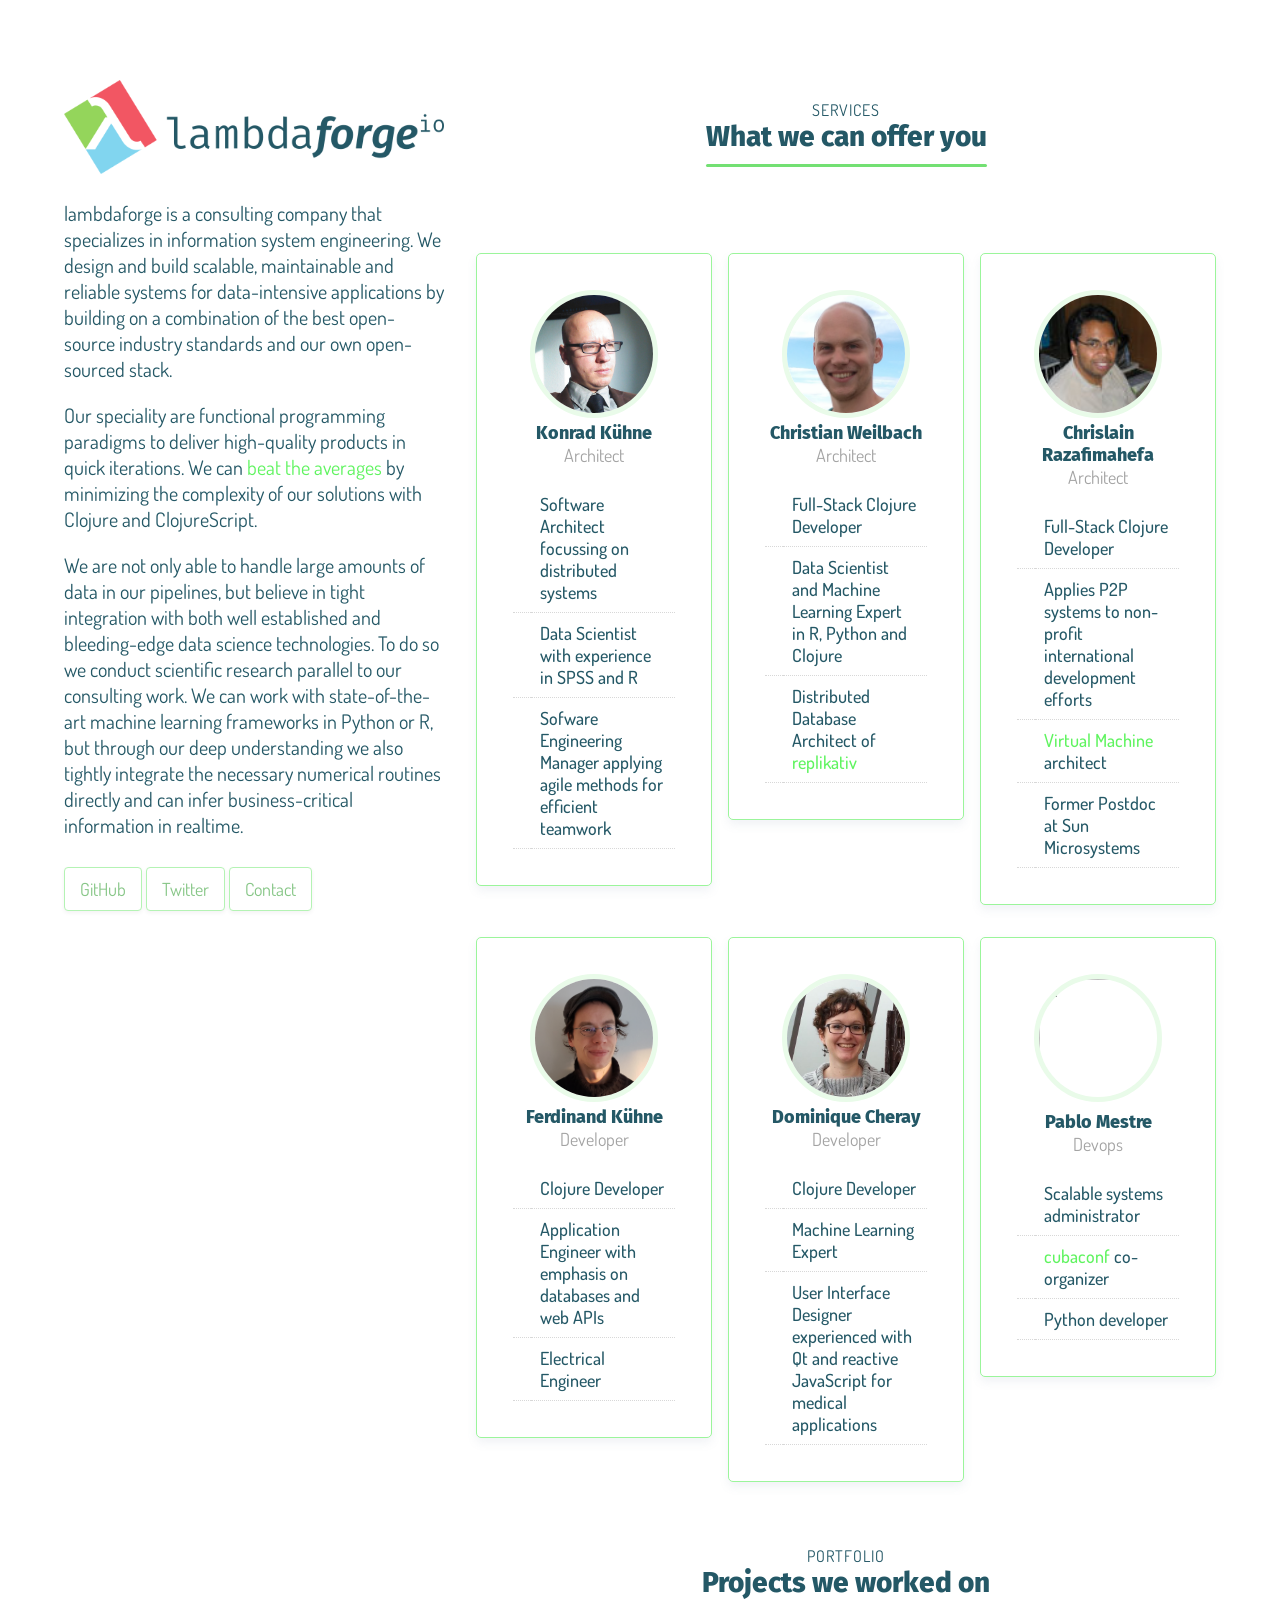
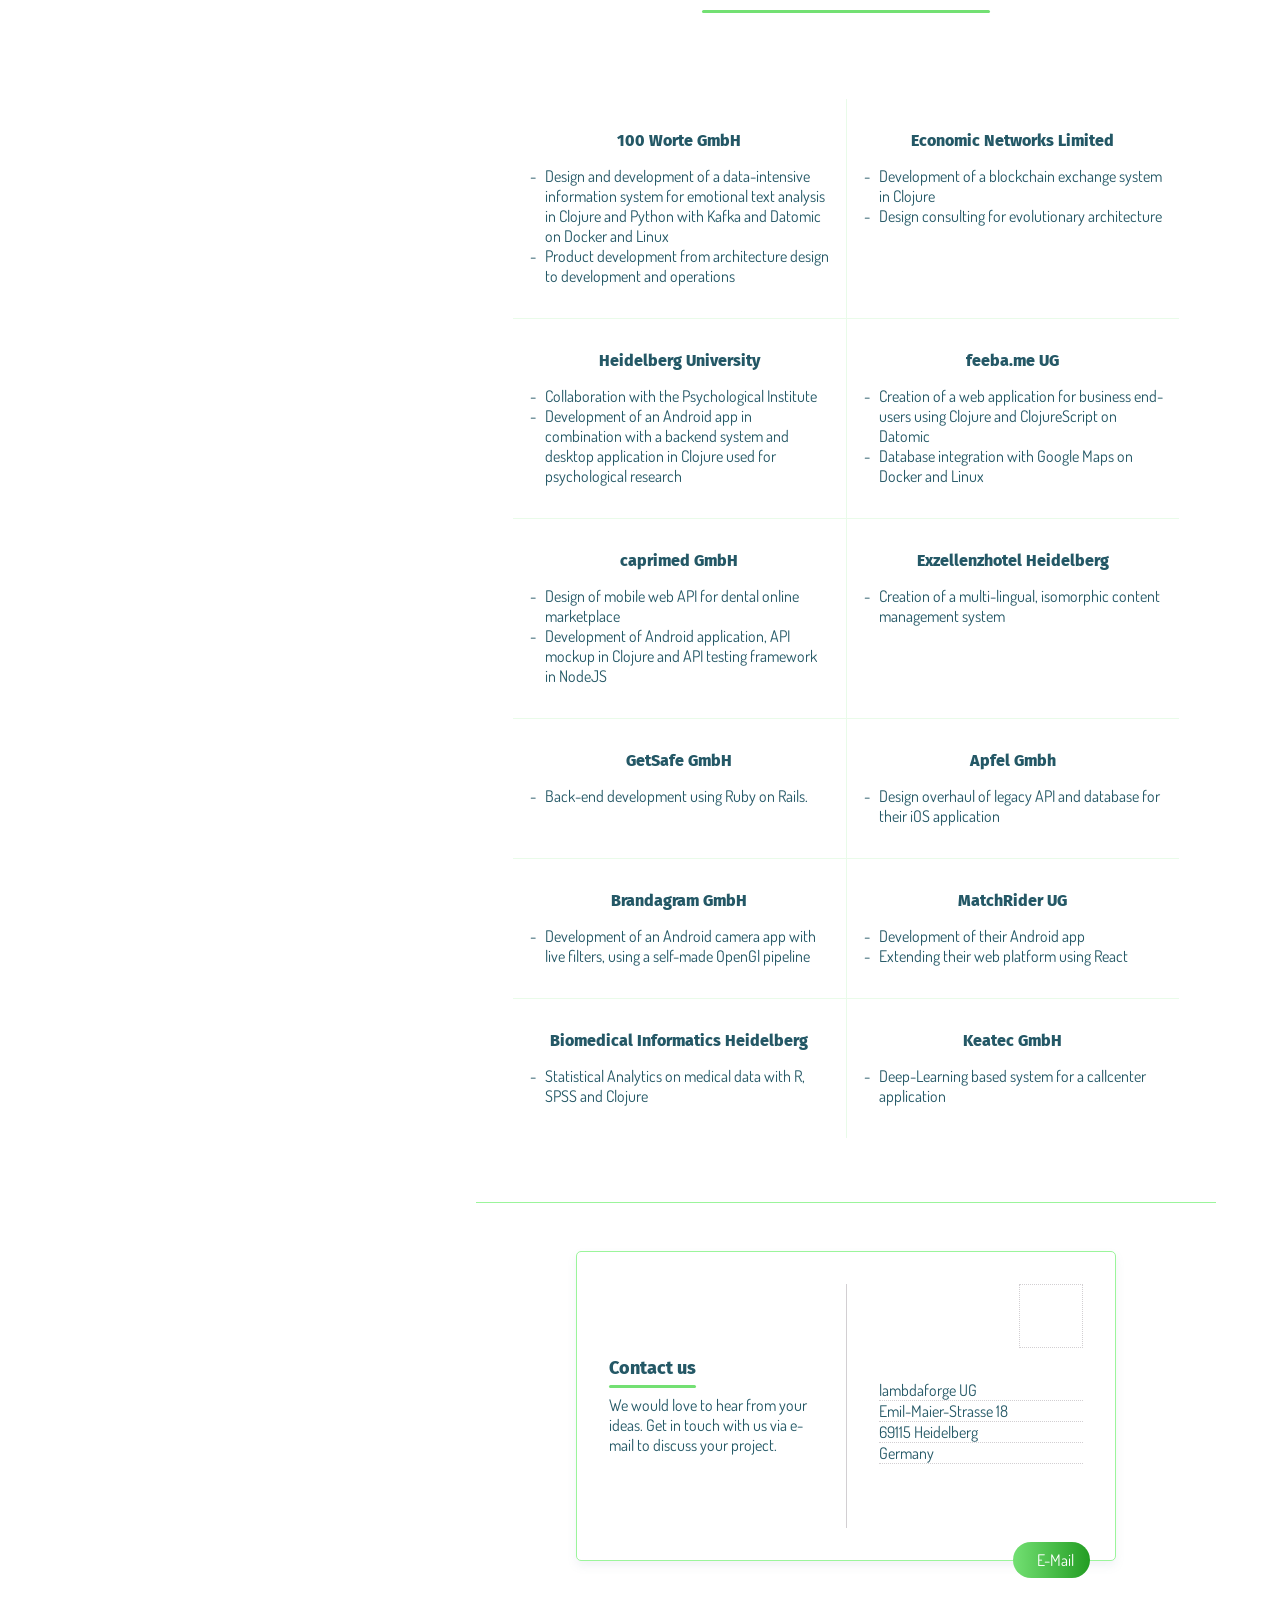
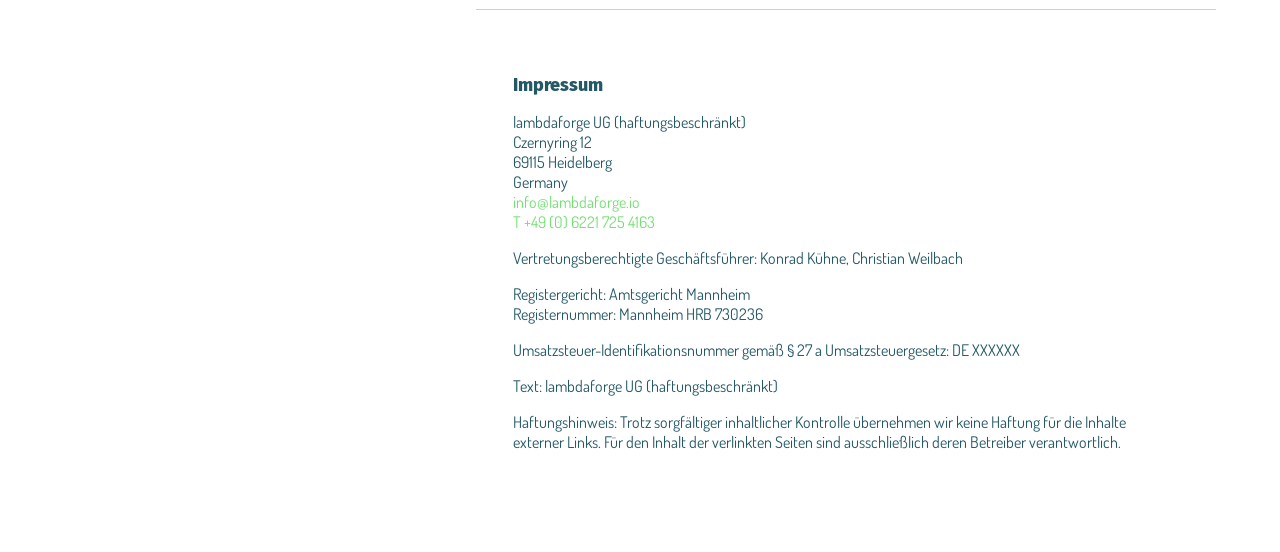
==== index.html @ 9b4bd12d "Fix pablo image ref." ====
<!DOCTYPE html>
<html lang="en">
<head>
    <meta charset="utf-8">

    <meta name="viewport" content="initial-scale=1.0, user-scalable=no" />
    <meta name="viewport" content="user-scalable=no, initial-scale=1, maximum-scale=1, minimum-scale=1, width=device-width, height=device-height, target-densitydpi=device-dpi" />

	<meta name="description" content="A consulting company that specializes in information system engineering. We design and build scalable, maintainable and reliable systems for data-intensive applications by building on a combination of the best open-source industry standards and our own open-sourced stack." />

    <link rel="stylesheet" type="text/css" href="css/style.css">
    <link rel="stylesheet" type="text/css" href="css/ionicons.min.css">


    <title>lambdaforge consulting</title>
</head>

<body>
    <div class="container -large _center row main-row">
        <div class="col">
            <aside class="sidebar">
                <h1><img src="images/logo.png" alt="λ-forge"/></h1>

                <p>lambdaforge is a consulting company that specializes in
                information system engineering. We design and build scalable,
                maintainable and reliable systems for data-intensive
                applications by building on a combination of the best
                open-source industry standards and our own open-sourced stack.</p>

                <p>Our speciality are functional programming paradigms to
                deliver high-quality products in quick iterations. We can <a href="http://www.paulgraham.com/avg.html">beat the averages</a> by
                minimizing the complexity of our solutions with Clojure and
                ClojureScript. </p>

                <p>We are not only able to handle large amounts of data in our
                pipelines, but believe in tight integration with both well
                established and bleeding-edge data science technologies. To do
                so we conduct scientific research parallel to our consulting
                work. We can work with state-of-the-art machine learning
                frameworks in Python or R, but through our deep understanding we
                also tightly integrate the necessary numerical routines directly
                and can infer business-critical information in realtime.</p>

                <!-- <nav>
                    <ul class="nav-list">
                        <li>Services</li>
                        <li>Portfolio</li>
                        <li>Contact</li>
                    </ul>
                </nav> -->

                <p>
                    <a class="card-item" href="https://github.com/lambdaforge"><i class="ion-social-github"></i> GitHub</a>
                    <a class="card-item" href="https://twitter.com/lambdaforge"><i class="ion-social-twitter"></i> Twitter</a>
                    <a class="card-item" href="mailto:info@lambdaforge.io"><i class="ion-paper-airplane"></i> Contact</a>
                </p>

                <!-- <p>
                    <strong>Address:<br></strong>
                    <address>
                        Heidelberg<br>
                        Germany
                    </address>
                </p> -->
            </aside>
        </div>

        <article class="col -flex-2">
            <section class="services-section">
                <header id="Services" class="section-header">
                    <p>Services</p>

                    <h2>What we can offer you</h2>
                </header>

                <div class="row">
                    <div class="col">
                        <div class="card">
                            <header class="card-header">
                                <a href="http://konradkuehne.com/"><img class="avatar" src="images/team/kkuehne.jpg" height="128" width="128"></a>

                                <h3 class="name">Konrad Kühne</h3>
                                <p>Architect</p>
                            </header>

                            <article>
                                <table>
                                    <tr>
                                        <td><i class="ion-checkmark"></i></td>
                                        <td>Software Architect focussing on distributed systems</td>
                                    </tr>

                                    <tr>
                                        <td><i class="ion-checkmark"></i></td>
                                        <td>Data Scientist with experience in SPSS and R</td>
                                    </tr>

                                    <tr>
                                        <td><i class="ion-checkmark"></i></td>
                                        <td>Sofware Engineering Manager applying agile methods for efficient teamwork</td>
                                    </tr>

                                </table>
                            </article>
                        </div>
                    </div>

                    <div class="col">
                        <div class="card">
                            <header class="card-header">
                                <a href="http://whilo.github.io/"><img class="avatar" src="images/team/chr-wei.jpg" height="128" width="128"></a>

                                <h3 class="name">Christian Weilbach</h3>
                                <p>Architect</p>
                            </header>

                            <article>
                                <table>
                                    <tr>
                                        <td><i class="ion-checkmark"></i></td>
                                        <td>Full-Stack Clojure Developer</td>
                                    </tr>

                                    <tr>
                                        <td><i class="ion-checkmark"></i></td>
                                        <td>Data Scientist and Machine Learning
                                        Expert in R, Python and Clojure
                                        </td>
                                    </tr>

                                    <tr>
                                        <td><i class="ion-checkmark"></i></td>
                                        <td>Distributed Database Architect of <a href="http://replikativ.io">replikativ</a></td>
                                    </tr>
                                </table>
                            </article>
                        </div>
                    </div>

                    <div class="col">
                        <div class="card">
                            <header class="card-header">
                                <img class="avatar" src="images/team/chrislain.jpg" height="128" width="128">

                                <h3 class="name">Chrislain Razafimahefa</h3>
                                <p>Architect</p>
                            </header>

                            <article>
                                <table>
                                    <tr>
                                        <td><i class="ion-checkmark"></i></td>
                                        <td>Full-Stack Clojure Developer</td>
                                    </tr>

									<tr>
                                        <td><i class="ion-checkmark"></i></td>
										<td>Applies P2P systems to non-profit
										international development efforts</td>
									</tr>

                                    <tr>
                                        <td><i class="ion-checkmark"></i></td>
                                        <td><a href="https://link.springer.com/chapter/10.1007/3-540-47993-7_13?no-access=true">Virtual Machine</a> architect</td>
                                    </tr>

                                    <tr>
                                        <td><i class="ion-checkmark"></i></td>
                                        <td>Former Postdoc at Sun Microsystems</td>
                                    </tr>
                                </table>
                            </article>
                        </div>
                    </div>
                </div>



                <div class="row">

                    <div class="col">
                        <div class="card">
                            <header class="card-header">
                                <img class="avatar" src="images/team/fkuehne.jpg" height="128" width="128">

                                <h3 class="name">Ferdinand Kühne</h3>
                                <p>Developer</p>
                            </header>

                            <article>
                                <table>
                                    <tr>
                                        <td><i class="ion-checkmark"></i></td>
                                        <td>Clojure Developer</td>
                                    </tr>

                                    <tr>
                                        <td><i class="ion-checkmark"></i></td>
                                        <td>Application Engineer with emphasis on databases and web APIs</td>
                                    </tr>

                                    <tr>
                                        <td><i class="ion-checkmark"></i></td>
                                        <td>Electrical Engineer</td>
                                    </tr>

                                </table>
                            </article>
                        </div>
                    </div>

                    <div class="col">
                        <div class="card">
                            <header class="card-header">
                                <img class="avatar" src="images/team/dcheray.jpg" height="128" width="128">

                                <h3 class="name">Dominique Cheray</h3>
                                <p>Developer</p>
                            </header>

                            <article>
                                <table>
                                    <tr>
                                        <td><i class="ion-checkmark"></i></td>
                                        <td>Clojure Developer</td>
                                    </tr>

                                    <tr>
                                        <td><i class="ion-checkmark"></i></td>
                                        <td>Machine Learning Expert</td>
                                    </tr>

                                    <tr>
                                        <td><i class="ion-checkmark"></i></td>
                                        <td>User Interface Designer experienced with Qt and reactive JavaScript for medical applications</td>
                                    </tr>

                                </table>
                            </article>
                        </div>
                    </div>


                    <div class="col">
                        <div class="card">
                            <header class="card-header">
                                <img class="avatar" src="images/team/pablo.jpg" height="128" width="128">

                                <h3 class="name">Pablo Mestre</h3>
                                <p>Devops</p>
                            </header>

                            <article>
                                <table>
                                    <tr>
                                        <td><i class="ion-checkmark"></i></td>
                                        <td>Scalable systems administrator</td>
                                    </tr>

                                    <tr>
                                        <td><i class="ion-checkmark"></i></td>
                                        <td><a href="http://www.cubaconf.org/">cubaconf</a> co-organizer</td>
                                    </tr>

                                    <tr>
                                        <td><i class="ion-checkmark"></i></td>
                                        <td>Python developer</td>
                                    </tr>
                                </table>
                            </article>
                        </div>
                    </div>

                </div>

                <!-- <div class="row">
                    <div class="col">
                        <h3><i class="ion-gear-a"></i>Feature 1</h3>

                        <p>Blablabla</p>
                    </div>

                    <div class="col">
                        <h3><i class="ion-gear-a"></i>Feature 1</h3>

                        <p>Blablabla</p>
                    </div>
                </div>

                <div class="table">
                    <span class="table-col">Interested in working with us? Contact us for this and that, etc. ... more text</span>
                    <span class="table-col"><a class="button" href="#">Contact</a></span>
                </div> -->
            </section>


            <section class="customers-section">
                <div class="container -large _center">
                    <header id="Portfolio" class="section-header">
                        <p>Portfolio</p>

                        <h2>Projects we worked on</h2>
                    </header>

                    <table class="customers-table">
                        <tr>
                            <td>
                                <h4>100 Worte GmbH</h4>

                                <ul>
                                    <li>Design and development of a data-intensive information system for emotional text analysis in Clojure and Python with Kafka and Datomic on Docker and Linux</li>
                                    <li>Product development from architecture design to development and operations</li>
                                </ul>
                            </td>

                            <td>
                                <h4>Economic Networks Limited</h4>

                                <ul>
                                    <li>Development of a blockchain exchange system in Clojure</li>
                                    <li>Design consulting for evolutionary architecture</li>
                                </ul>
                            </td>

                        </tr>

                        <tr>
                            <td>
                                <h4>Heidelberg University</h4>

                                <ul>
                                    <li>Collaboration with the Psychological Institute</li>
                                    <li>Development of an Android app in combination with a backend system and desktop application in Clojure used for psychological research</li>
                                </ul>
                            </td>
                            <td>
                                <h4>feeba.me UG</h4>

                                <ul>
                                    <li>Creation of a web application for business end-users using Clojure and ClojureScript on Datomic</li>
                                    <li>Database integration with Google Maps on Docker and Linux</li>

                                </ul>
                            </td>

                        </tr>

                        <tr>
                            <td>
                                <h4>caprimed GmbH</h4>

                                <ul>
                                    <li>Design of mobile web API for dental online marketplace</li>
                                    <li>Development of Android application, API mockup in Clojure and API testing framework in NodeJS</li>
                                </ul>
                            </td>

                            <td>
                                <h4>Exzellenzhotel Heidelberg</h4>

                                <ul>
                                    <li>Creation of a multi-lingual, isomorphic content management system</li>
                                </ul>
                            </td>
                        </tr>

                        <tr>
                            <td>
                                <h4>GetSafe GmbH</h4>

                                <ul>
                                    <li>Back-end development using Ruby on Rails.</li>
                                </ul>
                            </td>

                            <td>
                                <h4>Apfel Gmbh</h4>

                                <ul>
                                    <li>Design overhaul of legacy API and database for their iOS application</li>
                                </ul>
                            </td>
                        </tr>
                        <tr>
                            <td>
                                <h4>Brandagram GmbH</h4>

                                <ul>
                                    <li>Development of an Android camera app with live filters, using a self-made OpenGl pipeline</li>
                                </ul>
                            </td>


                            <td>
                                <h4>MatchRider UG</h4>

                                <ul>
                                    <li>Development of their Android app</li>
                                    <li>Extending their web platform using React</li>
                                </ul>
                            </td>
                        </tr>
                        <tr>
                            <td>
                                <h4>Biomedical Informatics Heidelberg</h4>
                                <ul>
                                    <li>Statistical Analytics on medical data with R, SPSS and Clojure</li>
                                </ul>
                            </td>

                            <td>
                                <h4>Keatec GmbH</h4>
                                <ul>
                                    <li>Deep-Learning based system for a callcenter application</li>
                                </ul>
                            </td>

                        </tr>
                    </table>

                    <!-- <div class="customer-list row">
                        <div class="col">
                            <div class="customer-card">
                                <header>
                                </header>


                            </div>

                            <div class="customer-card">
                                <header>

                                </header>
                            </div>

                            <div class="customer-card">
                                <header>

                                </header>
                            </div>
                        </div>

                        <div class="col">
                            <div class="customer-card">
                                <header>

                                </header>
                            </div>

                            <div class="customer-card">
                                <header>

                                </header>
                            </div>
                        </div>

                        <div class="col">
                            <div class="customer-card">
                                <header>

                                </header>
                            </div>

                            <div class="customer-card">
                                <header>

                                </header>
                            </div>
                        </div>
                    </div> -->
                </div>
            </section>

            <section id="Contact" class="contact-section">
                <div class="container _center postcard">
                    <div class="table -fixed">
                        <div class="table-col">
                            <h3 class="postcard-heading">Contact us</h3>

                            <p>We would love to hear from your ideas. Get in touch with us via e-mail to discuss your project.</p>
                        </div>

                        <div class="table-col">
                            <div class="stamp"></div>

                            <p>lambdaforge UG</p>
                            <p>Emil-Maier-Strasse 18</p>
                            <p>69115 Heidelberg</p>
                            <p>Germany</p>
                        </div>
                    </div>

                    <a class="button contact-button" href="mailto:info@lambdaforge.io"><i class="ion-paper-airplane"></i> E-Mail</a>
                </div>
            </section>
            <section>
              <div class="container -large _center">
                <h3>Impressum</h3>
                <p>lambdaforge UG (haftungsbeschränkt)
                  <br/>
                  Czernyring 12
                  <br/>
                  69115 Heidelberg
                  <br/>
                  Germany
                  <br/>
                  <a class="impressum-link" href="mailto:info@lambdaforge.io">info@lambdaforge.io</a>
                  <br/>
                  <a class="impressum-link" href="tel:004962217254163">T +49 (0) 6221 725 4163</a>
                </p>
                <p>Vertretungsberechtigte Geschäftsführer: Konrad Kühne, Christian Weilbach</p>
                <p>Registergericht: Amtsgericht Mannheim
                  <br/>
                  Registernummer: Mannheim HRB 730236
                </p>
                <p>Umsatzsteuer-Identifikationsnummer gemäß § 27 a Umsatzsteuergesetz: DE XXXXXX</p>
                <p>Text: lambdaforge UG (haftungsbeschränkt)</p>
                <p>
                  Haftungshinweis: Trotz sorgfältiger inhaltlicher Kontrolle übernehmen wir keine Haftung für die Inhalte externer Links. Für den Inhalt der verlinkten Seiten sind ausschließlich deren Betreiber verantwortlich.
                  </p>
              </div>
            </section>
        </article>
    </div>
</body>
</html>
---- css/style.css ----
@import url('https://fonts.googleapis.com/css?family=Fira+Sans');
@import url('https://fonts.googleapis.com/css?family=Dosis');



._center {
  margin-left: auto;
  margin-right: auto; }

._text-center {
  text-align: center; }

._text-right {
  text-align: right; }

html {
  box-sizing: border-box; }

*, *::before, *::after {
  box-sizing: inherit; }

* {
  padding: 0;
  margin: 0; }

img, svg {
  max-width: 100%; }

@media (min-width: 800px) {
  .row {
    display: flex;
    flex-wrap: nowrap; }
    .row > .col {
      flex: 1; }
    .row > .col.-flex-2 {
      flex: 2; }
    .row .col + .col {
      margin-top: 0;
      margin-left: 2em; }
    .row.-no-gutter .col + .col {
      margin-left: 0; } }
.col + .col {
  margin-top: 2em; }

.table {
  display: table;
  width: 100%; }
  .table.-fixed {
    table-layout: fixed; }

.table-col {
  display: table-cell;
  vertical-align: middle; }

@-ms-viewport {
  width: device-width; }
body {
  -ms-overflow-style: scrollbar; }

html, body {
  min-width: 320px; }

body {
  color: #245866;
  background-color: #fff;
  background-repeat: no-repeat;
  background-position: center 150px;
  background-size: cover;
  background-attachment: fixed; }

html {
  font-size: 62.5%; }

body {
  font-size: 1.6rem;
  font-family: 'Dosis', sans-serif;
  font-weight: 400; }

h1, h2, h3, h4, h5, h6 {
  font-family: 'Fira Sans', sans-serif;
  font-weight: 800; }

h1 {
  font-size: 2.2rem;
  color: #87c687;
  color: #73e073; }

h2 {
  font-size: 2.8rem; }

h3 {
  font-size: 1.8rem; }

h4 {
  font-size: 1.6rem; }

h6 {
  text-transform: uppercase;
  font-size: 1.2rem;
  letter-spacing: 0.15em; }

a {
  color: #5ff45f;
  transition: color .2s ease-in-out; }
  a:hover {
    color: #73e073; }

ul, ol {
  margin-left: 2em; }

h1 + *, h2 + *, h3 + *, h4 + *, h5 + *, h6 + *,
p + p,
li ~ li {
  margin-top: 1em; }

a {
  text-decoration: none; }

.button i, button i,
h1 i, h2 i, h3 i, h4 i, h5 i, h6 i {
  margin-right: .5em; }

.container {
  max-width: 540px;
  width: 90%; }
  .container.-small {
    max-width: 360px; }
  .container.-large {
    max-width: 1280px; }

section + section {
  margin-top: 4em; }

.main-row {
  margin-top: 100px;
  margin-bottom: 100px; }
  .main-row .sidebar {
    font-size: 2rem; }
    @media (min-width: 1280px) {
      .main-row .sidebar {
		margin-top: -20px;
        width: 380px; } }

.section-header {
  text-align: center;
  margin-bottom: 100px; }
  .section-header > p {
    text-transform: uppercase;
    letter-spacing: 1px;
    font-size: 1.6rem; }
  .section-header h2 {
    display: inline-block;
    position: relative; }
    .section-header h2:after {
      position: absolute;
      left: 0;
      right: 0;
      bottom: -.5em;
      width: 100%;
      content: "";
      background: #73e073;
      height: 3px;
      border-radius: 25px; }

.services-section .container + .container {
  margin-top: 100px; }
.services-section .row {
  display: block; }
.services-section .col + .col {
  margin-left: 0;
  margin-top: 2em; }
.services-section .row + .row {
  margin-top: 2em; }
.services-section .row + .table {
  margin-top: 2em; }
@media (min-width: 1100px) {
  .services-section .row {
    display: flex; }
  .services-section .col + .col {
    margin-left: 1em;
    margin-top: 0; } }

.contact-section {
  padding: 3em 0;
  border-top: 1px solid #9bf59b;
  border-bottom: 1px solid #9bf59b; }

ul.nav-list {
  margin-top: 2em;
  margin-bottom: 2em;
  margin-left: 1em;
  margin-right: 1em;
  list-style: none; }

.card {
  background-color: #fff;
  border-radius: 5px;
  padding: 2em;
  box-shadow: 0px 5px 10px rgba(122, 133, 166, 0.1);
  border: 1px solid #9bf59b;
  font-size: 1.8rem;
  position: relative; }
  .card > .card-header {
    margin-bottom: 1em;
    color: #245866; /* #4A4A4A; */
    text-align: center; }
    .card > .card-header img.avatar {
      width: 128px;
      height: 128px;
      border-radius: 50%;
      border: 5px solid #e9fbe9; }
    .card > .card-header i.avatar {
      font-size: 128px;
      line-height: 1; }
    .card > .card-header p {
      margin-top: 0;
      color: #A4A4A4; }
  .card table {
    border-collapse: collapse;
    width: 100%; }
  .card tr {
    padding: .5em 1em;
    color: #245866; /* #4A4A4A; */ }
  .card td {
    border-bottom: 1px dotted #D8D8D8;
    vertical-align: top;
    padding: .5em .5em; }
    .card td:first-of-type {
      color: #73e073;
      text-align: center; }
    .card td:nth-of-type(2) {
      font-weight: 500; }

.postcard {
  background-color: #fff;
  border-radius: 5px;
  padding: 2em;
  border: 1px solid #e9fbe9;
  border: 1px solid #9bf59b;
  box-shadow: 0px 5px 10px rgba(122, 133, 166, 0.1);
  position: relative;
  font-size: 1.4rem; }
  @media (min-width: 640px) {
    .postcard {
      font-size: inherit; } }
  .postcard .table-col:first-of-type {
    padding-right: 2em; }
  .postcard .table-col:last-of-type {
    border-left: 1px solid #d2cfd2;
    padding-left: 2em;
    padding-bottom: 4em; }
    .postcard .table-col:last-of-type p {
      border-bottom: 1px dotted #d2cfd2; }
  .postcard p + p {
    margin-top: 0; }
  .postcard .stamp {
    width: 64px;
    height: 64px;
    margin-left: auto;
    margin-right: 0;
    border: 1px dotted #d2cfd2;
    margin-bottom: 2em; }
  .postcard .postcard-heading {
    display: inline-block;
    position: relative; }
    .postcard .postcard-heading:after {
      position: absolute;
      left: 0;
      right: 0;
      bottom: -.5em;
      width: 100%;
      content: "";
      background: #73e073;
      height: 3px;
      border-radius: 25px; }
  .postcard > .contact-button {
    position: absolute;
    right: 25px;
    bottom: 0;
    transform: translateY(50%); }

.customer-card {
  border: 1px solid #b4f3b4;
  box-shadow: 0px 2px 4px 0px rgba(0, 0, 0, 0.05);
  border-radius: 4px;
  padding: 15px;
  background-color: #fff;
  font-size: 1.6rem; }
  .customer-card > header {
    padding-bottom: 10px;
    margin-bottom: 10px;
    border-bottom: 1px solid rgba(207, 212, 230, 0.4); }
  .customer-card + .customer-card {
    margin-top: 2em; }
  .customer-card ul {
    list-style: none; }
    .customer-card ul li ~ li {
      margin-top: 0; }
    .customer-card ul li {
      position: relative; }
    .customer-card ul li:before {
      position: absolute;
      content: "-";
      left: -20px; }

.card-item {
  display: inline-block;
  margin-top: .5em;
  border: 1px solid #b4f3b4;
  box-shadow: 0px 2px 4px 0px rgba(0, 0, 0, 0.05);
  border-radius: 4px;
  padding: 10px 15px;
  font-size: 1.8rem;
  background-color: #fff; }

a.card-item {
  color: #87c687;
  transition: color .2s ease-in-out, border-color .2s ease-in-out; }
  a.card-item:hover {
    color: #73e073;
    border-color: #73e073; }

button,
.button {
  display: inline-block;
  background: #73e073;
  background: linear-gradient(to right, #73e073, #239d23);
  border-radius: 25px;
  padding: .5em 1em;
  font-size: 1.6rem;
  color: #fff; }
  button:hover,
  .button:hover {
    background: linear-gradient(to right, #73e073, #73e073);
    color: #fff; }
  button:active,
  .button:active {
    background: #239d23; }

table.customers-table {
  table-layout: fixed;
  width: 100%;
  font-size: 1.6rem;
  border-collapse: collapse;
  border-style: hidden; }
  table.customers-table td {
    display: block;
    padding: 2em 1em;
    vertical-align: top; }
  @media (min-width: 1100px) {
    table.customers-table td {
      display: table-cell;
      border: 1px solid #e9fbe9; } }
  table.customers-table td {
    border-top: 1px solid #e9fbe9; }
  table.customers-table h4 {
    text-align: center; }
  table.customers-table ul {
    list-style: none;
    margin-left: 1em; }
    table.customers-table ul li ~ li {
      margin-top: 0; }
    table.customers-table ul li {
      position: relative; }
    table.customers-table ul li:before {
      position: absolute;
      content: "-";
      left: -15px; }

    .impressum-link {
        color: #73e073;
        
    }
    .impressum-link:hover {
        color: #239d23;
        
    }
    /*# sourceMappingURL=style.css.map */



/* replacements
#73e073 #78C6FD
#239d23 #2da6fc
#87c687 #7a85a6
#b4f3b4 #CFD4E6
#e9fbe9 #dce7f7
#5ff45f #139cfc
#9bf59b #c7d9f2
*/
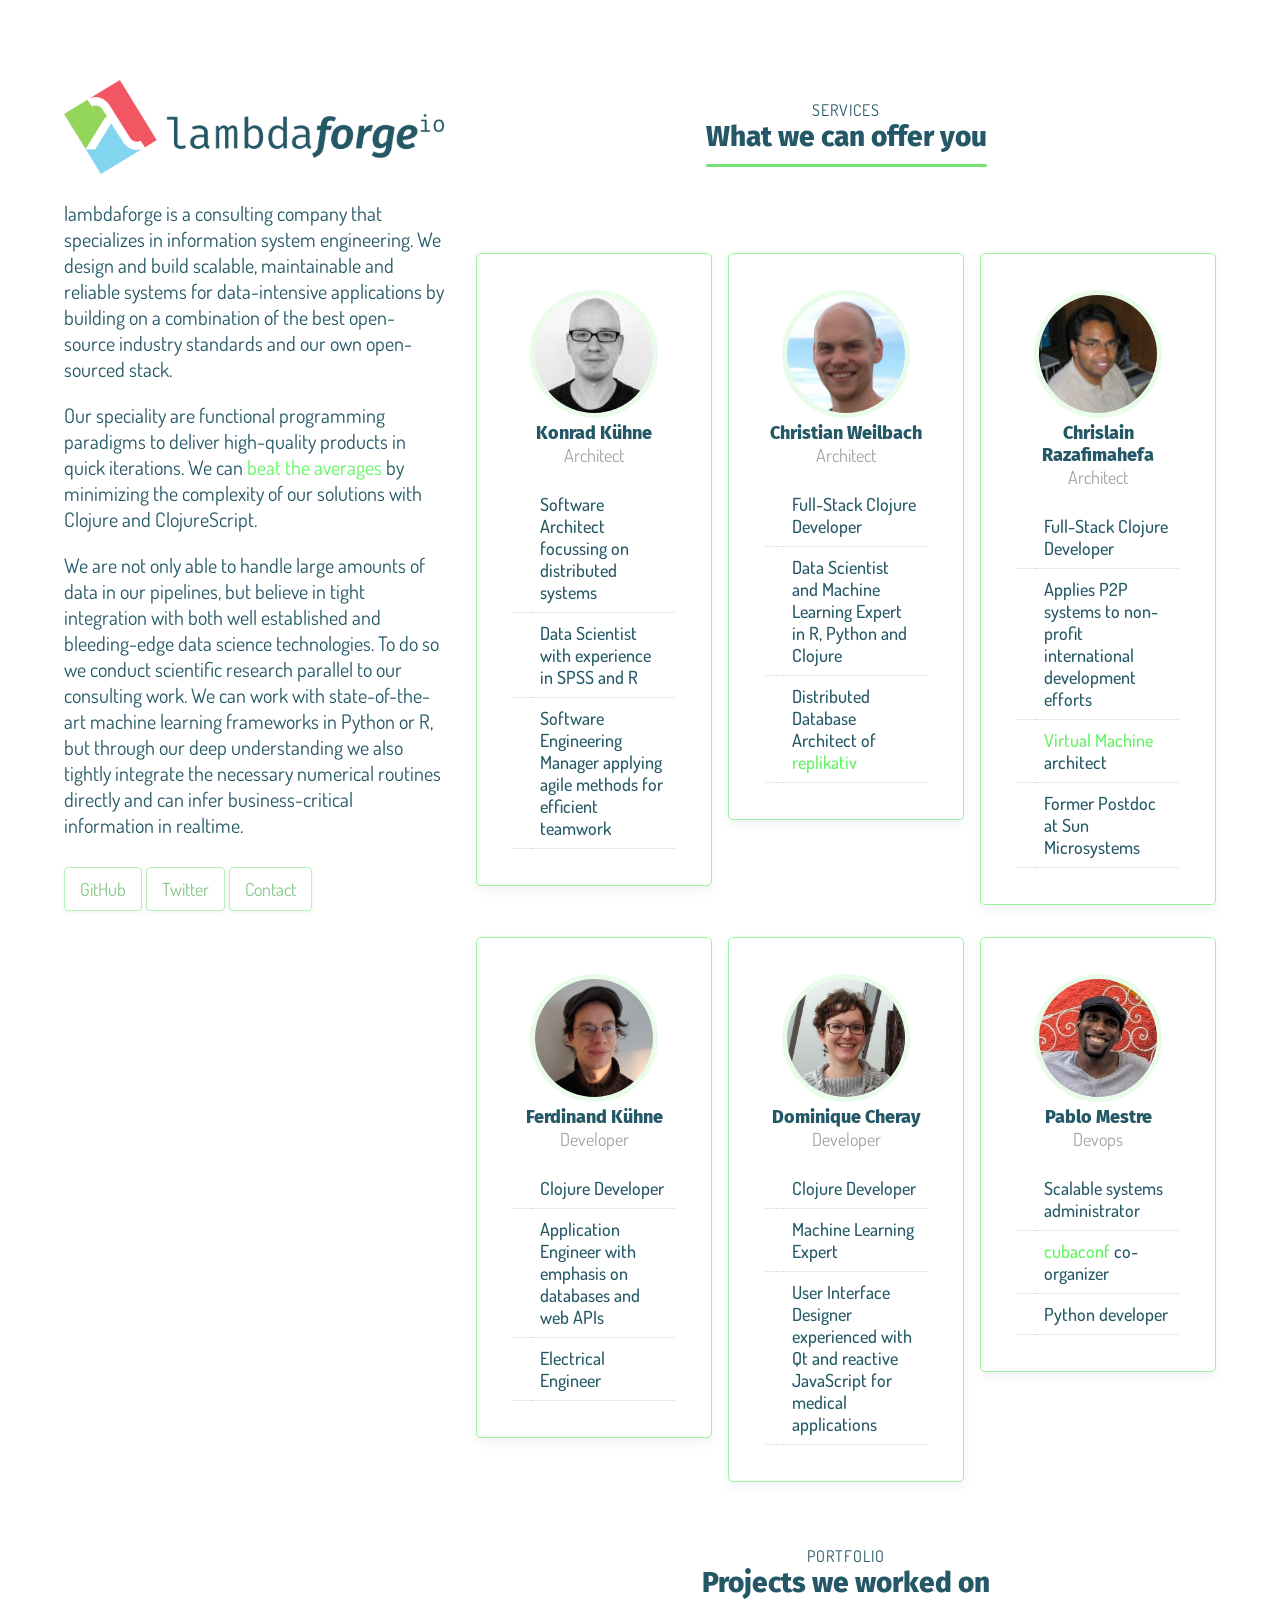
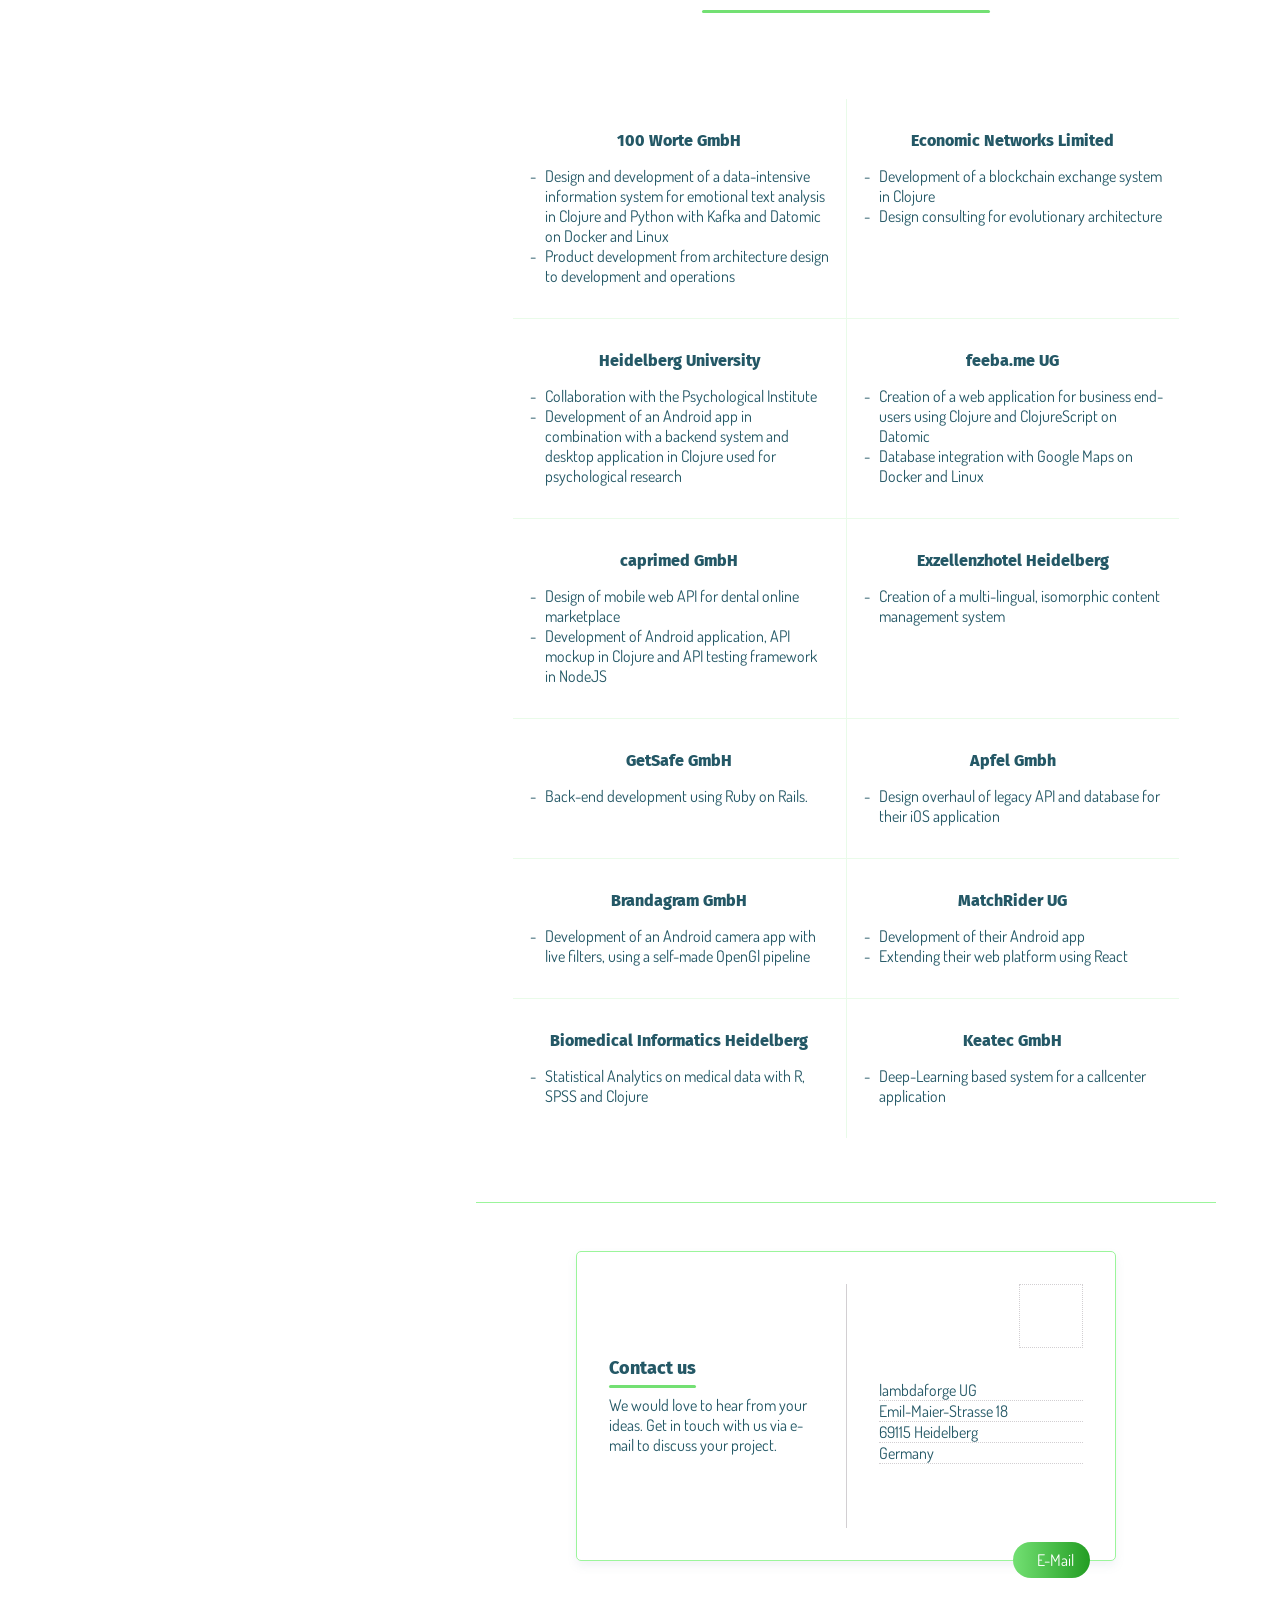
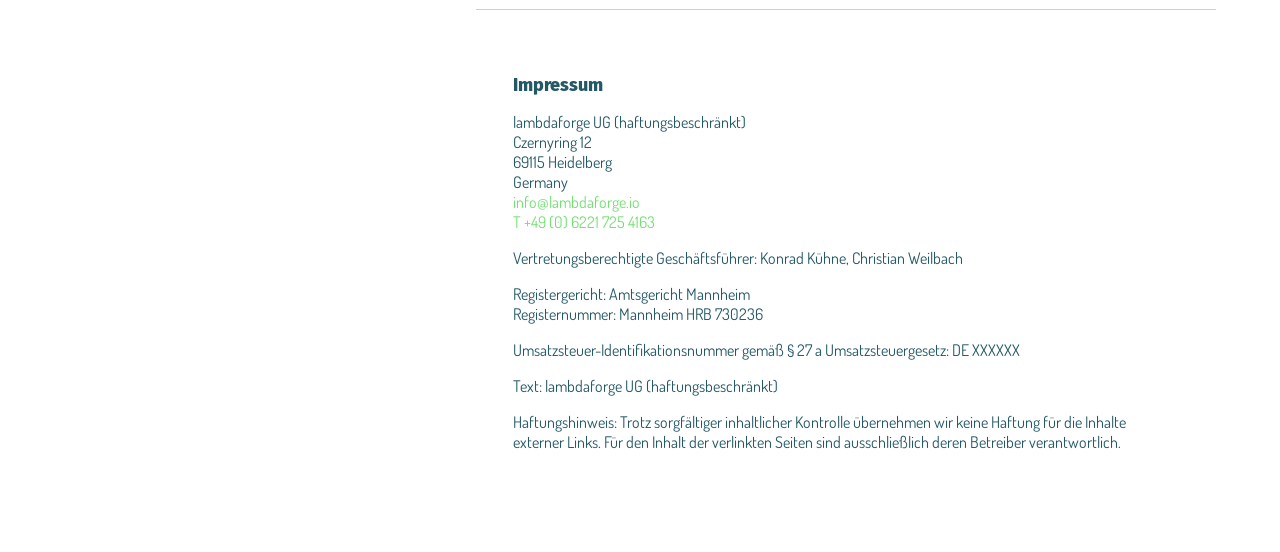
==== commit b812f860: "fix typo" ====
--- a/index.html
+++ b/index.html
@@ -97,7 +97,7 @@
 
                                     <tr>
                                         <td><i class="ion-checkmark"></i></td>
-                                        <td>Sofware Engineering Manager applying agile methods for efficient teamwork</td>
+                                        <td>Software Engineering Manager applying agile methods for efficient teamwork</td>
                                     </tr>
 
                                 </table>
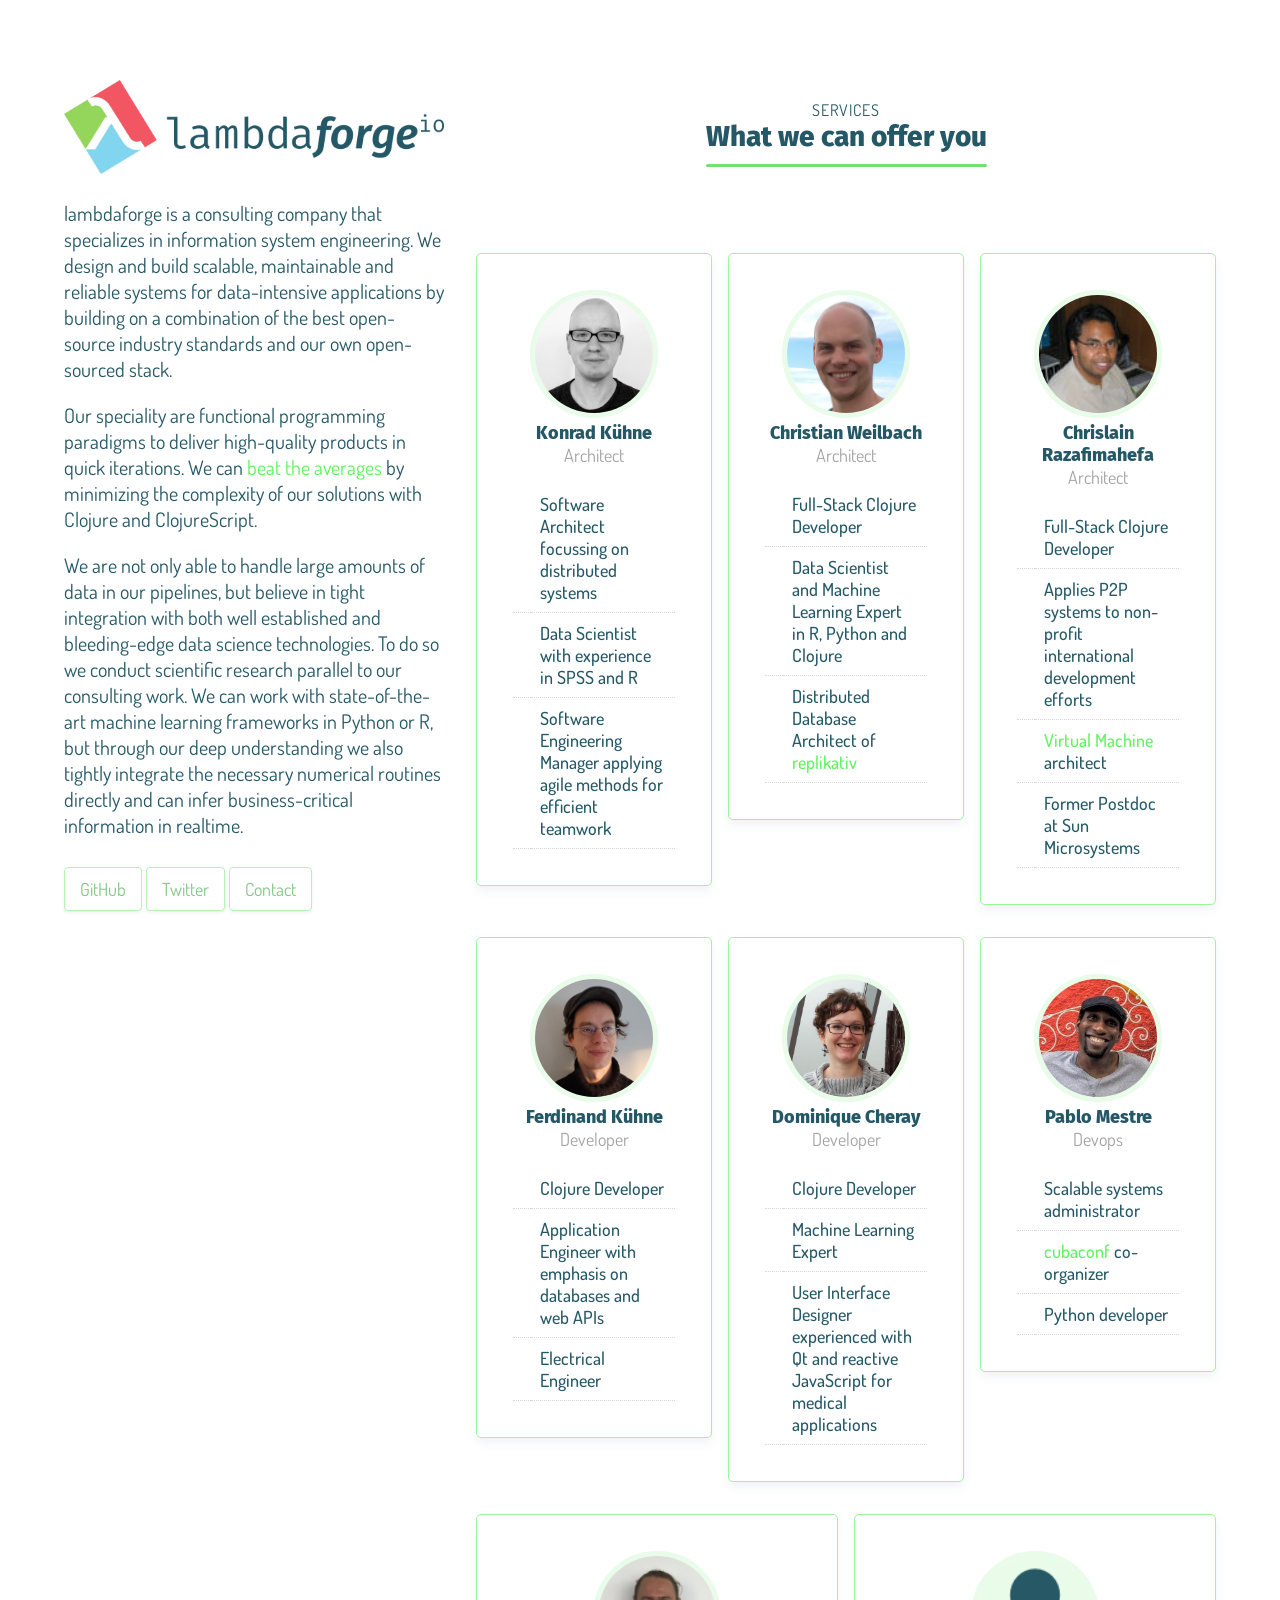
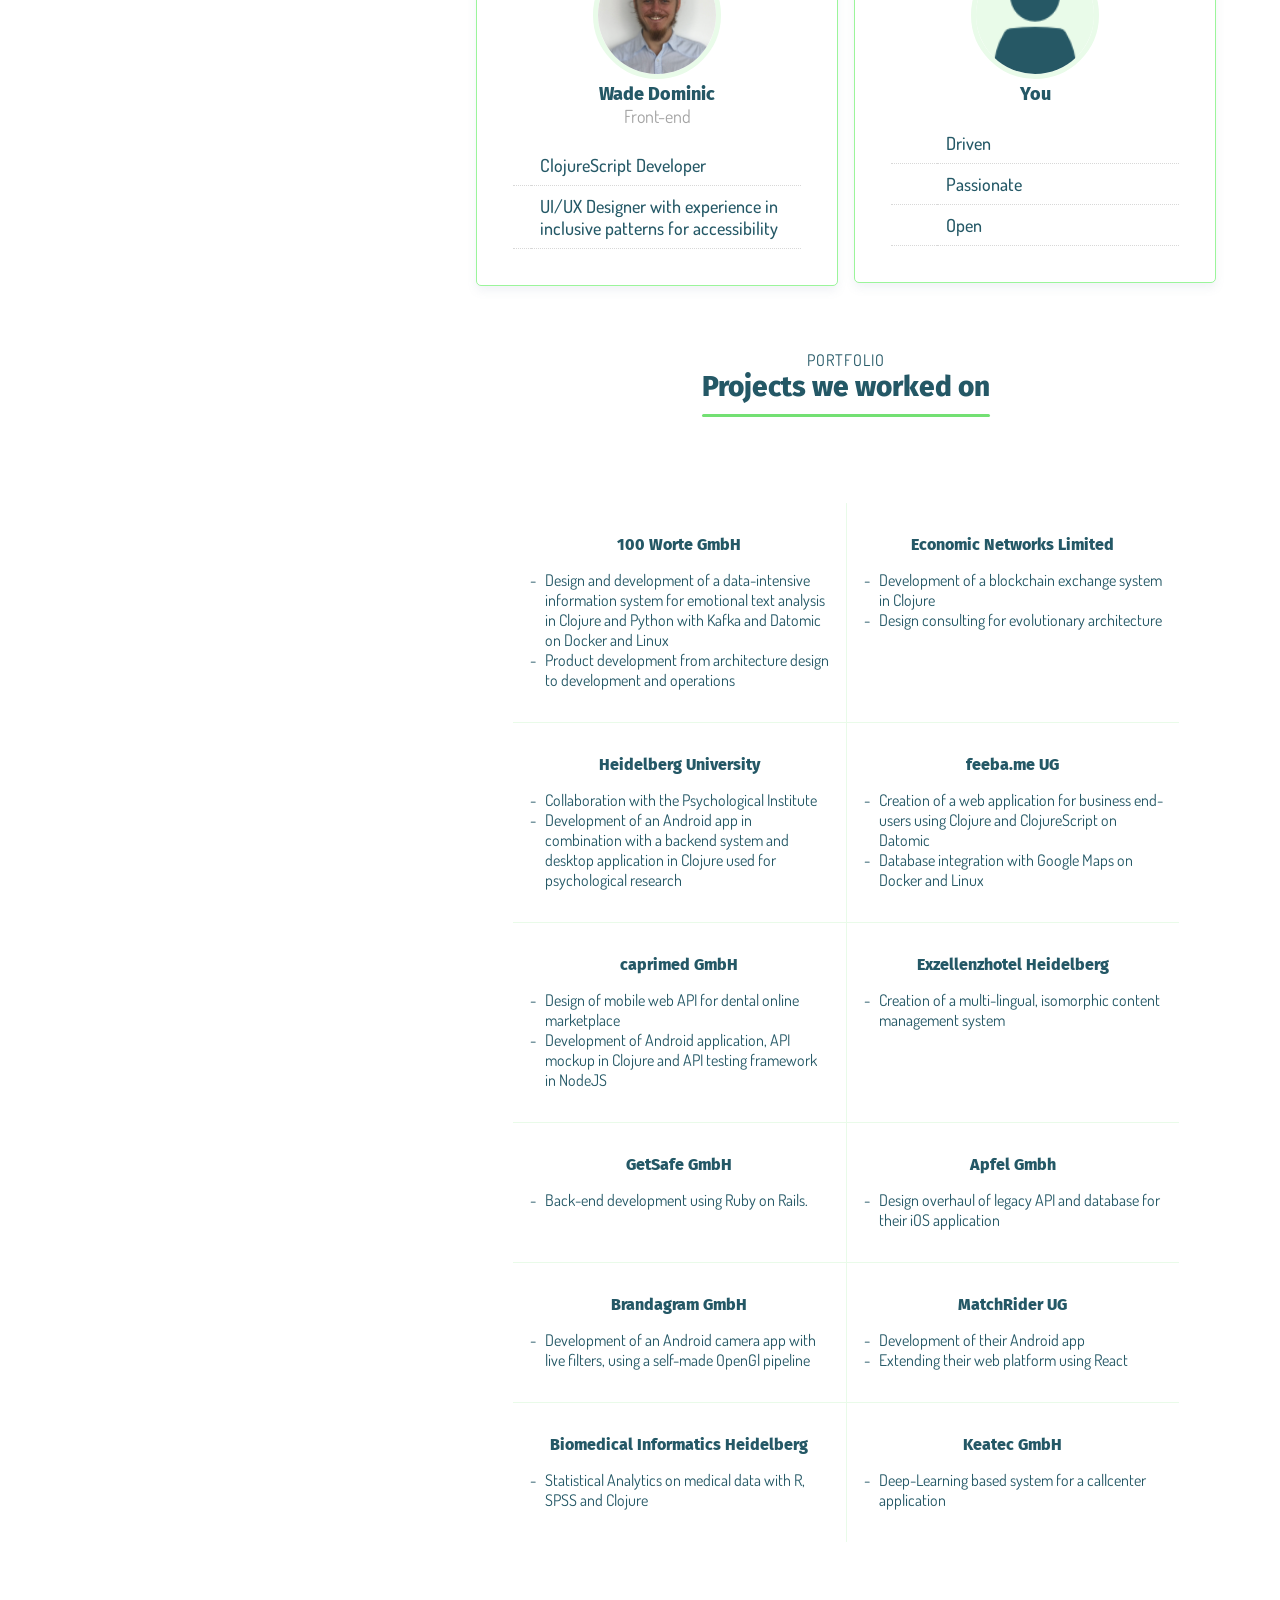
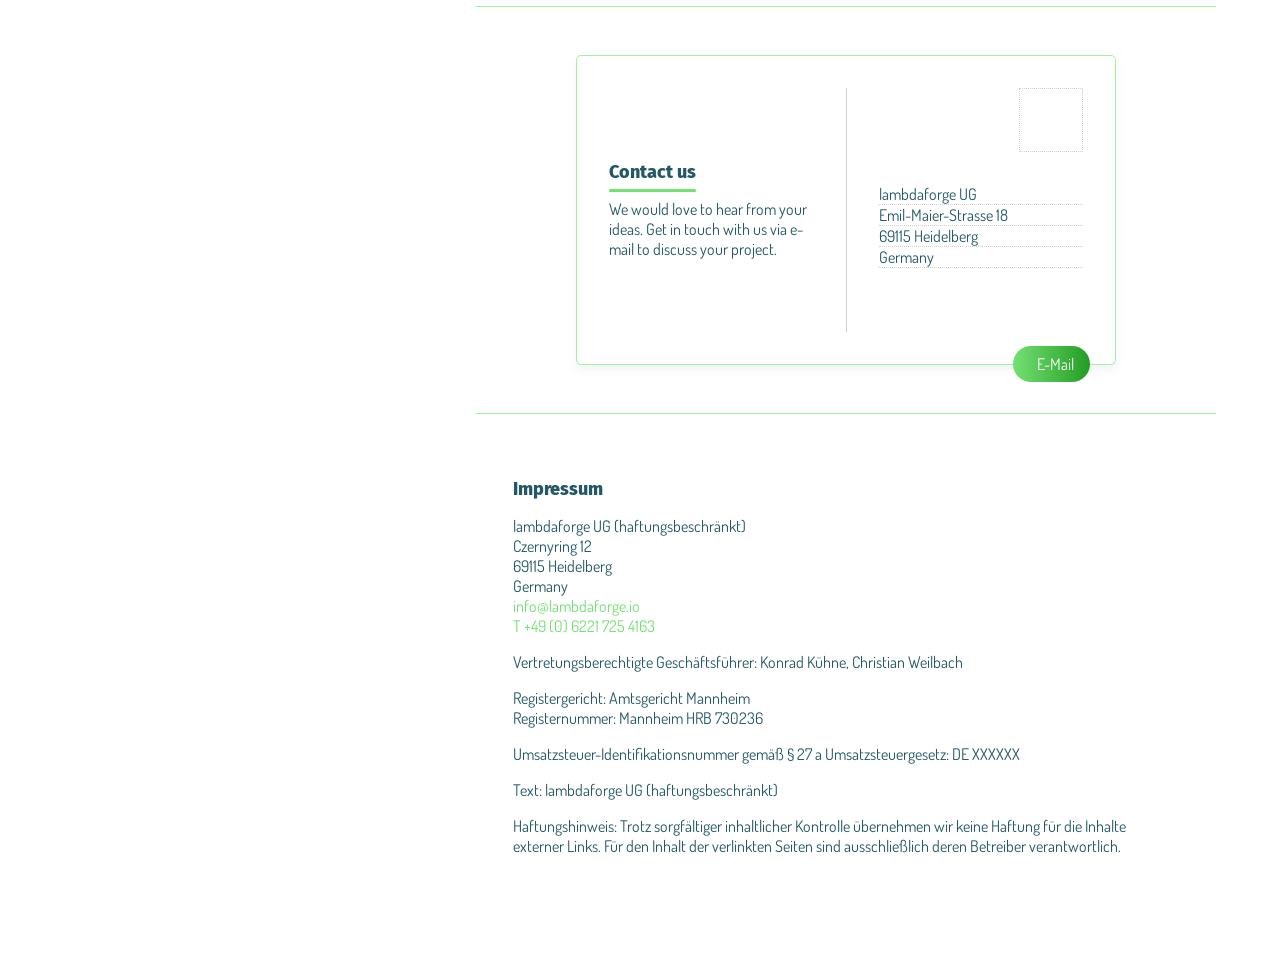
==== commit 6d1a3ee2: "Add Wade and future member placeholder to team." ====
--- a/index.html
+++ b/index.html
@@ -1,18 +1,18 @@
 <!DOCTYPE html>
 <html lang="en">
 <head>
-    <meta charset="utf-8">
-
-    <meta name="viewport" content="initial-scale=1.0, user-scalable=no" />
-    <meta name="viewport" content="user-scalable=no, initial-scale=1, maximum-scale=1, minimum-scale=1, width=device-width, height=device-height, target-densitydpi=device-dpi" />
-
+  <meta charset="utf-8">
+
+  <meta name="viewport" content="initial-scale=1.0, user-scalable=no" />
+  <meta name="viewport" content="user-scalable=no, initial-scale=1, maximum-scale=1, minimum-scale=1, width=device-width, height=device-height, target-densitydpi=device-dpi" />
 	<meta name="description" content="A consulting company that specializes in information system engineering. We design and build scalable, maintainable and reliable systems for data-intensive applications by building on a combination of the best open-source industry standards and our own open-sourced stack." />
 
-    <link rel="stylesheet" type="text/css" href="css/style.css">
-    <link rel="stylesheet" type="text/css" href="css/ionicons.min.css">
-
-
-    <title>lambdaforge consulting</title>
+  <link rel="icon" href="images/favicon.ico" type="image/png" sizes="16x16">
+  <link rel="stylesheet" type="text/css" href="css/style.css">
+  <link rel="stylesheet" type="text/css" href="css/ionicons.min.css">
+
+
+  <title>lambdaforge consulting</title>
 </head>
 
 <body>
@@ -272,6 +272,71 @@
                     </div>
 
                 </div>
+
+
+
+                <div class="row">
+
+                  <div class="col">
+                      <div class="card">
+                          <header class="card-header">
+                              <img class="avatar" src="images/team/wade.jpg" height="128" width="128">
+
+                              <h3 class="name">Wade Dominic</h3>
+                              <p>Front-end</p>
+                          </header>
+
+                          <article>
+                              <table>
+                                  <tr>
+                                      <td><i class="ion-checkmark"></i></td>
+                                      <td>ClojureScript Developer</td>
+                                  </tr>
+
+                                  <tr>
+                                      <td><i class="ion-checkmark"></i></td>
+                                      <td>UI/UX Designer with experience in inclusive patterns for accessibility</td>
+                                  </tr>
+
+                              </table>
+                          </article>
+                      </div>
+                  </div>
+
+
+                  <div class="col">
+                      <div class="card">
+                          <header class="card-header">
+                              <img class="avatar" src="images/team/person.png" height="128" width="128">
+
+
+                              <h3 class="name">You</h3>
+                              <p></p>
+                          </header>
+
+                          <article>
+                              <table>
+                                  <tr>
+                                      <td><i class="ion-checkmark"></i></td>
+                                      <td>Driven</td>
+                                  </tr>
+
+                                  <tr>
+                                      <td><i class="ion-checkmark"></i></td>
+                                      <td>Passionate</td>
+                                  </tr>
+
+                                  <tr>
+                                      <td><i class="ion-checkmark"></i></td>
+                                      <td>Open</td>
+                                  </tr>
+                              </table>
+                          </article>
+                      </div>
+                  </div>
+
+                </div>
+
 
                 <!-- <div class="row">
                     <div class="col">
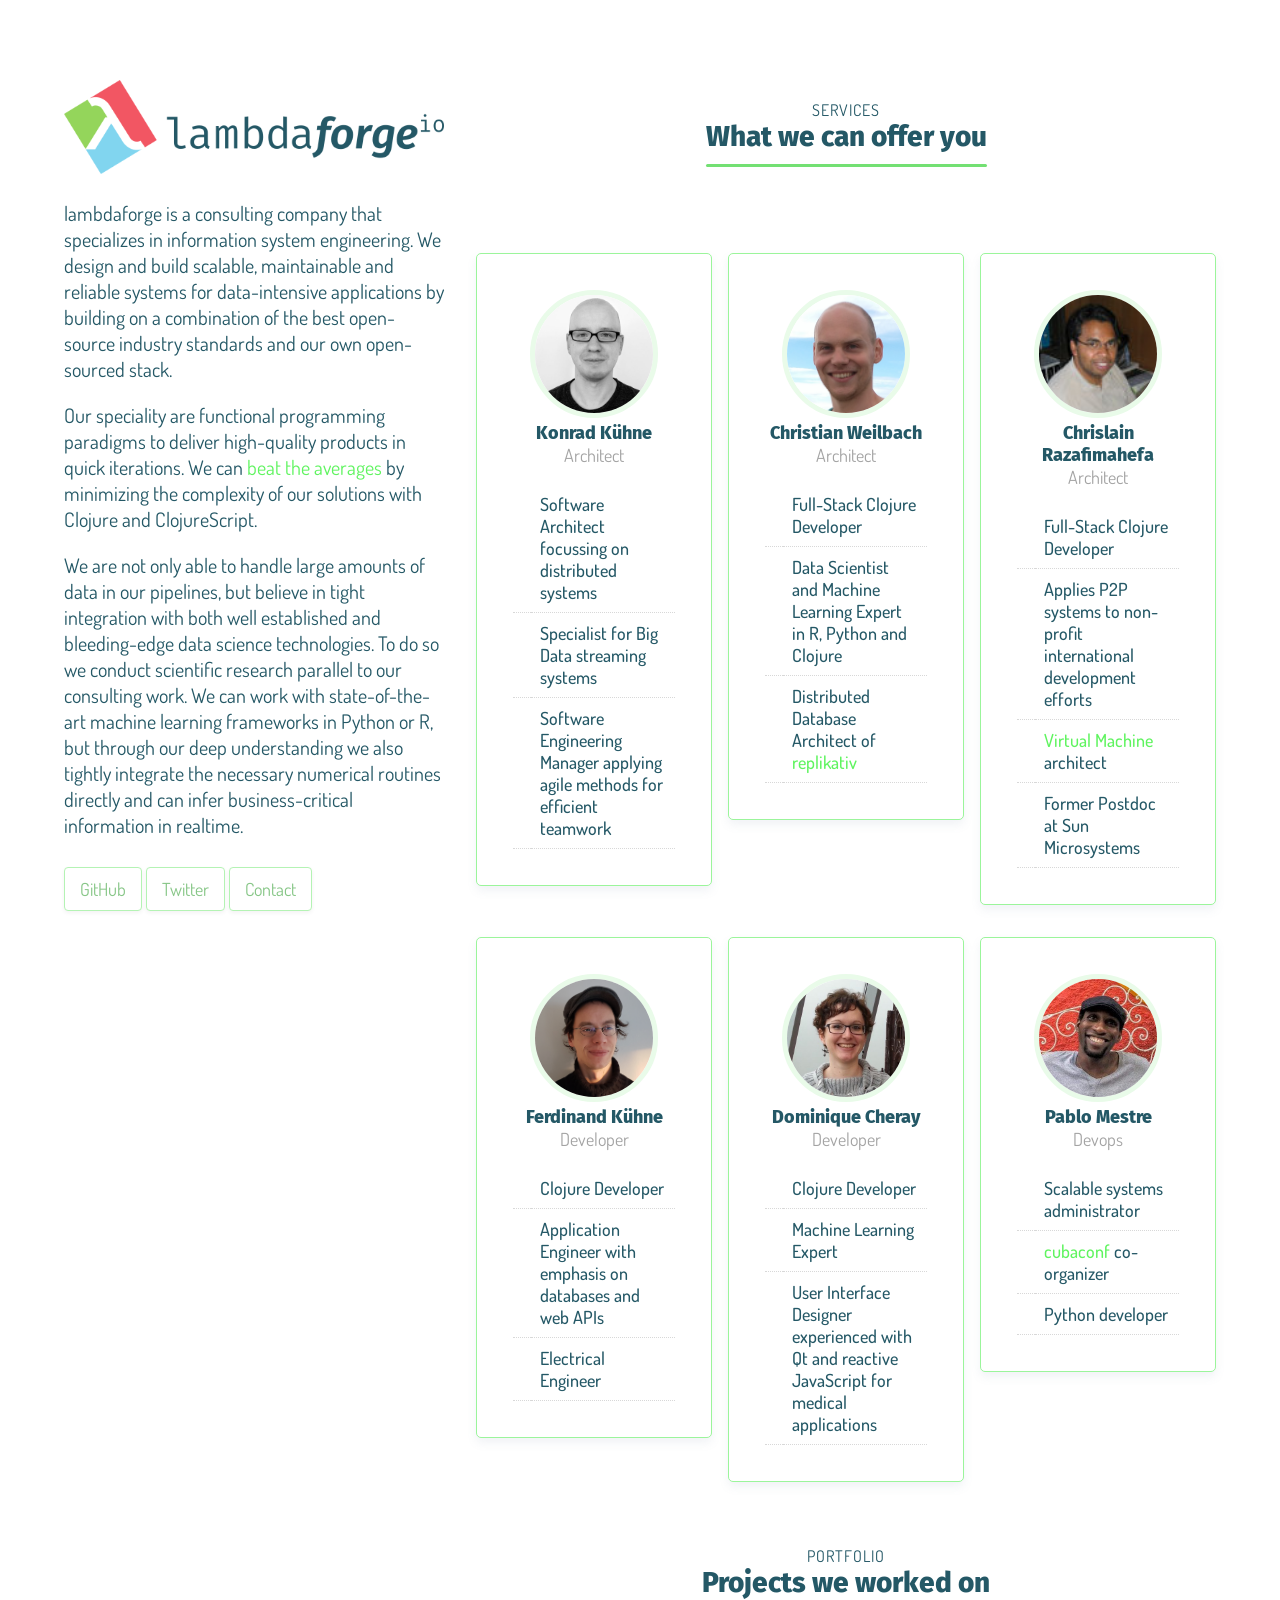
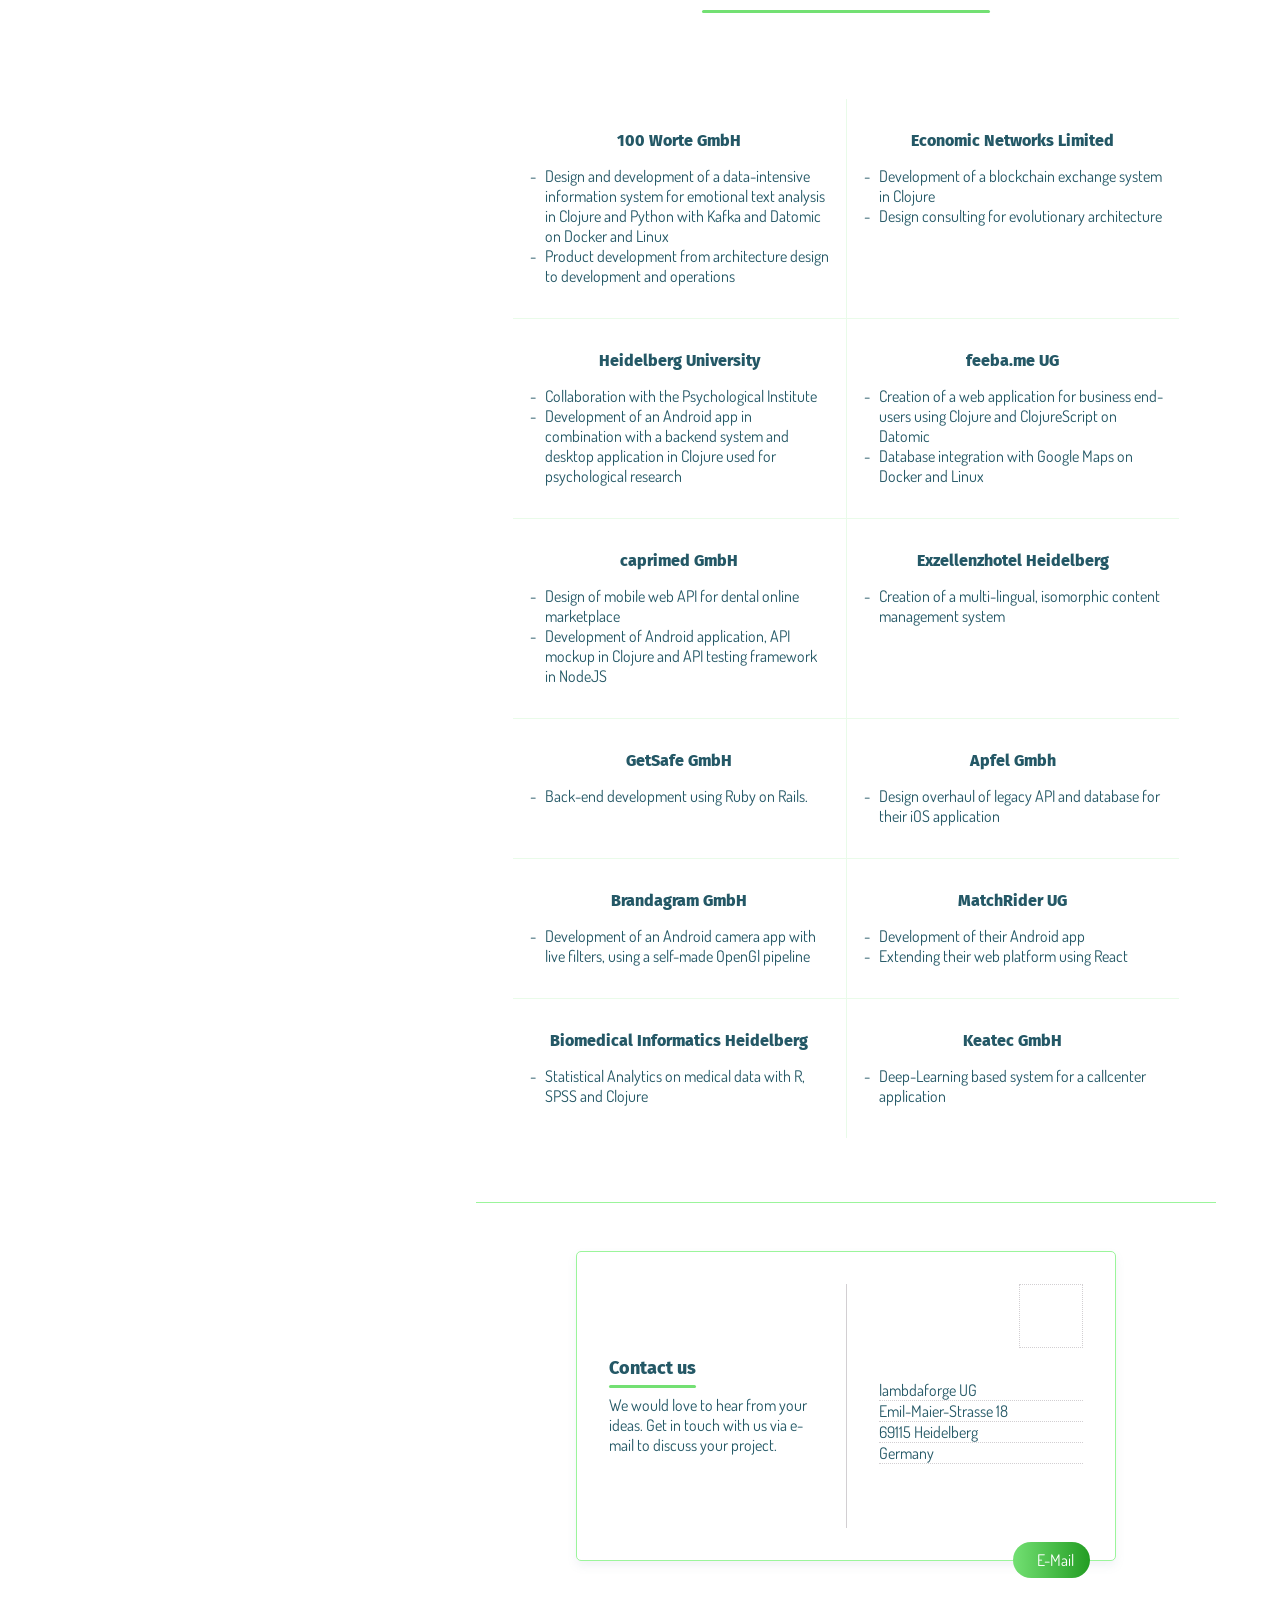
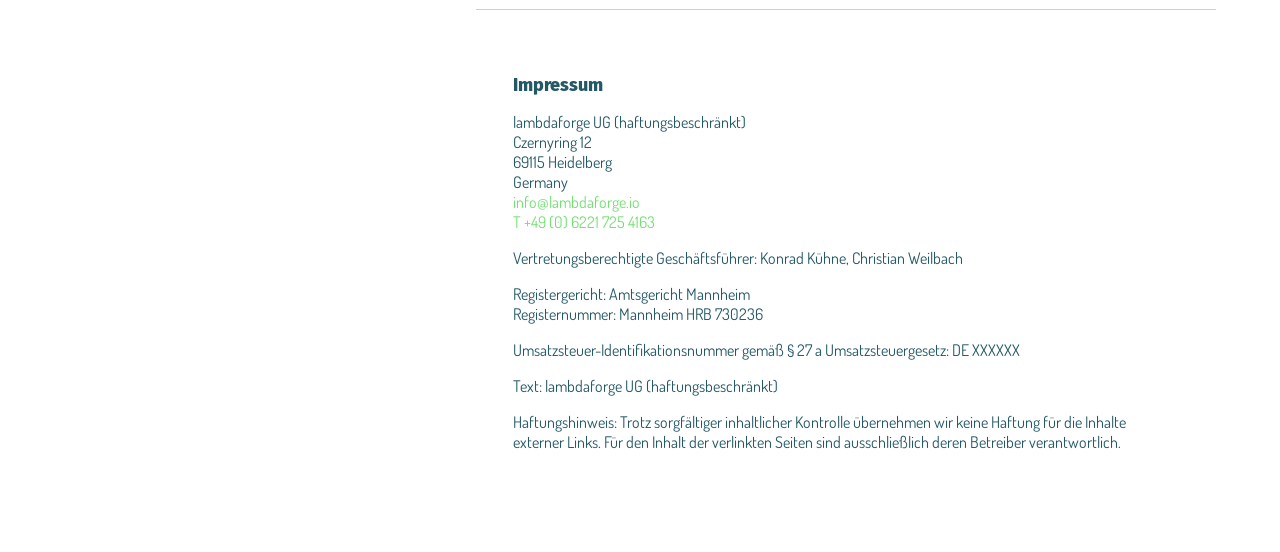
==== commit ba519d47: "update Konrad's profile" ====
--- a/index.html
+++ b/index.html
@@ -92,7 +92,7 @@
 
                                     <tr>
                                         <td><i class="ion-checkmark"></i></td>
-                                        <td>Data Scientist with experience in SPSS and R</td>
+                                        <td>Specialist for Big Data streaming systems</td>
                                     </tr>
 
                                     <tr>
@@ -272,71 +272,6 @@
                     </div>
 
                 </div>
-
-
-
-                <div class="row">
-
-                  <div class="col">
-                      <div class="card">
-                          <header class="card-header">
-                              <img class="avatar" src="images/team/wade.jpg" height="128" width="128">
-
-                              <h3 class="name">Wade Dominic</h3>
-                              <p>Front-end</p>
-                          </header>
-
-                          <article>
-                              <table>
-                                  <tr>
-                                      <td><i class="ion-checkmark"></i></td>
-                                      <td>ClojureScript Developer</td>
-                                  </tr>
-
-                                  <tr>
-                                      <td><i class="ion-checkmark"></i></td>
-                                      <td>UI/UX Designer with experience in inclusive patterns for accessibility</td>
-                                  </tr>
-
-                              </table>
-                          </article>
-                      </div>
-                  </div>
-
-
-                  <div class="col">
-                      <div class="card">
-                          <header class="card-header">
-                              <img class="avatar" src="images/team/person.png" height="128" width="128">
-
-
-                              <h3 class="name">You</h3>
-                              <p></p>
-                          </header>
-
-                          <article>
-                              <table>
-                                  <tr>
-                                      <td><i class="ion-checkmark"></i></td>
-                                      <td>Driven</td>
-                                  </tr>
-
-                                  <tr>
-                                      <td><i class="ion-checkmark"></i></td>
-                                      <td>Passionate</td>
-                                  </tr>
-
-                                  <tr>
-                                      <td><i class="ion-checkmark"></i></td>
-                                      <td>Open</td>
-                                  </tr>
-                              </table>
-                          </article>
-                      </div>
-                  </div>
-
-                </div>
-
 
                 <!-- <div class="row">
                     <div class="col">
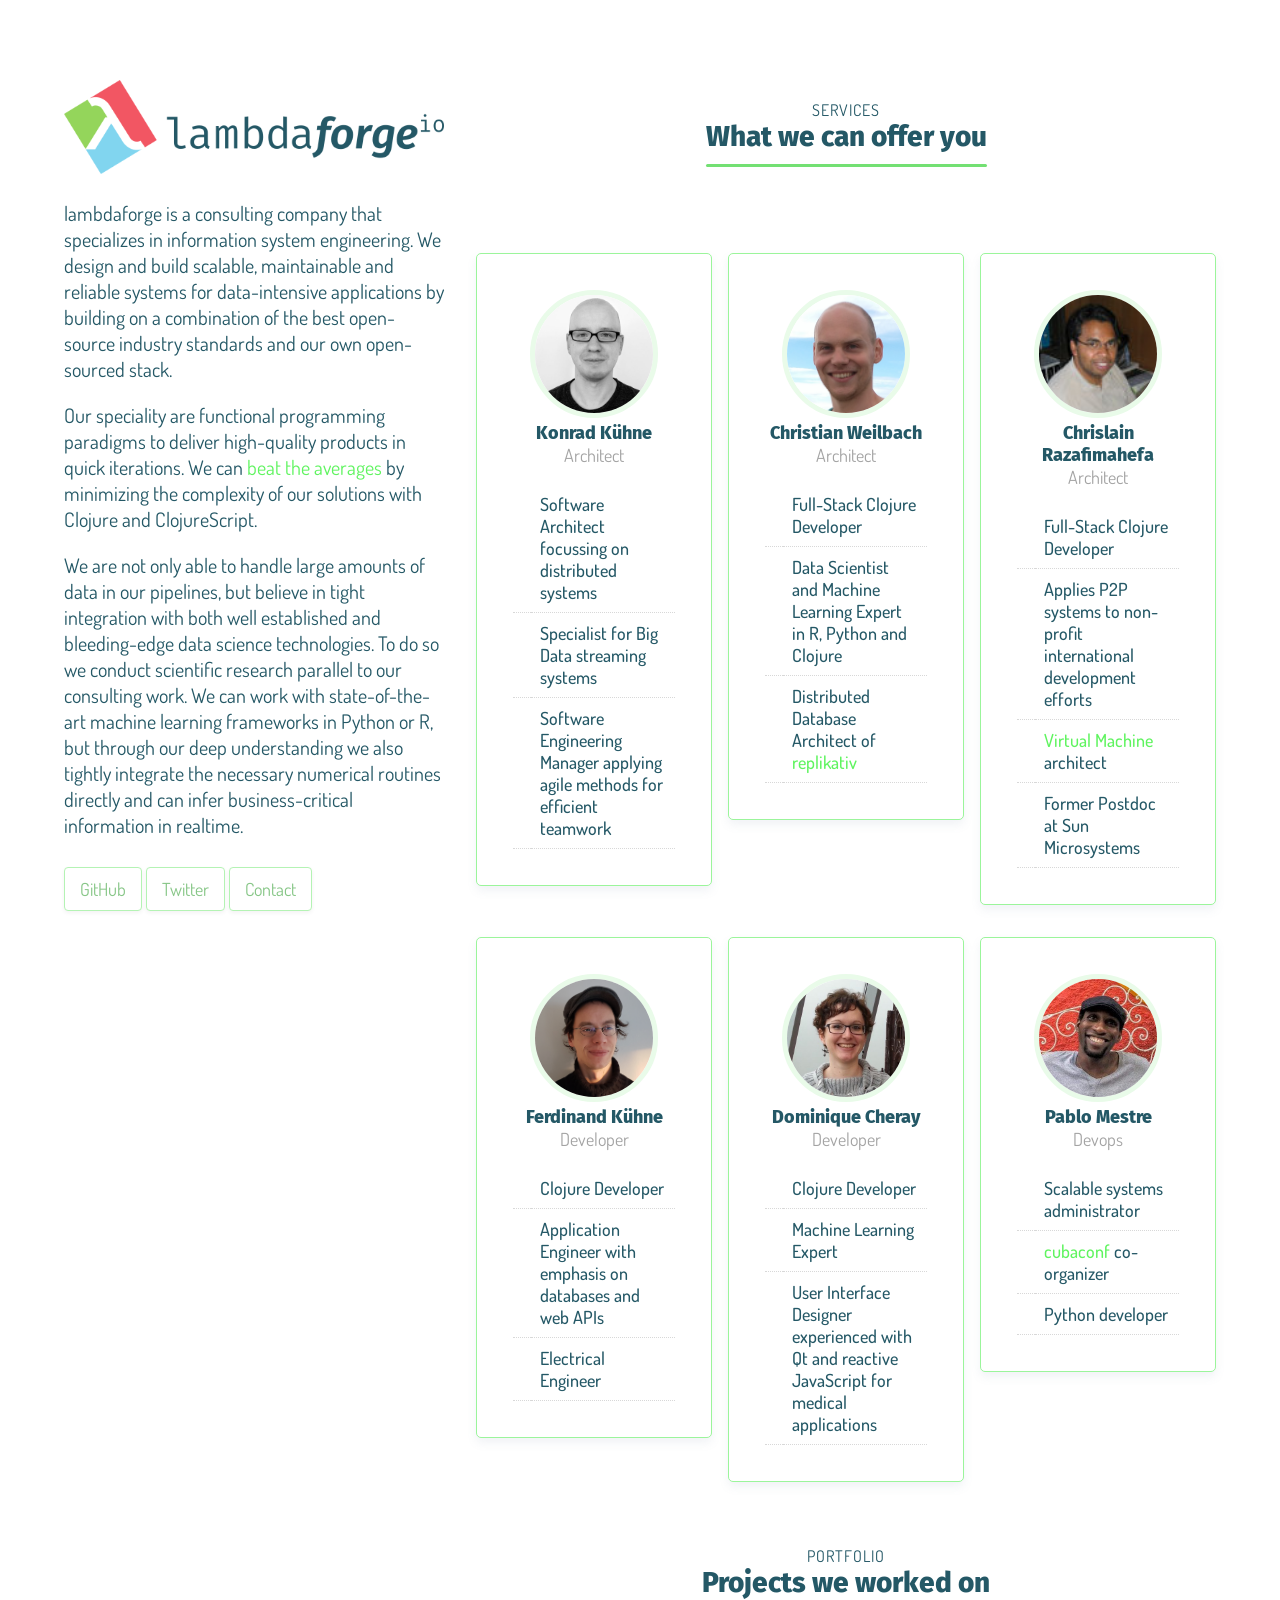
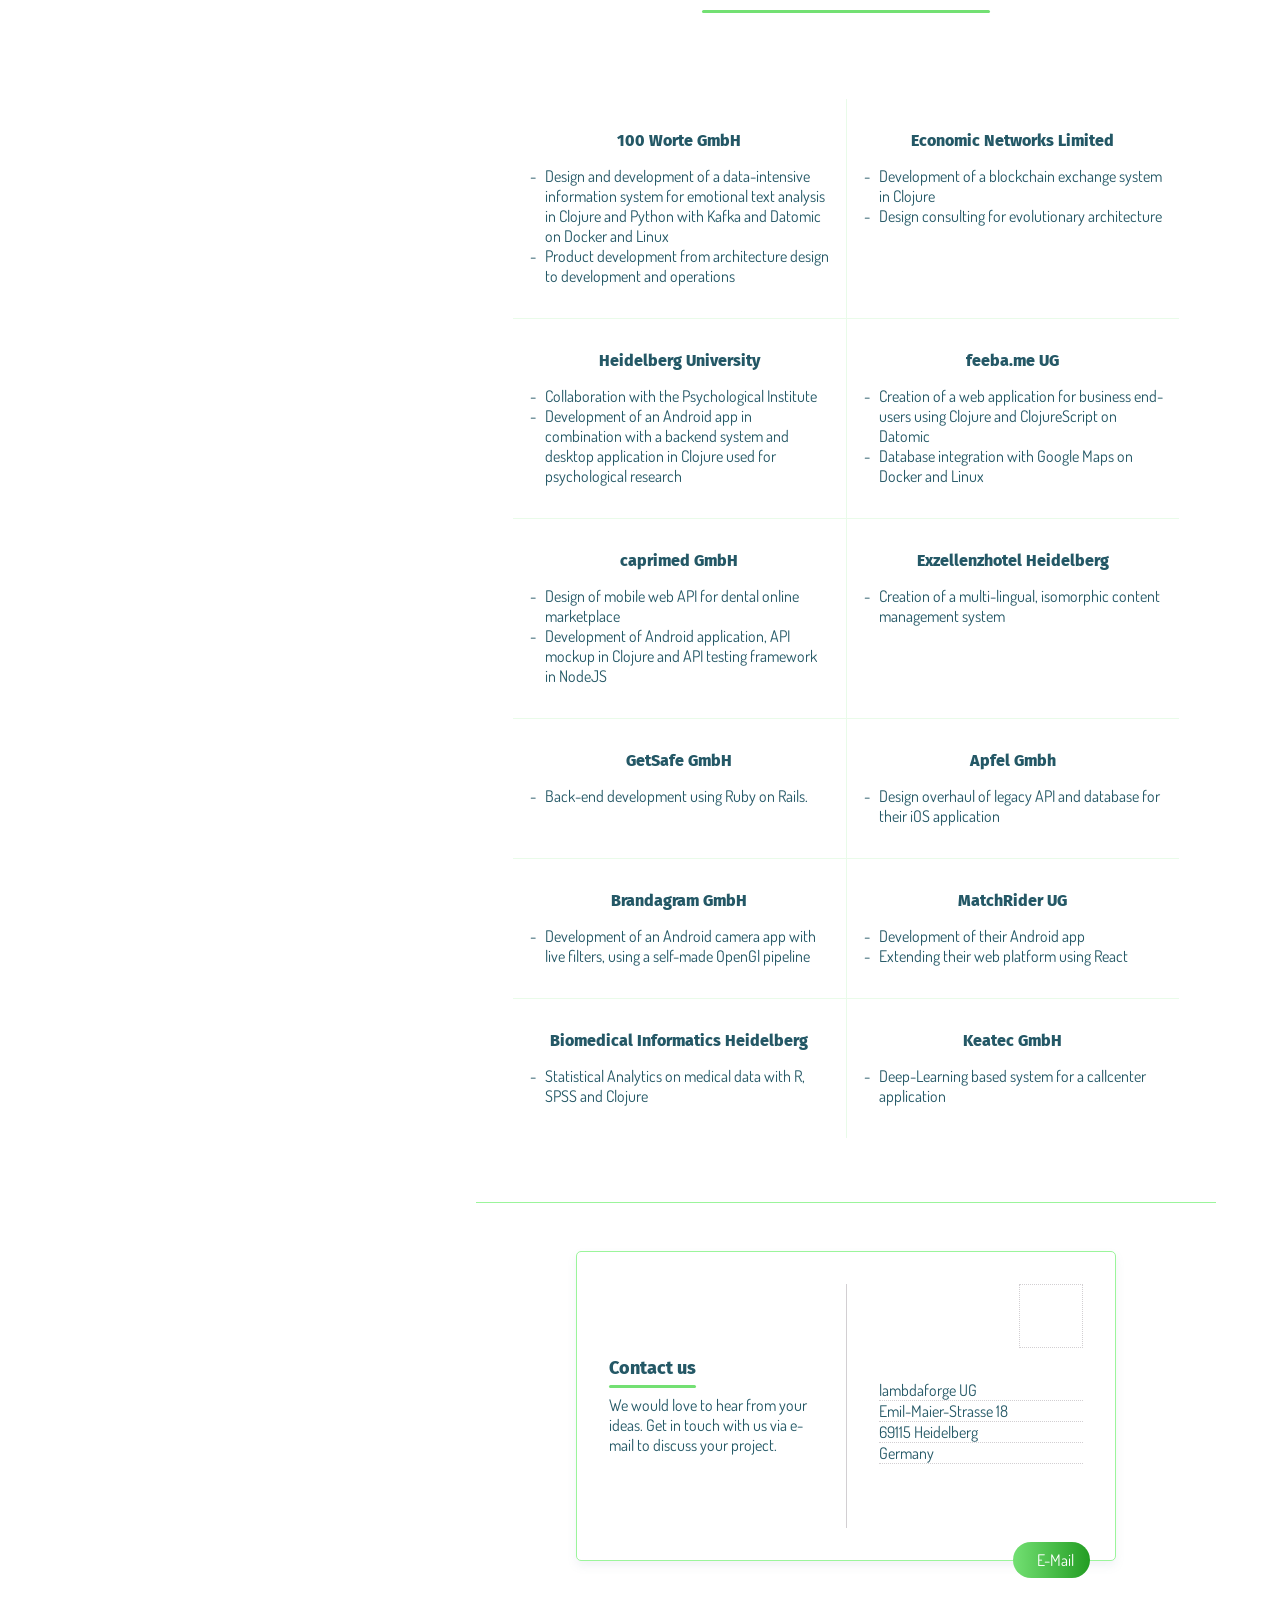
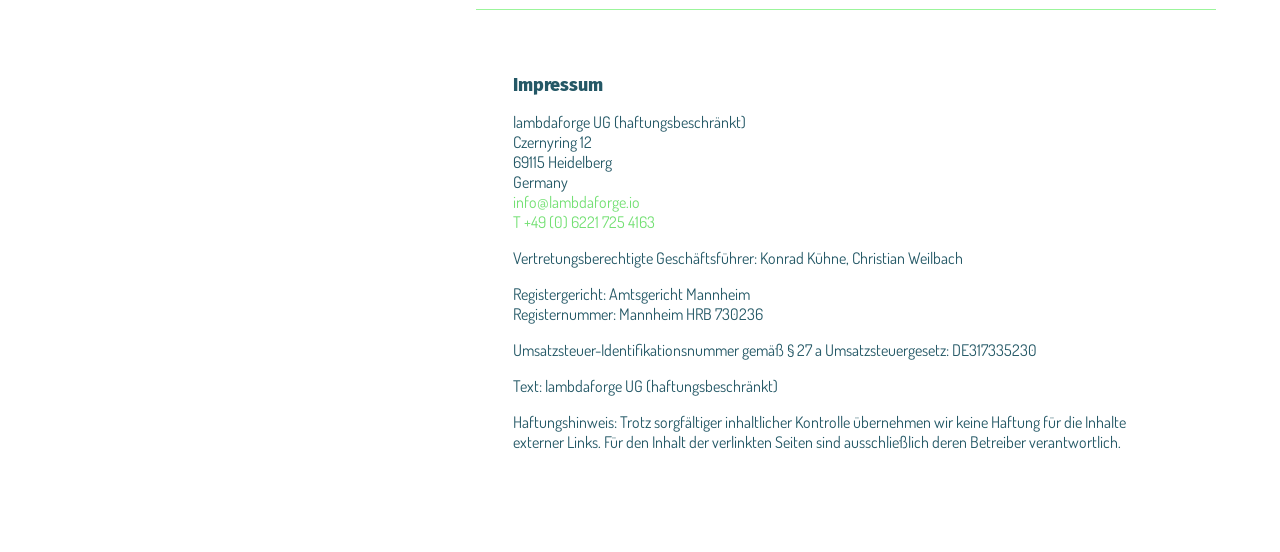
==== commit 3d1b86e6: "add tax number" ====
--- a/index.html
+++ b/index.html
@@ -513,7 +513,7 @@
                   <br/>
                   Registernummer: Mannheim HRB 730236
                 </p>
-                <p>Umsatzsteuer-Identifikationsnummer gemäß § 27 a Umsatzsteuergesetz: DE XXXXXX</p>
+                <p>Umsatzsteuer-Identifikationsnummer gemäß § 27 a Umsatzsteuergesetz: DE317335230</p>
                 <p>Text: lambdaforge UG (haftungsbeschränkt)</p>
                 <p>
                   Haftungshinweis: Trotz sorgfältiger inhaltlicher Kontrolle übernehmen wir keine Haftung für die Inhalte externer Links. Für den Inhalt der verlinkten Seiten sind ausschließlich deren Betreiber verantwortlich.
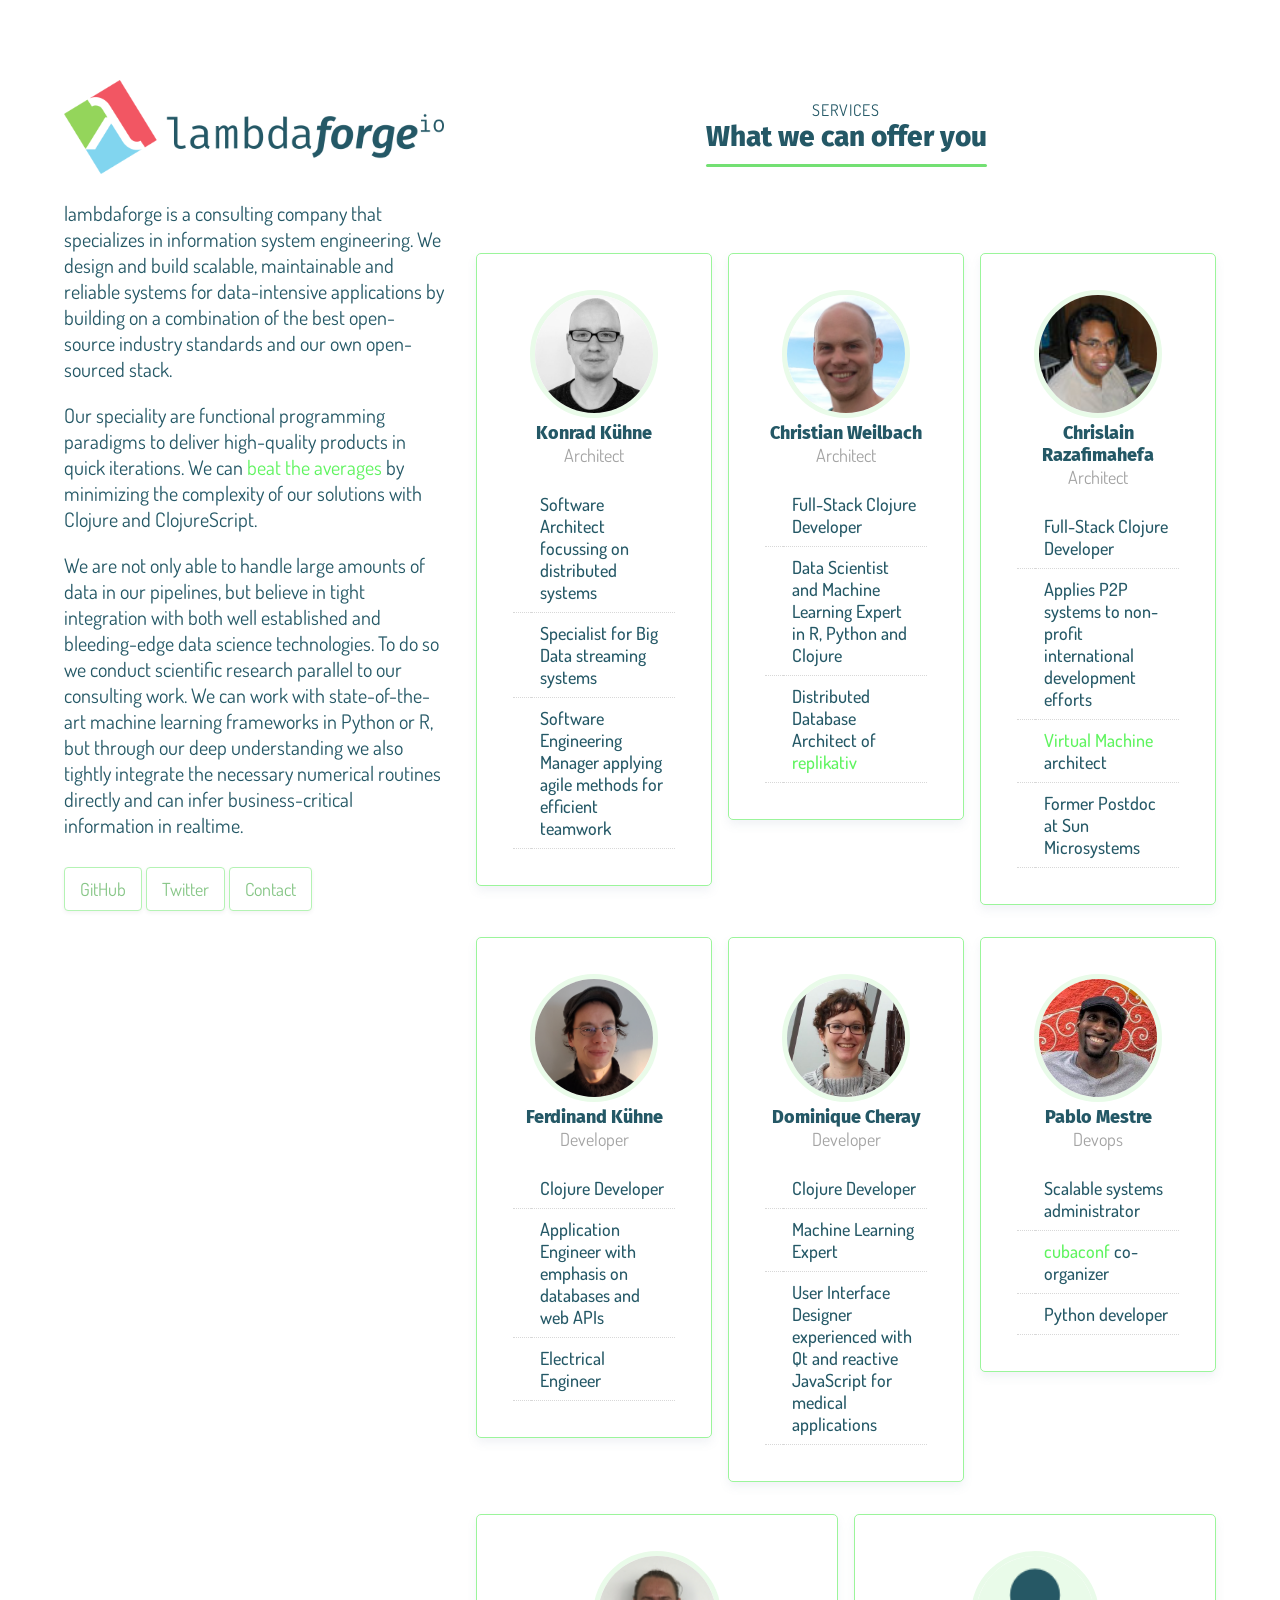
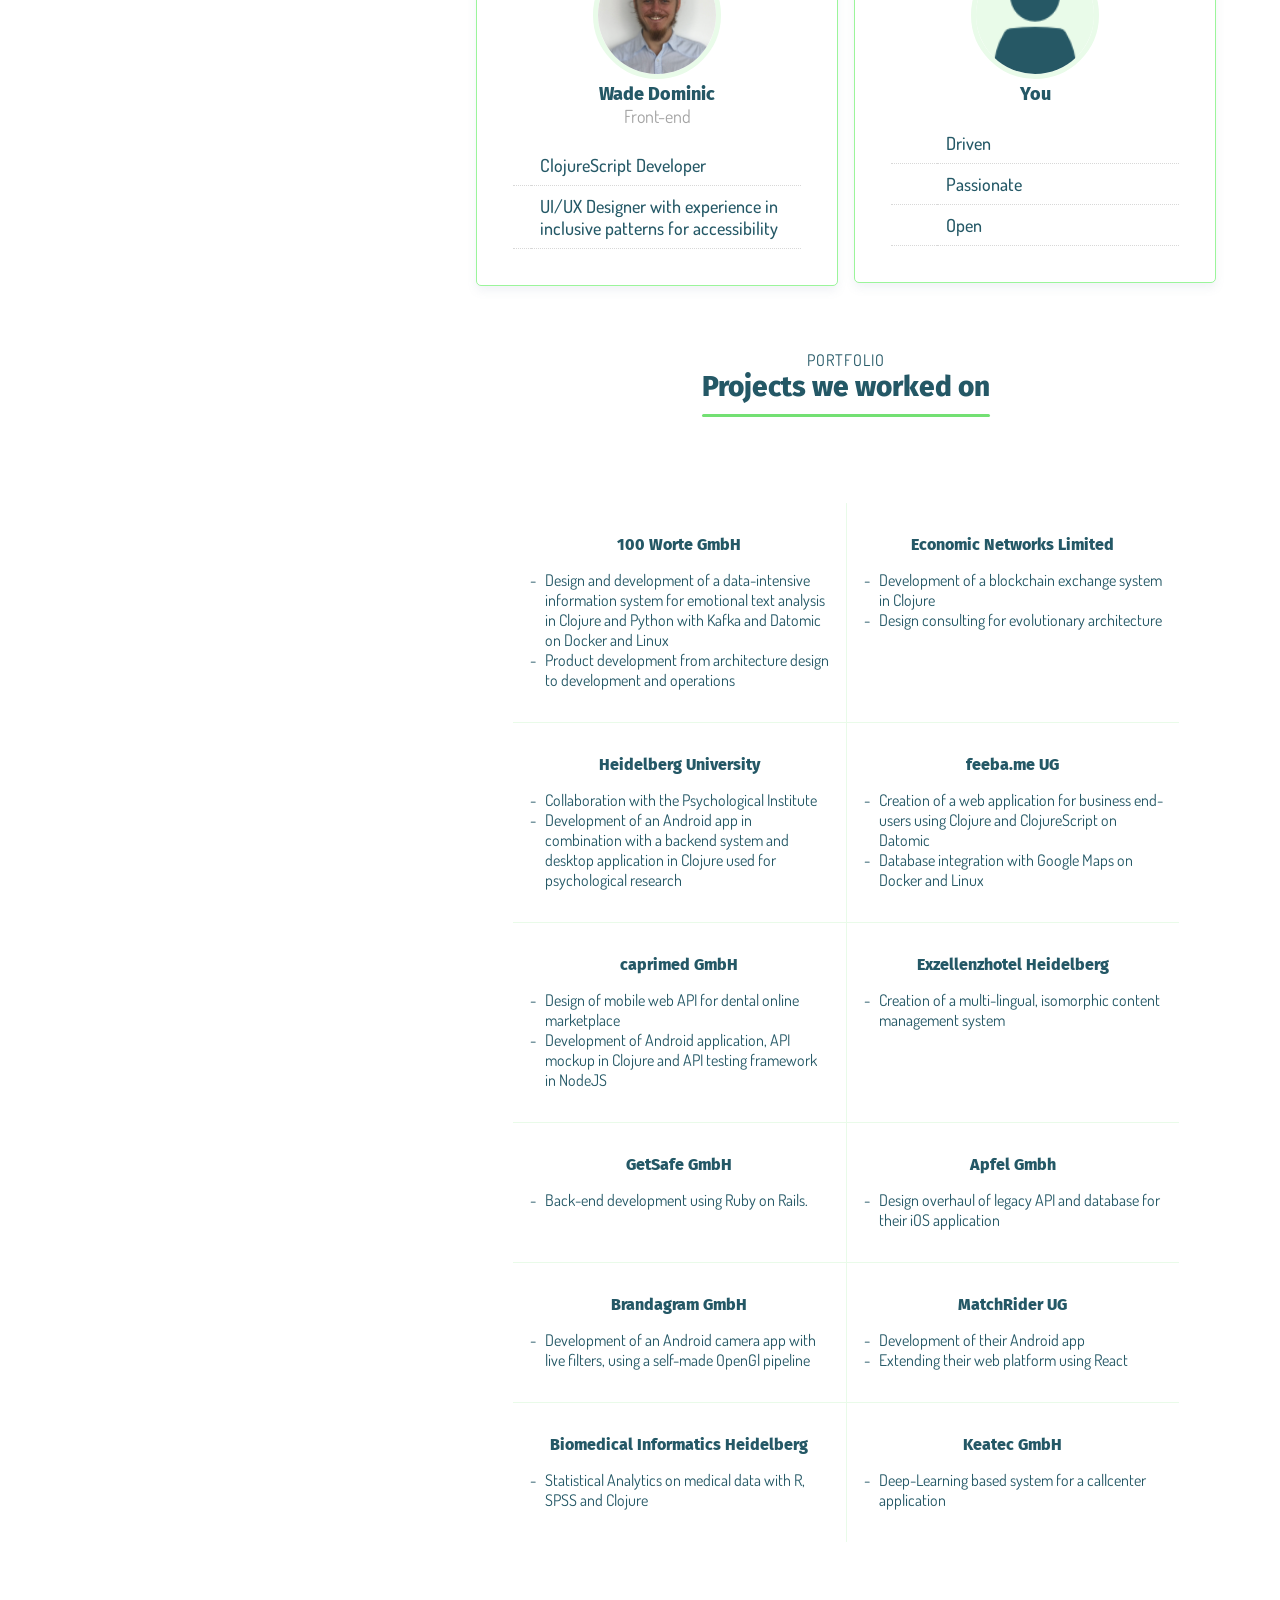
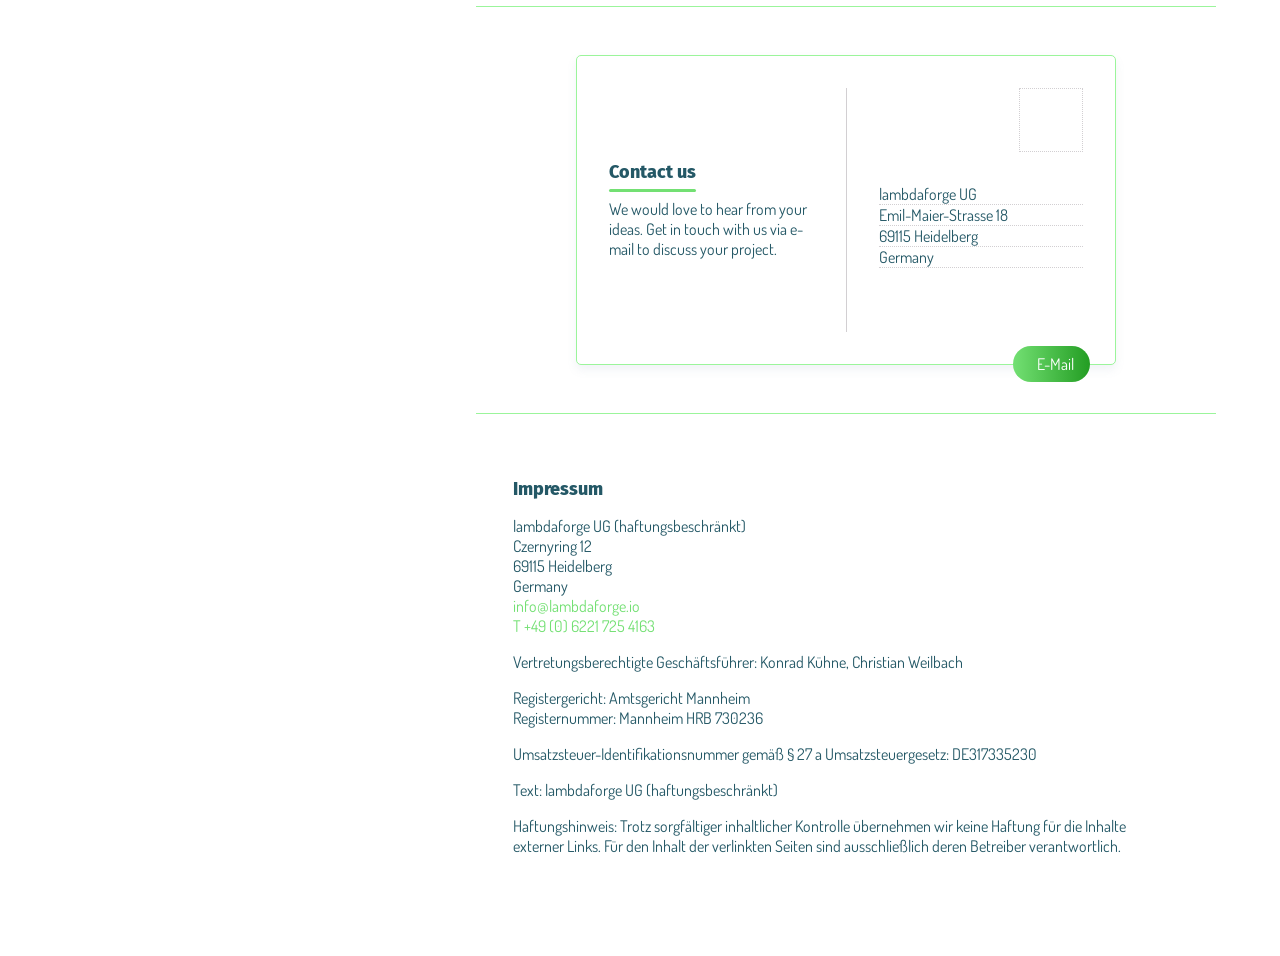
==== commit 65c7888f: "Merge pull request #1 from lambdaforge/add-team-member Add Wade and future member placeholder to tea" ====
--- a/index.html
+++ b/index.html
@@ -272,6 +272,71 @@
                     </div>
 
                 </div>
+
+
+
+                <div class="row">
+
+                  <div class="col">
+                      <div class="card">
+                          <header class="card-header">
+                              <img class="avatar" src="images/team/wade.jpg" height="128" width="128">
+
+                              <h3 class="name">Wade Dominic</h3>
+                              <p>Front-end</p>
+                          </header>
+
+                          <article>
+                              <table>
+                                  <tr>
+                                      <td><i class="ion-checkmark"></i></td>
+                                      <td>ClojureScript Developer</td>
+                                  </tr>
+
+                                  <tr>
+                                      <td><i class="ion-checkmark"></i></td>
+                                      <td>UI/UX Designer with experience in inclusive patterns for accessibility</td>
+                                  </tr>
+
+                              </table>
+                          </article>
+                      </div>
+                  </div>
+
+
+                  <div class="col">
+                      <div class="card">
+                          <header class="card-header">
+                              <img class="avatar" src="images/team/person.png" height="128" width="128">
+
+
+                              <h3 class="name">You</h3>
+                              <p></p>
+                          </header>
+
+                          <article>
+                              <table>
+                                  <tr>
+                                      <td><i class="ion-checkmark"></i></td>
+                                      <td>Driven</td>
+                                  </tr>
+
+                                  <tr>
+                                      <td><i class="ion-checkmark"></i></td>
+                                      <td>Passionate</td>
+                                  </tr>
+
+                                  <tr>
+                                      <td><i class="ion-checkmark"></i></td>
+                                      <td>Open</td>
+                                  </tr>
+                              </table>
+                          </article>
+                      </div>
+                  </div>
+
+                </div>
+
 
                 <!-- <div class="row">
                     <div class="col">
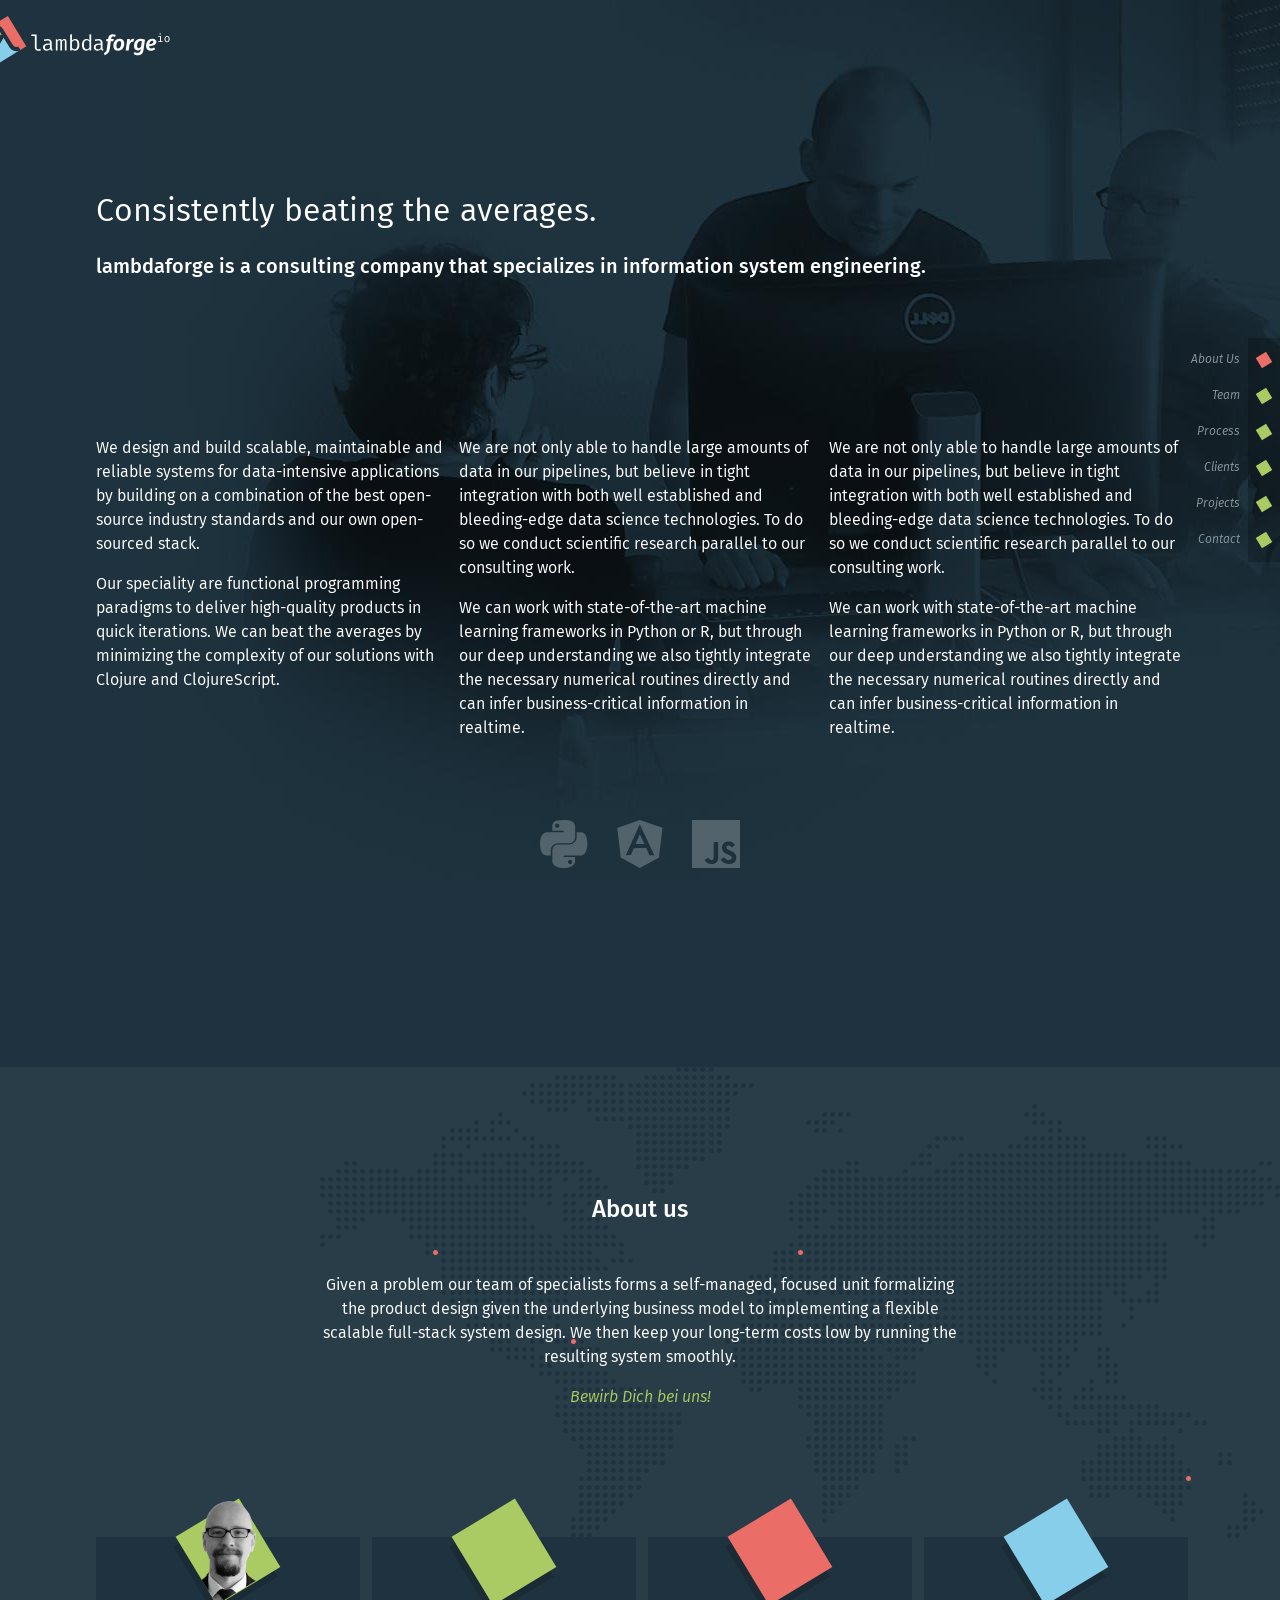
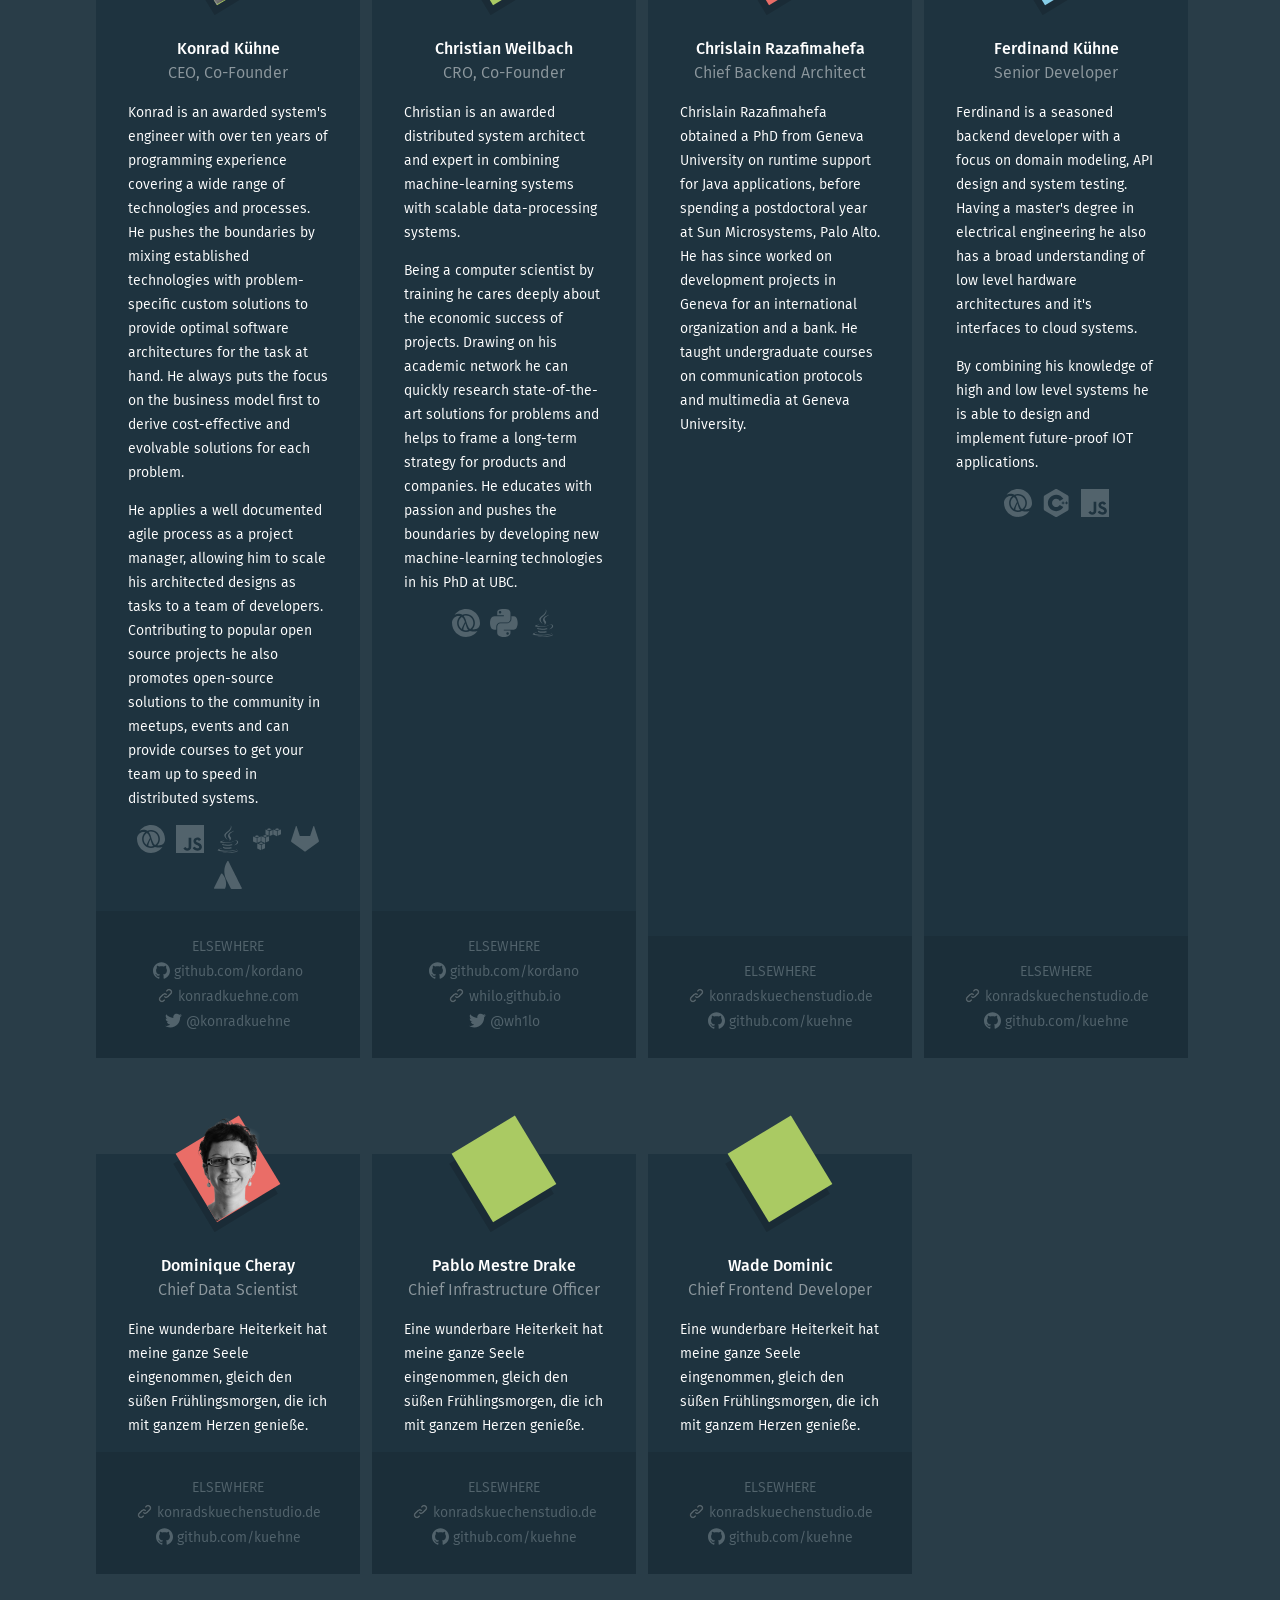
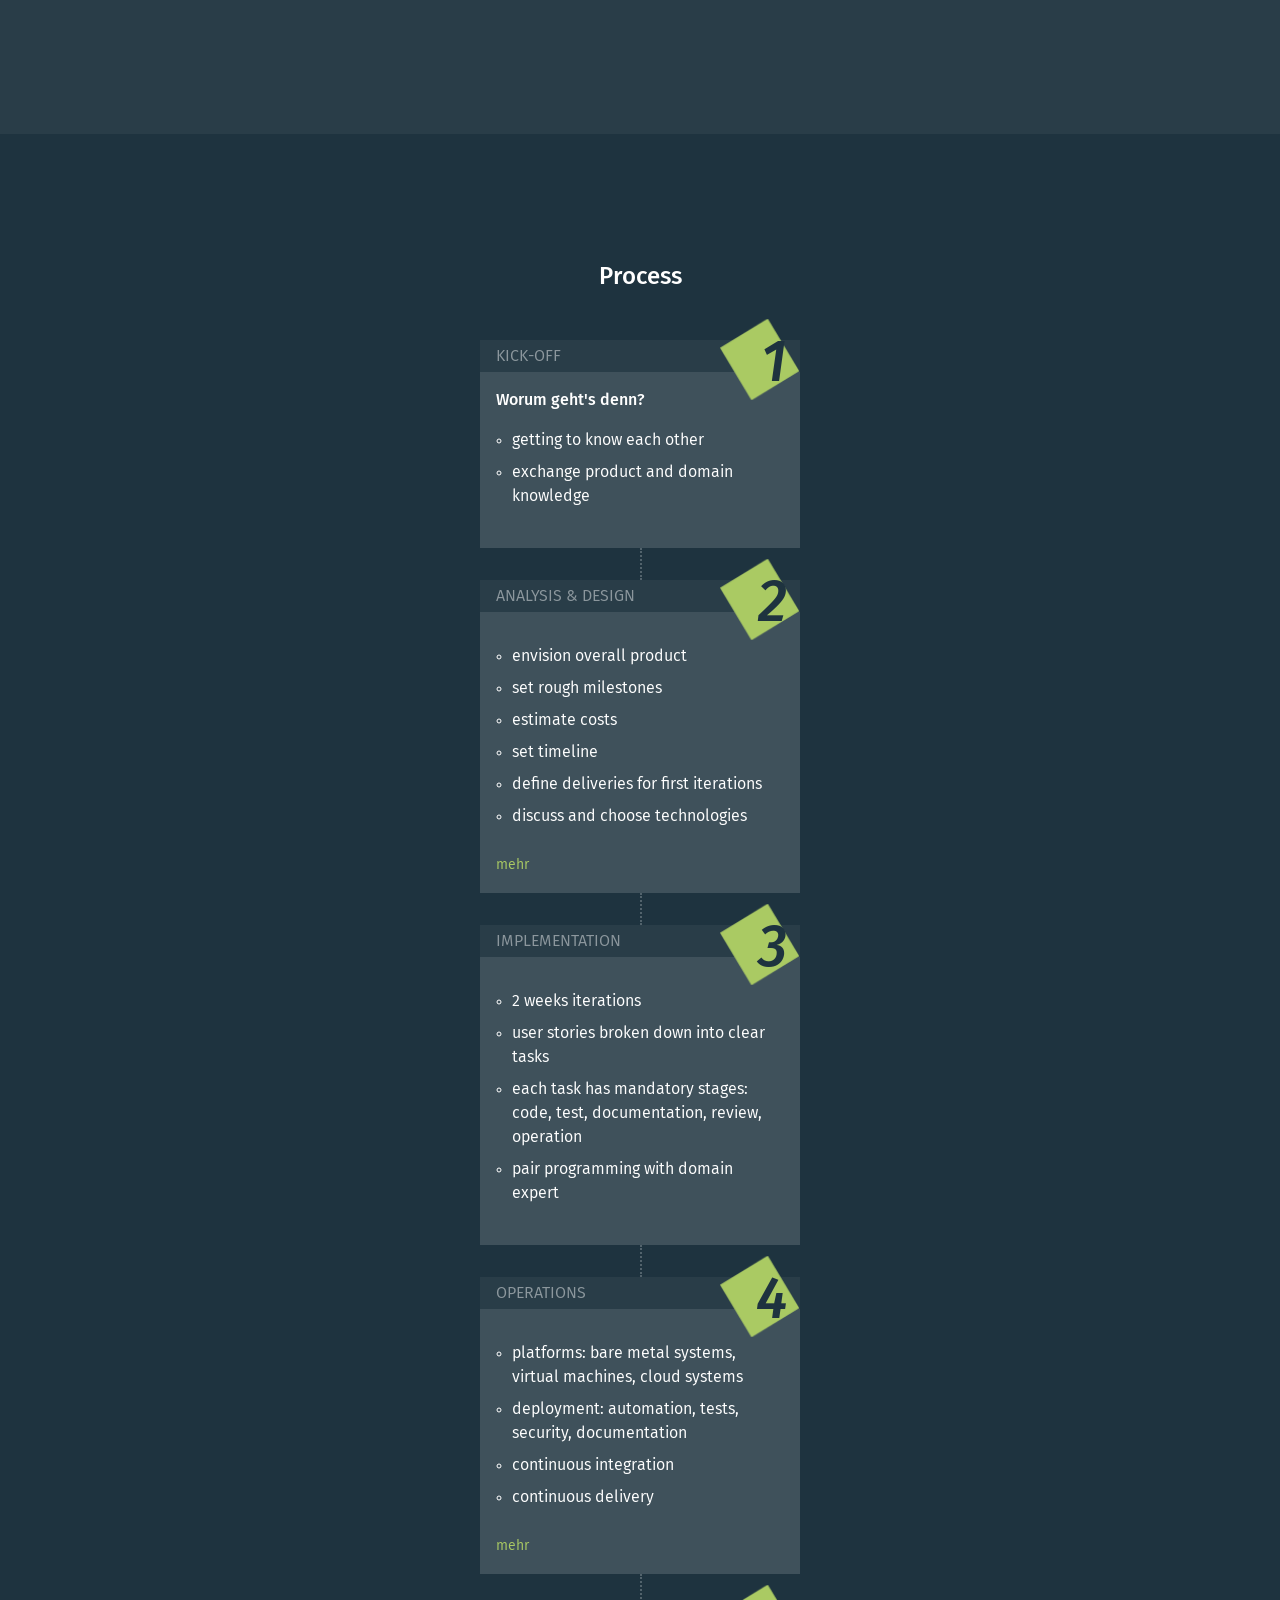
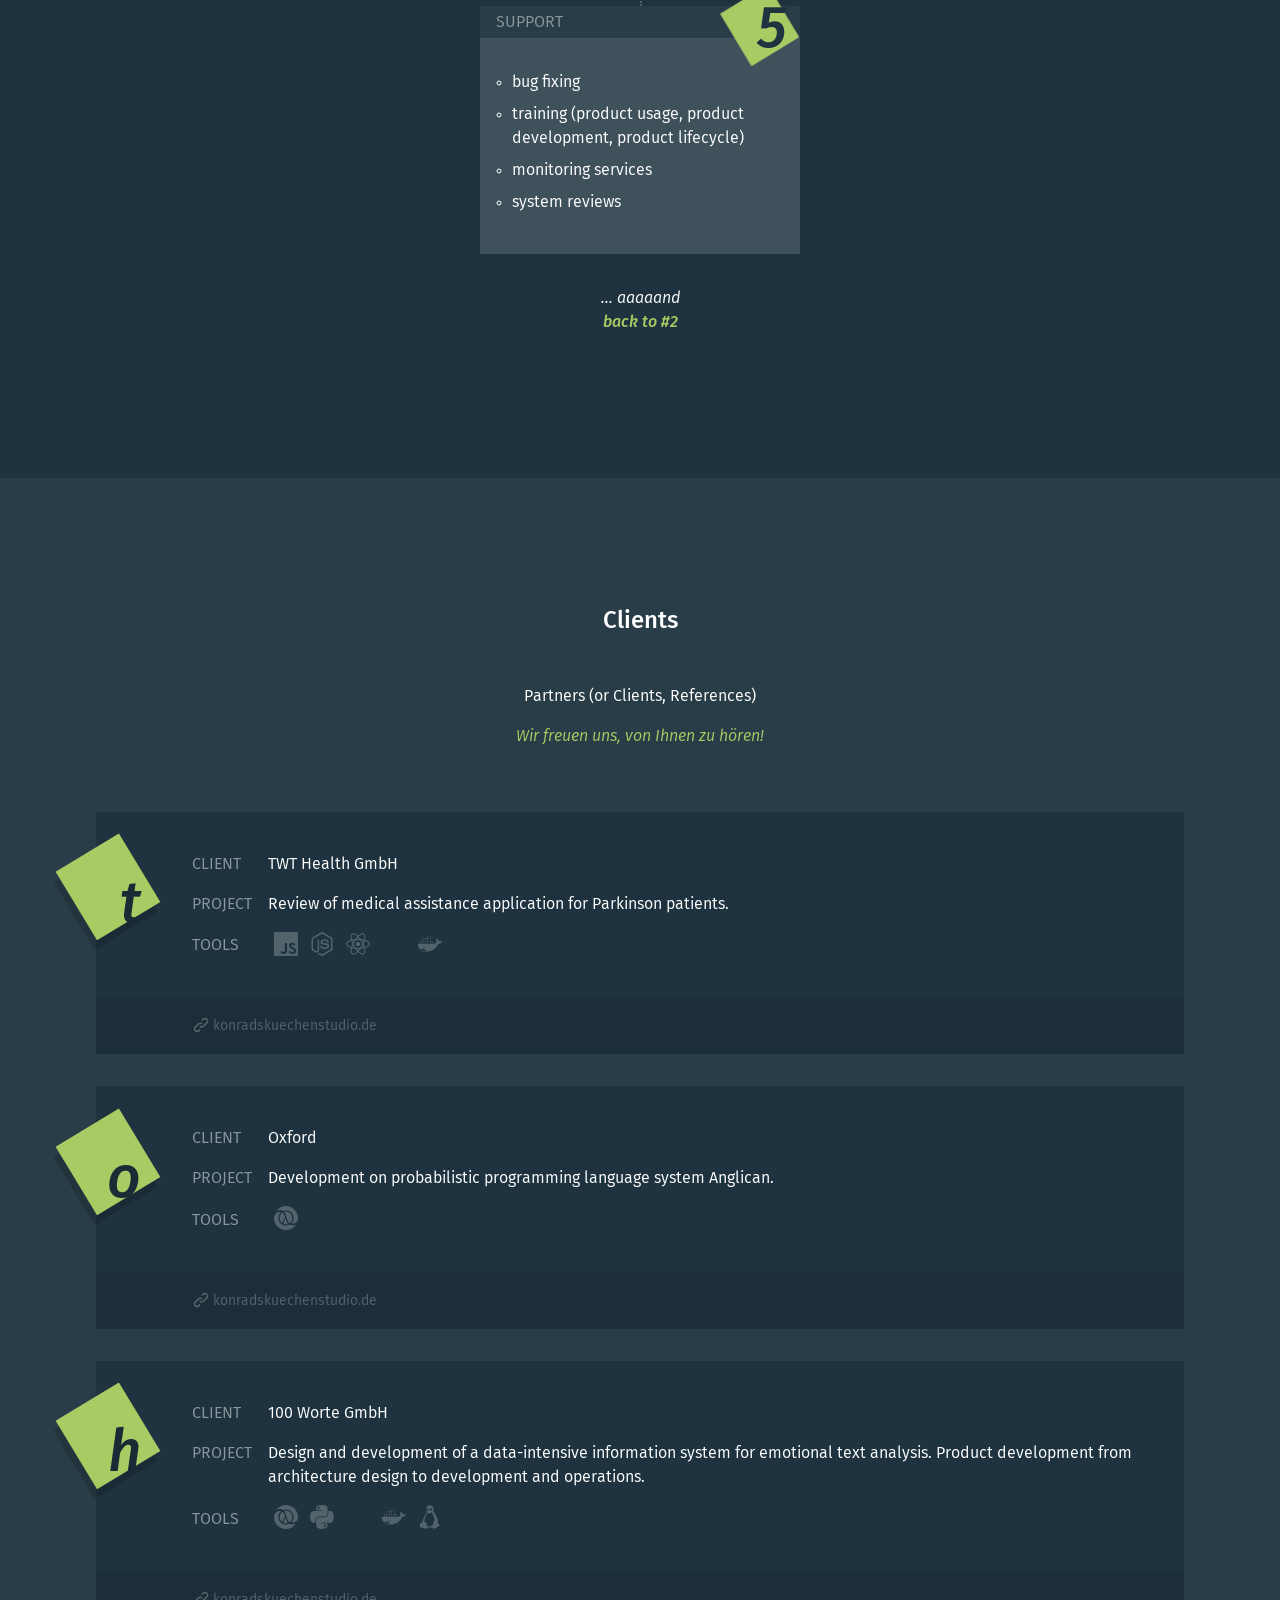
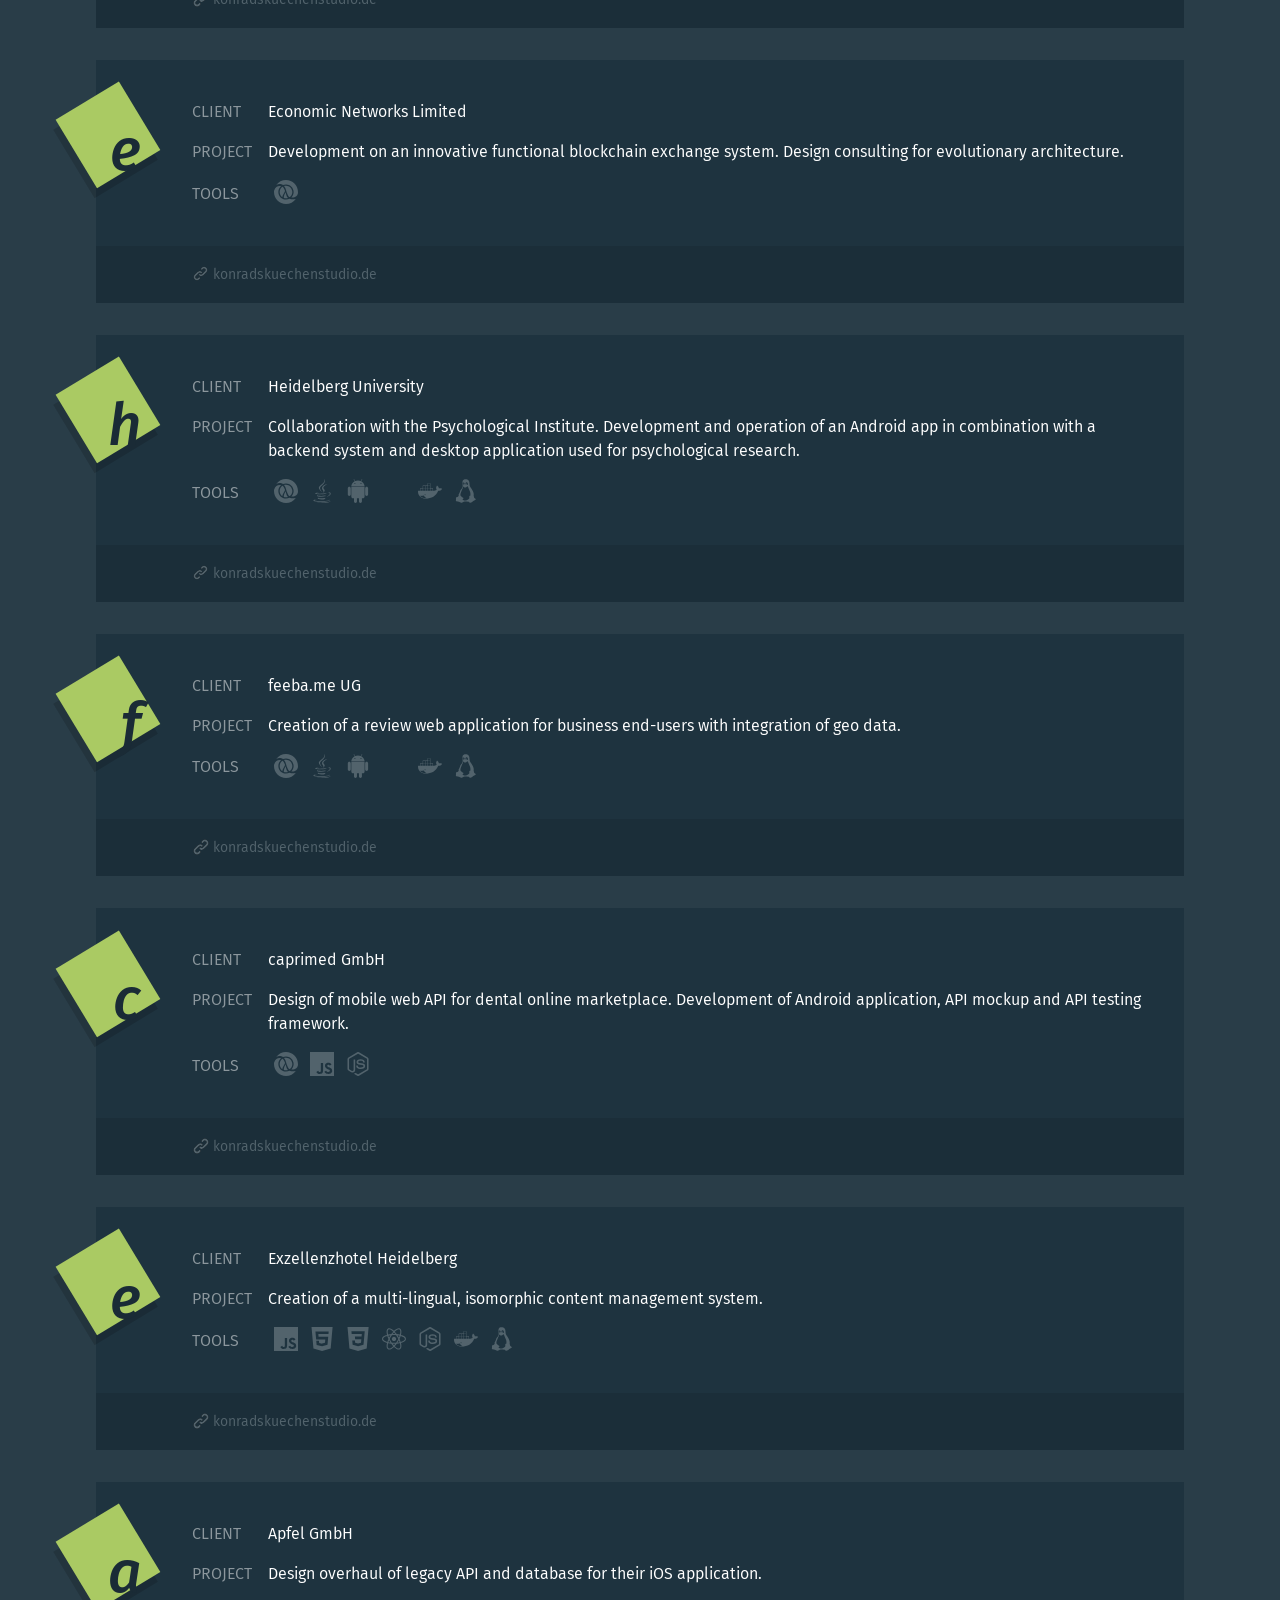
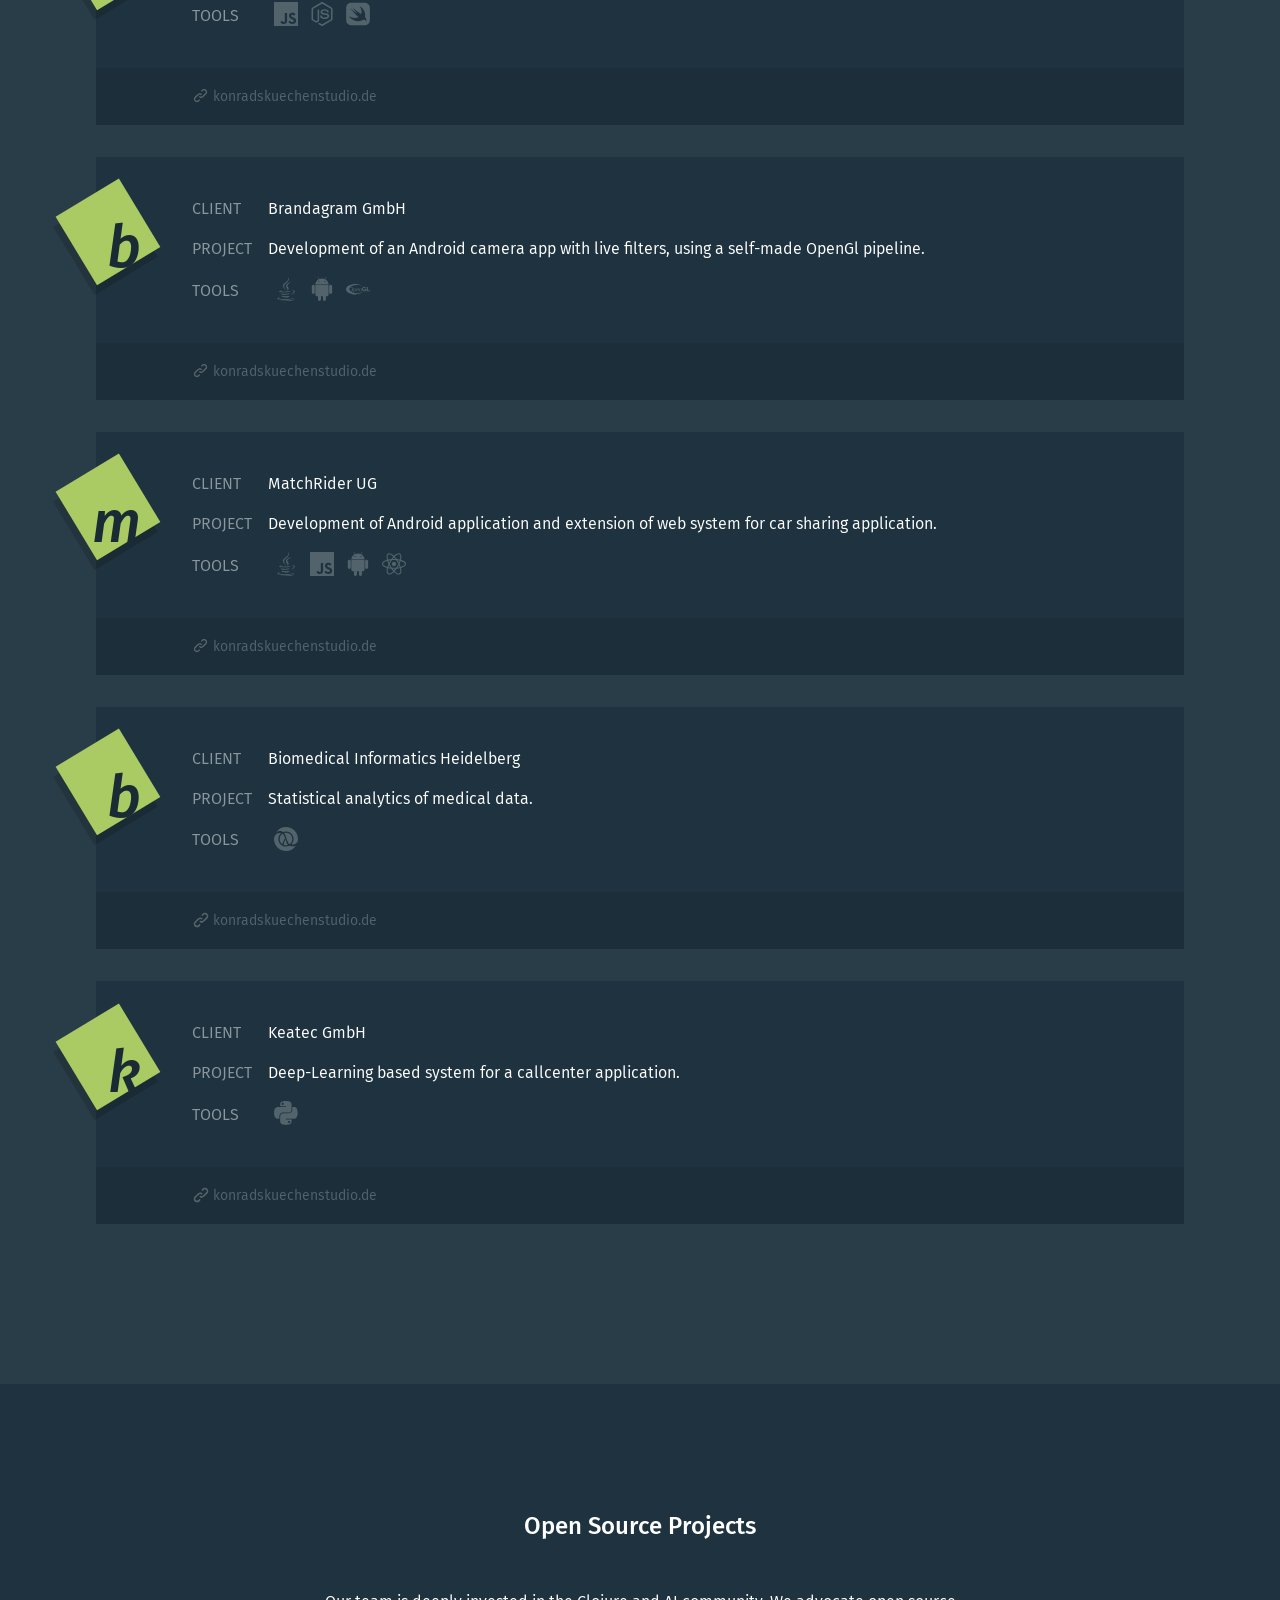
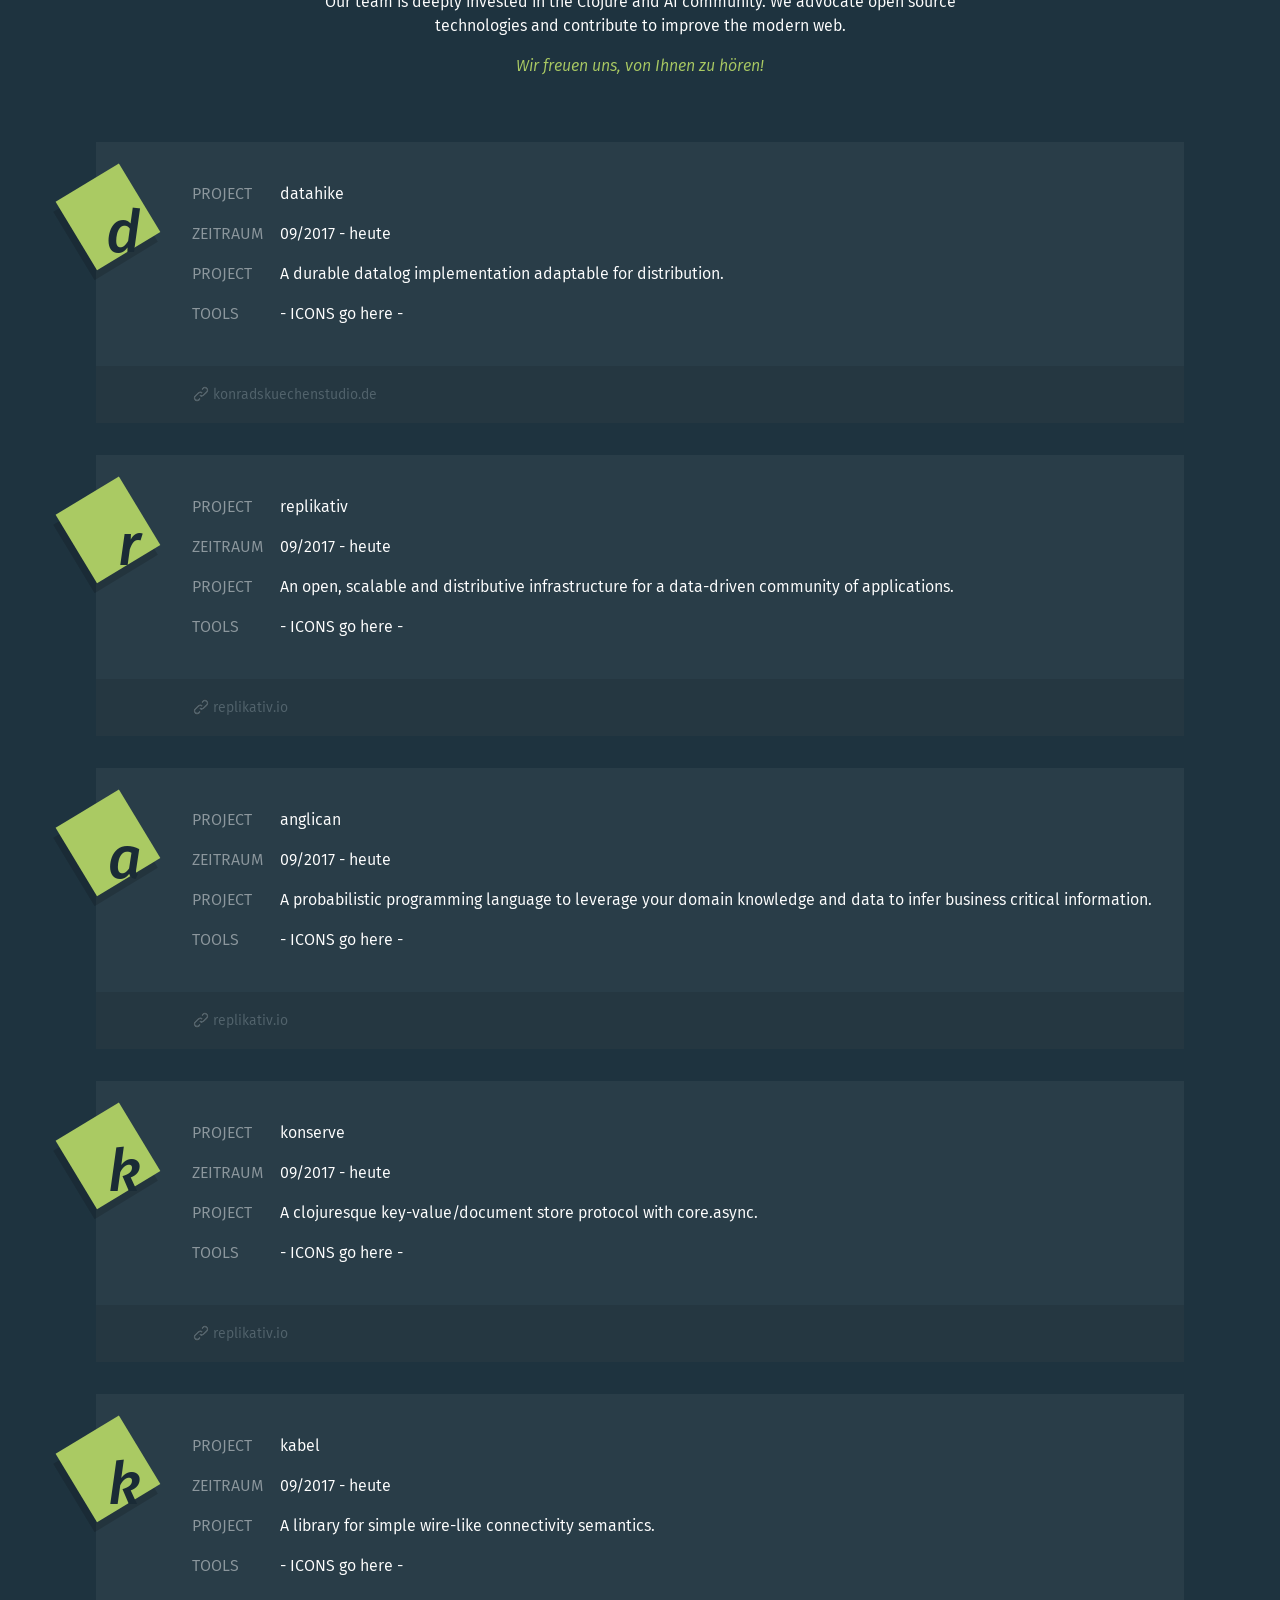
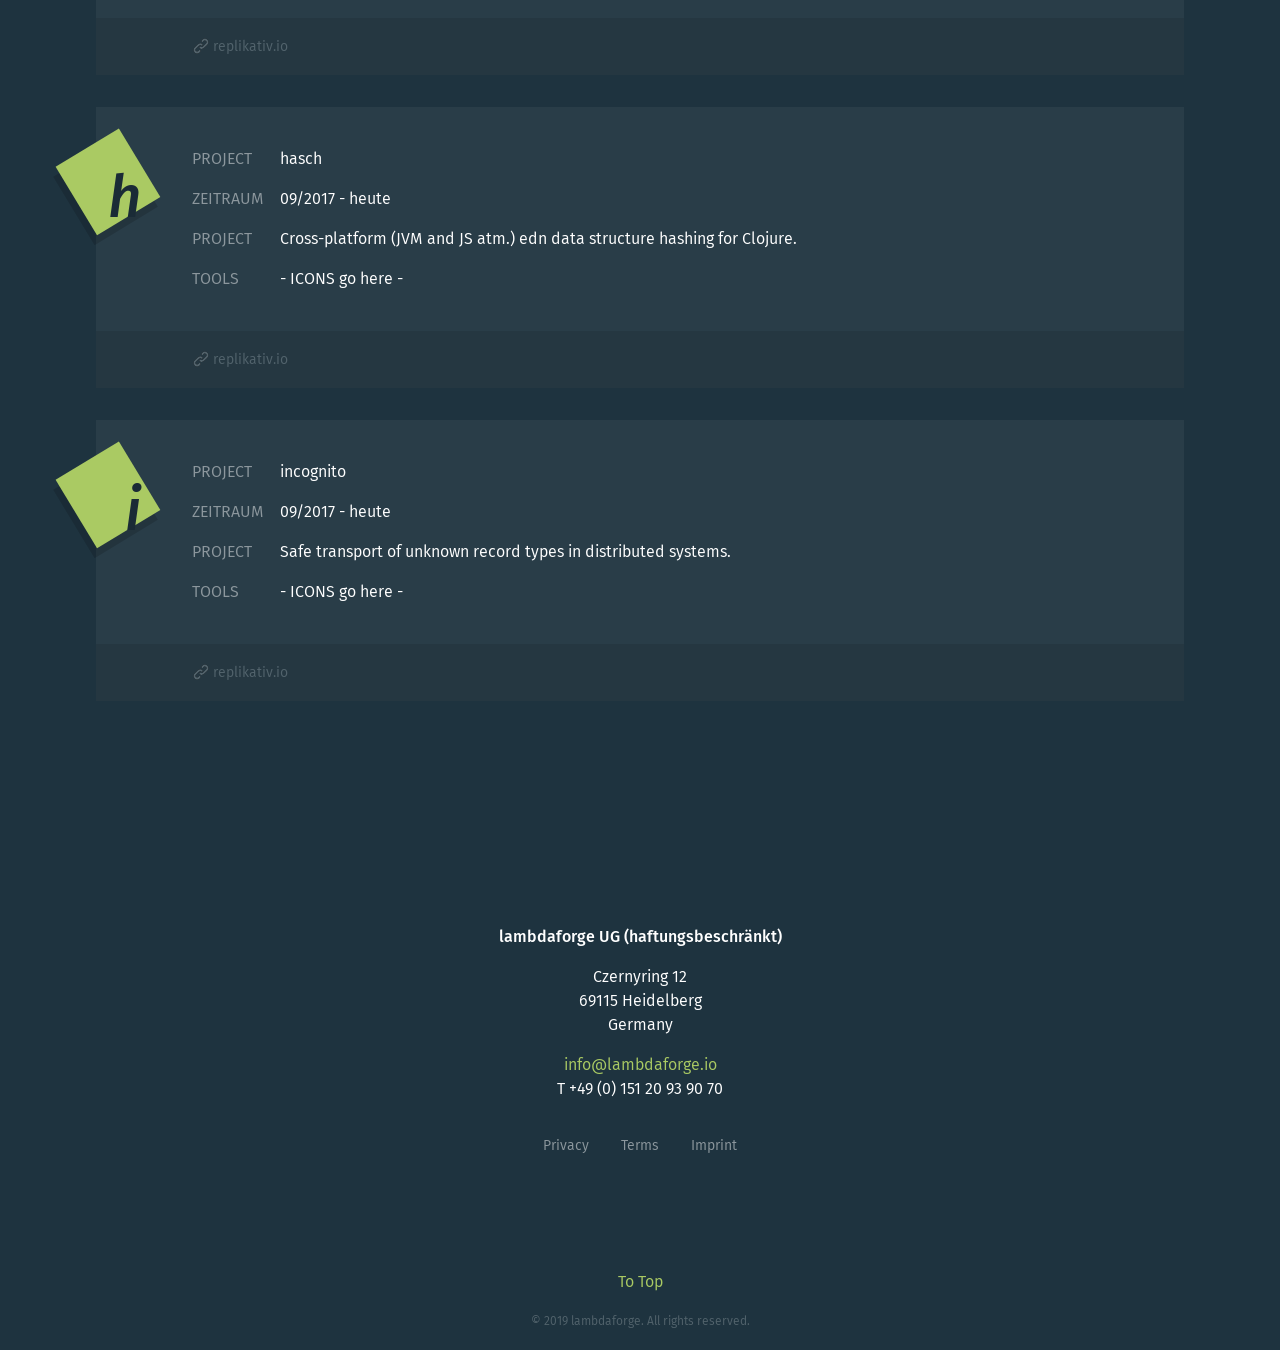
==== commit 37c9a66e: "add redesign" ====
--- a/index.html
+++ b/index.html
@@ -1,591 +1,759 @@
 <!DOCTYPE html>
-<html lang="en">
-<head>
-  <meta charset="utf-8">
+<html lang="de"> <!-- set language attributes! -->
+  <head>
+    <meta http-equiv="Content-Type" content="text/html" charset="utf-8" /> <!-- before title -->
+    <meta http-equiv="X-UA-Compatible" content="IE=edge,chrome=1">  <!-- IE compatibility mode: edge mode renders page in latest IE -->
+    <meta name="viewport" content="width=device-width, initial-scale=1"> <!-- mobile viewport for responsive websites -->
+    <title>Lambdaforge</title>
+    <META NAME="author" CONTENT="info@design-frischgepresst.de">
+    <META NAME="date" CONTENT="03.09.18 | KW 36">
+    <META NAME="description" CONTENT="">
+    
+		<link rel="apple-touch-icon" sizes="180x180" href="assets/images/apple-touch-icon.png">
+		<link rel="icon" type="image/png" sizes="32x32" href="assets/images/favicon-32x32.png">
+		<link rel="icon" type="image/png" sizes="16x16" href="assets/images/favicon-16x16.png">
+		<link rel="manifest" href="assets/images/site.webmanifest">
+		<link rel="mask-icon" href="assets/images/safari-pinned-tab.svg" color="#5bbad5">
+		<link rel="shortcut icon" href="assets/images/favicon.ico">
+		<meta name="msapplication-TileColor" content="#da532c">
+		<meta name="msapplication-config" content="assets/images/browserconfig.xml">
+		<meta name="theme-color" content="#ffffff">
 
-  <meta name="viewport" content="initial-scale=1.0, user-scalable=no" />
-  <meta name="viewport" content="user-scalable=no, initial-scale=1, maximum-scale=1, minimum-scale=1, width=device-width, height=device-height, target-densitydpi=device-dpi" />
-	<meta name="description" content="A consulting company that specializes in information system engineering. We design and build scalable, maintainable and reliable systems for data-intensive applications by building on a combination of the best open-source industry standards and our own open-sourced stack." />
+    <!-- External CSS -->
 
-  <link rel="icon" href="images/favicon.ico" type="image/png" sizes="16x16">
-  <link rel="stylesheet" type="text/css" href="css/style.css">
-  <link rel="stylesheet" type="text/css" href="css/ionicons.min.css">
+    <!--
 
+         <link rel="stylesheet" href="style-min.css">
+    -->
 
-  <title>lambdaforge consulting</title>
-</head>
+    <link rel="stylesheet" href="style-min.css">
 
-<body>
-    <div class="container -large _center row main-row">
-        <div class="col">
-            <aside class="sidebar">
-                <h1><img src="images/logo.png" alt="λ-forge"/></h1>
-
-                <p>lambdaforge is a consulting company that specializes in
-                information system engineering. We design and build scalable,
-                maintainable and reliable systems for data-intensive
-                applications by building on a combination of the best
-                open-source industry standards and our own open-sourced stack.</p>
-
-                <p>Our speciality are functional programming paradigms to
-                deliver high-quality products in quick iterations. We can <a href="http://www.paulgraham.com/avg.html">beat the averages</a> by
-                minimizing the complexity of our solutions with Clojure and
-                ClojureScript. </p>
-
-                <p>We are not only able to handle large amounts of data in our
-                pipelines, but believe in tight integration with both well
-                established and bleeding-edge data science technologies. To do
-                so we conduct scientific research parallel to our consulting
-                work. We can work with state-of-the-art machine learning
-                frameworks in Python or R, but through our deep understanding we
-                also tightly integrate the necessary numerical routines directly
-                and can infer business-critical information in realtime.</p>
-
-                <!-- <nav>
-                    <ul class="nav-list">
-                        <li>Services</li>
-                        <li>Portfolio</li>
-                        <li>Contact</li>
-                    </ul>
-                </nav> -->
-
-                <p>
-                    <a class="card-item" href="https://github.com/lambdaforge"><i class="ion-social-github"></i> GitHub</a>
-                    <a class="card-item" href="https://twitter.com/lambdaforge"><i class="ion-social-twitter"></i> Twitter</a>
-                    <a class="card-item" href="mailto:info@lambdaforge.io"><i class="ion-paper-airplane"></i> Contact</a>
-                </p>
-
-                <!-- <p>
-                    <strong>Address:<br></strong>
-                    <address>
-                        Heidelberg<br>
-                        Germany
-                    </address>
-                </p> -->
-            </aside>
+    <!-- In-document CSS -->
+    <style>
+      /* ... */
+    </style>
+  
+  </head>
+  
+  
+  <body><span id="top"></span>
+    
+    
+    <header id="masthead" class="site-header container" role="banner">
+      <h1 class="branding"><a href="index.html">lambdaforge</a></h1>
+    
+      <!--
+	    <nav class="nav-language" role="navigation" aria-label="Language Navigation">
+        <ul>
+          <li><a href="/de/">DE</a></li>
+        </ul>
+      </nav>
+    	-->
+    </header>
+    
+    <main>
+	    
+      <section id="sec-01" style="background-image:url(assets/images/lambdaforge-background-01.jpg); background-repeat: no-repeat;">
+        <div class="container">
+          <h2 class="hero">Consistently beating the averages.</h2>
+          <h3 class="hero-sub">lambdaforge is a consulting company that specializes in information system engineering.</h3>
+          
+          
+          <div class="grid-03">
+            <div class="grid-col">  
+            <p>We design and build scalable, maintainable and reliable systems for data-intensive applications by building on a combination of the best open-source industry standards and our own open-sourced stack.</p>
+            <p>Our speciality are functional programming paradigms to deliver high-quality products in quick iterations. We can beat the averages by minimizing the complexity of our solutions with Clojure and ClojureScript.</p>
+            </div>
+            <div class="grid-col">
+              <p>We are not only able to handle large amounts of data in our pipelines, but believe in tight integration with both well established and bleeding-edge data science technologies. To do so we conduct scientific research parallel to our consulting work.</p>
+              <p>We can work with state-of-the-art machine learning frameworks in Python or R, but through our deep understanding we also tightly integrate the necessary numerical routines directly and can infer business-critical information in realtime.</p>
+            </div>
+            <div class="grid-col">
+              <p>We are not only able to handle large amounts of data in our pipelines, but believe in tight integration with both well established and bleeding-edge data science technologies. To do so we conduct scientific research parallel to our consulting work.</p>
+              <p>We can work with state-of-the-art machine learning frameworks in Python or R, but through our deep understanding we also tightly integrate the necessary numerical routines directly and can infer business-critical information in realtime.</p>
+            </div>
+          </div>
+          <div class="text-center margin-vert">
+	          <i class="icon-xl python"></i> <i class="icon-xl angularjs"></i> <i class="icon-xl javascript"></i>
+	        </div>
         </div>
-
-        <article class="col -flex-2">
-            <section class="services-section">
-                <header id="Services" class="section-header">
-                    <p>Services</p>
-
-                    <h2>What we can offer you</h2>
-                </header>
-
-                <div class="row">
-                    <div class="col">
-                        <div class="card">
-                            <header class="card-header">
-                                <a href="http://konradkuehne.com/"><img class="avatar" src="images/team/kkuehne.jpg" height="128" width="128"></a>
-
-                                <h3 class="name">Konrad Kühne</h3>
-                                <p>Architect</p>
-                            </header>
-
-                            <article>
-                                <table>
-                                    <tr>
-                                        <td><i class="ion-checkmark"></i></td>
-                                        <td>Software Architect focussing on distributed systems</td>
-                                    </tr>
-
-                                    <tr>
-                                        <td><i class="ion-checkmark"></i></td>
-                                        <td>Specialist for Big Data streaming systems</td>
-                                    </tr>
-
-                                    <tr>
-                                        <td><i class="ion-checkmark"></i></td>
-                                        <td>Software Engineering Manager applying agile methods for efficient teamwork</td>
-                                    </tr>
-
-                                </table>
-                            </article>
-                        </div>
-                    </div>
-
-                    <div class="col">
-                        <div class="card">
-                            <header class="card-header">
-                                <a href="http://whilo.github.io/"><img class="avatar" src="images/team/chr-wei.jpg" height="128" width="128"></a>
-
-                                <h3 class="name">Christian Weilbach</h3>
-                                <p>Architect</p>
-                            </header>
-
-                            <article>
-                                <table>
-                                    <tr>
-                                        <td><i class="ion-checkmark"></i></td>
-                                        <td>Full-Stack Clojure Developer</td>
-                                    </tr>
-
-                                    <tr>
-                                        <td><i class="ion-checkmark"></i></td>
-                                        <td>Data Scientist and Machine Learning
-                                        Expert in R, Python and Clojure
-                                        </td>
-                                    </tr>
-
-                                    <tr>
-                                        <td><i class="ion-checkmark"></i></td>
-                                        <td>Distributed Database Architect of <a href="http://replikativ.io">replikativ</a></td>
-                                    </tr>
-                                </table>
-                            </article>
-                        </div>
-                    </div>
-
-                    <div class="col">
-                        <div class="card">
-                            <header class="card-header">
-                                <img class="avatar" src="images/team/chrislain.jpg" height="128" width="128">
-
-                                <h3 class="name">Chrislain Razafimahefa</h3>
-                                <p>Architect</p>
-                            </header>
-
-                            <article>
-                                <table>
-                                    <tr>
-                                        <td><i class="ion-checkmark"></i></td>
-                                        <td>Full-Stack Clojure Developer</td>
-                                    </tr>
-
-									<tr>
-                                        <td><i class="ion-checkmark"></i></td>
-										<td>Applies P2P systems to non-profit
-										international development efforts</td>
-									</tr>
-
-                                    <tr>
-                                        <td><i class="ion-checkmark"></i></td>
-                                        <td><a href="https://link.springer.com/chapter/10.1007/3-540-47993-7_13?no-access=true">Virtual Machine</a> architect</td>
-                                    </tr>
-
-                                    <tr>
-                                        <td><i class="ion-checkmark"></i></td>
-                                        <td>Former Postdoc at Sun Microsystems</td>
-                                    </tr>
-                                </table>
-                            </article>
-                        </div>
-                    </div>
-                </div>
-
-
-
-                <div class="row">
-
-                    <div class="col">
-                        <div class="card">
-                            <header class="card-header">
-                                <img class="avatar" src="images/team/fkuehne.jpg" height="128" width="128">
-
-                                <h3 class="name">Ferdinand Kühne</h3>
-                                <p>Developer</p>
-                            </header>
-
-                            <article>
-                                <table>
-                                    <tr>
-                                        <td><i class="ion-checkmark"></i></td>
-                                        <td>Clojure Developer</td>
-                                    </tr>
-
-                                    <tr>
-                                        <td><i class="ion-checkmark"></i></td>
-                                        <td>Application Engineer with emphasis on databases and web APIs</td>
-                                    </tr>
-
-                                    <tr>
-                                        <td><i class="ion-checkmark"></i></td>
-                                        <td>Electrical Engineer</td>
-                                    </tr>
-
-                                </table>
-                            </article>
-                        </div>
-                    </div>
-
-                    <div class="col">
-                        <div class="card">
-                            <header class="card-header">
-                                <img class="avatar" src="images/team/dcheray.jpg" height="128" width="128">
-
-                                <h3 class="name">Dominique Cheray</h3>
-                                <p>Developer</p>
-                            </header>
-
-                            <article>
-                                <table>
-                                    <tr>
-                                        <td><i class="ion-checkmark"></i></td>
-                                        <td>Clojure Developer</td>
-                                    </tr>
-
-                                    <tr>
-                                        <td><i class="ion-checkmark"></i></td>
-                                        <td>Machine Learning Expert</td>
-                                    </tr>
-
-                                    <tr>
-                                        <td><i class="ion-checkmark"></i></td>
-                                        <td>User Interface Designer experienced with Qt and reactive JavaScript for medical applications</td>
-                                    </tr>
-
-                                </table>
-                            </article>
-                        </div>
-                    </div>
-
-
-                    <div class="col">
-                        <div class="card">
-                            <header class="card-header">
-                                <img class="avatar" src="images/team/pablo.jpg" height="128" width="128">
-
-                                <h3 class="name">Pablo Mestre</h3>
-                                <p>Devops</p>
-                            </header>
-
-                            <article>
-                                <table>
-                                    <tr>
-                                        <td><i class="ion-checkmark"></i></td>
-                                        <td>Scalable systems administrator</td>
-                                    </tr>
-
-                                    <tr>
-                                        <td><i class="ion-checkmark"></i></td>
-                                        <td><a href="http://www.cubaconf.org/">cubaconf</a> co-organizer</td>
-                                    </tr>
-
-                                    <tr>
-                                        <td><i class="ion-checkmark"></i></td>
-                                        <td>Python developer</td>
-                                    </tr>
-                                </table>
-                            </article>
-                        </div>
-                    </div>
-
-                </div>
-
-
-
-                <div class="row">
-
-                  <div class="col">
-                      <div class="card">
-                          <header class="card-header">
-                              <img class="avatar" src="images/team/wade.jpg" height="128" width="128">
-
-                              <h3 class="name">Wade Dominic</h3>
-                              <p>Front-end</p>
-                          </header>
-
-                          <article>
-                              <table>
-                                  <tr>
-                                      <td><i class="ion-checkmark"></i></td>
-                                      <td>ClojureScript Developer</td>
-                                  </tr>
-
-                                  <tr>
-                                      <td><i class="ion-checkmark"></i></td>
-                                      <td>UI/UX Designer with experience in inclusive patterns for accessibility</td>
-                                  </tr>
-
-                              </table>
-                          </article>
-                      </div>
-                  </div>
-
-
-                  <div class="col">
-                      <div class="card">
-                          <header class="card-header">
-                              <img class="avatar" src="images/team/person.png" height="128" width="128">
-
-
-                              <h3 class="name">You</h3>
-                              <p></p>
-                          </header>
-
-                          <article>
-                              <table>
-                                  <tr>
-                                      <td><i class="ion-checkmark"></i></td>
-                                      <td>Driven</td>
-                                  </tr>
-
-                                  <tr>
-                                      <td><i class="ion-checkmark"></i></td>
-                                      <td>Passionate</td>
-                                  </tr>
-
-                                  <tr>
-                                      <td><i class="ion-checkmark"></i></td>
-                                      <td>Open</td>
-                                  </tr>
-                              </table>
-                          </article>
-                      </div>
-                  </div>
-
-                </div>
-
-
-                <!-- <div class="row">
-                    <div class="col">
-                        <h3><i class="ion-gear-a"></i>Feature 1</h3>
-
-                        <p>Blablabla</p>
-                    </div>
-
-                    <div class="col">
-                        <h3><i class="ion-gear-a"></i>Feature 1</h3>
-
-                        <p>Blablabla</p>
-                    </div>
-                </div>
-
-                <div class="table">
-                    <span class="table-col">Interested in working with us? Contact us for this and that, etc. ... more text</span>
-                    <span class="table-col"><a class="button" href="#">Contact</a></span>
-                </div> -->
-            </section>
-
-
-            <section class="customers-section">
-                <div class="container -large _center">
-                    <header id="Portfolio" class="section-header">
-                        <p>Portfolio</p>
-
-                        <h2>Projects we worked on</h2>
-                    </header>
-
-                    <table class="customers-table">
-                        <tr>
-                            <td>
-                                <h4>100 Worte GmbH</h4>
-
-                                <ul>
-                                    <li>Design and development of a data-intensive information system for emotional text analysis in Clojure and Python with Kafka and Datomic on Docker and Linux</li>
-                                    <li>Product development from architecture design to development and operations</li>
-                                </ul>
-                            </td>
-
-                            <td>
-                                <h4>Economic Networks Limited</h4>
-
-                                <ul>
-                                    <li>Development of a blockchain exchange system in Clojure</li>
-                                    <li>Design consulting for evolutionary architecture</li>
-                                </ul>
-                            </td>
-
-                        </tr>
-
-                        <tr>
-                            <td>
-                                <h4>Heidelberg University</h4>
-
-                                <ul>
-                                    <li>Collaboration with the Psychological Institute</li>
-                                    <li>Development of an Android app in combination with a backend system and desktop application in Clojure used for psychological research</li>
-                                </ul>
-                            </td>
-                            <td>
-                                <h4>feeba.me UG</h4>
-
-                                <ul>
-                                    <li>Creation of a web application for business end-users using Clojure and ClojureScript on Datomic</li>
-                                    <li>Database integration with Google Maps on Docker and Linux</li>
-
-                                </ul>
-                            </td>
-
-                        </tr>
-
-                        <tr>
-                            <td>
-                                <h4>caprimed GmbH</h4>
-
-                                <ul>
-                                    <li>Design of mobile web API for dental online marketplace</li>
-                                    <li>Development of Android application, API mockup in Clojure and API testing framework in NodeJS</li>
-                                </ul>
-                            </td>
-
-                            <td>
-                                <h4>Exzellenzhotel Heidelberg</h4>
-
-                                <ul>
-                                    <li>Creation of a multi-lingual, isomorphic content management system</li>
-                                </ul>
-                            </td>
-                        </tr>
-
-                        <tr>
-                            <td>
-                                <h4>GetSafe GmbH</h4>
-
-                                <ul>
-                                    <li>Back-end development using Ruby on Rails.</li>
-                                </ul>
-                            </td>
-
-                            <td>
-                                <h4>Apfel Gmbh</h4>
-
-                                <ul>
-                                    <li>Design overhaul of legacy API and database for their iOS application</li>
-                                </ul>
-                            </td>
-                        </tr>
-                        <tr>
-                            <td>
-                                <h4>Brandagram GmbH</h4>
-
-                                <ul>
-                                    <li>Development of an Android camera app with live filters, using a self-made OpenGl pipeline</li>
-                                </ul>
-                            </td>
-
-
-                            <td>
-                                <h4>MatchRider UG</h4>
-
-                                <ul>
-                                    <li>Development of their Android app</li>
-                                    <li>Extending their web platform using React</li>
-                                </ul>
-                            </td>
-                        </tr>
-                        <tr>
-                            <td>
-                                <h4>Biomedical Informatics Heidelberg</h4>
-                                <ul>
-                                    <li>Statistical Analytics on medical data with R, SPSS and Clojure</li>
-                                </ul>
-                            </td>
-
-                            <td>
-                                <h4>Keatec GmbH</h4>
-                                <ul>
-                                    <li>Deep-Learning based system for a callcenter application</li>
-                                </ul>
-                            </td>
-
-                        </tr>
-                    </table>
-
-                    <!-- <div class="customer-list row">
-                        <div class="col">
-                            <div class="customer-card">
-                                <header>
-                                </header>
-
-
-                            </div>
-
-                            <div class="customer-card">
-                                <header>
-
-                                </header>
-                            </div>
-
-                            <div class="customer-card">
-                                <header>
-
-                                </header>
-                            </div>
-                        </div>
-
-                        <div class="col">
-                            <div class="customer-card">
-                                <header>
-
-                                </header>
-                            </div>
-
-                            <div class="customer-card">
-                                <header>
-
-                                </header>
-                            </div>
-                        </div>
-
-                        <div class="col">
-                            <div class="customer-card">
-                                <header>
-
-                                </header>
-                            </div>
-
-                            <div class="customer-card">
-                                <header>
-
-                                </header>
-                            </div>
-                        </div>
-                    </div> -->
-                </div>
-            </section>
-
-            <section id="Contact" class="contact-section">
-                <div class="container _center postcard">
-                    <div class="table -fixed">
-                        <div class="table-col">
-                            <h3 class="postcard-heading">Contact us</h3>
-
-                            <p>We would love to hear from your ideas. Get in touch with us via e-mail to discuss your project.</p>
-                        </div>
-
-                        <div class="table-col">
-                            <div class="stamp"></div>
-
-                            <p>lambdaforge UG</p>
-                            <p>Emil-Maier-Strasse 18</p>
-                            <p>69115 Heidelberg</p>
-                            <p>Germany</p>
-                        </div>
-                    </div>
-
-                    <a class="button contact-button" href="mailto:info@lambdaforge.io"><i class="ion-paper-airplane"></i> E-Mail</a>
-                </div>
-            </section>
-            <section>
-              <div class="container -large _center">
-                <h3>Impressum</h3>
-                <p>lambdaforge UG (haftungsbeschränkt)
-                  <br/>
-                  Czernyring 12
-                  <br/>
-                  69115 Heidelberg
-                  <br/>
-                  Germany
-                  <br/>
-                  <a class="impressum-link" href="mailto:info@lambdaforge.io">info@lambdaforge.io</a>
-                  <br/>
-                  <a class="impressum-link" href="tel:004962217254163">T +49 (0) 6221 725 4163</a>
-                </p>
-                <p>Vertretungsberechtigte Geschäftsführer: Konrad Kühne, Christian Weilbach</p>
-                <p>Registergericht: Amtsgericht Mannheim
-                  <br/>
-                  Registernummer: Mannheim HRB 730236
-                </p>
-                <p>Umsatzsteuer-Identifikationsnummer gemäß § 27 a Umsatzsteuergesetz: DE317335230</p>
-                <p>Text: lambdaforge UG (haftungsbeschränkt)</p>
-                <p>
-                  Haftungshinweis: Trotz sorgfältiger inhaltlicher Kontrolle übernehmen wir keine Haftung für die Inhalte externer Links. Für den Inhalt der verlinkten Seiten sind ausschließlich deren Betreiber verantwortlich.
-                  </p>
-              </div>
-            </section>
-        </article>
-    </div>
-</body>
+      </section>
+      
+      <section id="sec-02" class="shade-01-bg" style="background-image:url(assets/images/lambdaforge-background-02.png); background-size: auto; background-repeat: no-repeat;">
+        <div class="container">
+          <h2 class="sec-headline">About us</h2>
+          <p class="text-center">Given a problem our team of specialists forms a self-managed, focused unit formalizing the product design given the underlying business model to implementing a flexible scalable full-stack system design. We then keep your long-term costs low by running the resulting system smoothly.</p>
+          <p class="text-center margin-bottom"><a href="mailto:info@lambdaforge.io"><em>Bewirb Dich bei uns!</em></a></p>
+          
+          <div class="grid-04">
+            <div class="grid-col card-vert">
+              <figure class="square-green"><img src="assets/images/team_konrad-kuehne.png" alt="Konrad Kühne" title="Konrad Kühne" /></figure>
+              <h3 class="headline">Konrad Kühne</h3>
+              <h4 class="subline">CEO, Co-Founder</h4>
+              <p>Konrad is an awarded system's engineer with over ten years of programming experience covering a wide range of technologies and processes. He pushes the boundaries by mixing established technologies with problem-specific custom solutions to provide optimal software architectures for the task at hand. He always puts the focus on the business model first to derive cost-effective and evolvable solutions for each problem.</p>
+              <p>He applies a well documented agile process as a project manager, allowing him to scale his architected designs as tasks to a team of developers. Contributing to popular open source projects he also promotes open-source solutions to the community in meetups, events and can provide courses to get your team up to speed in distributed systems.</p>
+              <p class="text-center">
+                <i class="icon-l clojure"></i><i class="icon-l javascript"></i><i class="icon-l java"></i><i class="icon-l amazonwebservices"></i><i class="icon- kafka"></i><i class="icon-l gitlab"></i><i class="icon-l atlassian"></i>
+              </p>
+              <aside>
+                <h4 class="headline">Elsewhere</h4>
+                <a href="https://github.com/kordano">github.com/kordano</a><br>
+                <a href="https://konradkuehne.com">konradkuehne.com</a><br>
+                <a href="https://twitter.com/konradkuehne">@konradkuehne</a>
+              </aside>
+            </div>
+            
+            <div class="grid-col card-vert">
+              <figure class="square-green"></figure>
+              <h3 class="headline">Christian Weilbach</h3>
+              <h4 class="subline">CRO, Co-Founder</h4>
+              <p>Christian is an awarded distributed system architect and expert in combining machine-learning systems with scalable data-processing systems.</p>
+              <p>Being a computer scientist by training he cares deeply about the economic success of projects. Drawing on his academic network he can quickly research state-of-the-art solutions for problems and helps to frame a long-term strategy for products and companies. He educates with passion and pushes the boundaries by developing new machine-learning technologies in his PhD at UBC.</p>              
+              <p class="text-center">
+                <i class="icon-l clojure"></i><i class="icon-l python"></i><i class="icon-l java"></i>
+              </p>
+              <aside>
+                <h4 class="headline">Elsewhere</h4>
+                <a href="https://github.com/kordano">github.com/kordano</a><br>
+                <a href="https://whilo.github.io/">whilo.github.io</a><br>
+                <a href="https://twitter.com/wh1lo">@wh1lo</a>
+              </aside>
+            </div>
+            
+            <div class="grid-col card-vert">
+              <figure class="square-red"></figure>
+              <h3 class="headline">Chrislain Razafimahefa</h3>
+              <h4 class="subline">Chief Backend Architect</h4>
+              <p>Chrislain Razafimahefa obtained a PhD from Geneva University on runtime support for Java applications, before spending a postdoctoral year at Sun Microsystems, Palo Alto. He has since worked on development projects in Geneva for an international organization and a bank. He taught undergraduate courses on communication protocols and multimedia at Geneva University.</p>
+              <aside>
+                <h4 class="headline">Elsewhere</h4>
+                <a href="http://konradskuechenstudio.de">konradskuechenstudio.de</a><br>
+                <a href="https://github.com/kuehne">github.com/kuehne</a>
+              </aside>
+            </div>
+            
+            <div class="grid-col card-vert">
+              <figure class="square-blue"></figure>
+              <h3 class="headline">Ferdinand Kühne</h3>
+              <h4 class="subline">Senior Developer</h4>
+              <p>Ferdinand is a seasoned backend developer with a focus on domain modeling, API design and system testing. Having a master's degree in electrical engineering he also has a broad understanding of low level hardware architectures and it's interfaces to cloud systems.</p>
+              <p>By combining his knowledge of high and low level systems he is able to design and implement future-proof IOT applications.</p>              
+              <p class="text-center">
+                <i class="icon-l clojure"></i><i class="icon-l cplusplus"></i><i class="icon-l javascript"></i>
+              </p>              
+              <aside>
+                <h4 class="headline">Elsewhere</h4>
+                <a href="http://konradskuechenstudio.de">konradskuechenstudio.de</a><br>
+                <a href="https://github.com/kuehne">github.com/kuehne</a>
+              </aside>
+            </div>
+            
+            <div class="grid-col card-vert">
+              <figure class="square-red"><img src="assets/images/team_dominique-cheray.png" alt="Dominique Cheray" title="Dominique Cheray" /></figure>
+              <h3 class="headline">Dominique Cheray</h3>
+              <h4 class="subline">Chief Data Scientist</h4>
+              <p>Eine wunderbare Heiterkeit hat meine ganze Seele eingenommen, gleich den süßen Frühlingsmorgen, die ich mit ganzem Herzen genieße.</p>
+              <aside>
+                <h4 class="headline">Elsewhere</h4>
+                <a href="http://konradskuechenstudio.de">konradskuechenstudio.de</a><br>
+                <a href="https://github.com/kuehne">github.com/kuehne</a>
+              </aside>
+            </div>
+            
+            <div class="grid-col card-vert">
+              <figure class="square-green"></figure>
+              <h3 class="headline">Pablo Mestre Drake</h3>
+              <h4 class="subline">Chief Infrastructure Officer</h4>
+              <p>Eine wunderbare Heiterkeit hat meine ganze Seele eingenommen, gleich den süßen Frühlingsmorgen, die ich mit ganzem Herzen genieße.</p>
+              <aside>
+                <h4 class="headline">Elsewhere</h4>
+                <a href="http://konradskuechenstudio.de">konradskuechenstudio.de</a><br>
+                <a href="https://github.com/kuehne">github.com/kuehne</a>
+              </aside>
+            </div>
+            
+            <div class="grid-col card-vert">
+              <figure class="square-green"></figure>
+              <h3 class="headline">Wade Dominic</h3>
+              <h4 class="subline">Chief Frontend Developer</h4>
+              <p>Eine wunderbare Heiterkeit hat meine ganze Seele eingenommen, gleich den süßen Frühlingsmorgen, die ich mit ganzem Herzen genieße.</p>
+              <aside>
+                <h4 class="headline">Elsewhere</h4>
+                <a href="http://konradskuechenstudio.de">konradskuechenstudio.de</a><br>
+                <a href="https://github.com/kuehne">github.com/kuehne</a>
+              </aside>
+            </div>
+          </div>
+          
+        </div>
+      </section>
+      
+      
+      <section id="sec-03">
+        <div class="container">
+          <h2 class="sec-headline">Process</h2>
+          
+          <ol class="flowchart">
+            <li id="process-01" class="card">
+              <h3 class="headline">Kick-off</h3>
+              <h4>Worum geht's denn?</h4>
+              <ul>
+                <li>getting to know each other</li>
+                <li>exchange product and domain knowledge</li>
+              </ul>
+            </li>
+            
+            <li id="process-02" class="card">
+              <h3 class="headline">Analysis & Design</h3>
+              <ul>
+                <li>envision overall product</li>
+                <li>set rough milestones</li>
+                <li>estimate costs</li>
+                <li>set timeline</li>
+                <li>define deliveries for first iterations</li>
+                <li>discuss and choose technologies</li>
+              </ul>
+                <a href="#">mehr</a>
+            </li>
+            
+            <li id="process-03" class="card">
+              <h3 class="headline">Implementation</h3>
+              <ul>
+                <li>2 weeks iterations</li>
+                <li>user stories broken down into clear tasks</li>
+                <li>each task has mandatory stages: code, test, documentation, review, operation</li>
+                <li>pair programming with domain expert</li>
+              </ul>
+            </li>
+            
+            <li id="process-04" class="card">
+              <h3 class="headline">Operations</h3>
+              <ul>
+                <li>platforms: bare metal systems, virtual machines, cloud systems</li>
+                <li>deployment: automation, tests, security, documentation</li>
+                <li>continuous integration</li>
+                <li>continuous delivery</li>
+              </ul>
+              <a href="#">mehr</a>
+            </li>
+            
+            <li id="process-05" class="card">
+              <h3 class="headline">Support</h3>
+              <ul>
+                <li>bug fixing</li>
+                <li>training (product usage, product development, product lifecycle)</li>
+                <li>monitoring services</li>
+                <li>system reviews</li>
+              </ul>
+            </li>
+          </ol>
+          <p class="text-center mobile"><em>...  aaaaand<br><strong><a href="#process-02">back to #2</a></strong></em></p>
+          
+        </div>
+      </section>
+      
+      
+      <section id="sec-04" class="shade-01-bg">
+        <div class="container">
+          <h2 class="sec-headline">Clients</h2>
+          <p class="text-center">Partners (or Clients, References)</p>
+          <p class="text-center margin-bottom"><a href="mailto:info@lambdaforge.io"><em>Wir freuen uns, von Ihnen zu hören!</em></a></p>
+          
+          <div class="card-horiz">
+            <figure class="square-green t"></figure>
+            <table>
+              <tr>
+                <td>Client</td>
+                <td>TWT Health GmbH</td>
+              </tr>
+              <tr>
+                <td>Project</td>
+                <td>Review of medical assistance application for Parkinson patients.</td>
+              </tr>
+              <tr>
+                <td>Tools</td>
+                <td><i class="icon-m javascript"></i><i class="icon-m nodejs"></i><i class="icon-m react"></i><i class="icon-m sql"></i><i class="icon-m docker"></i></td>
+              </tr>
+            </table>
+            <aside>
+                <a href="http://konradskuechenstudio.de">konradskuechenstudio.de</a>
+            </aside>
+          </div>
+          
+          <div class="card-horiz">
+            <figure class="square-green o"></figure>
+            <table>
+              <tr>
+                <td>Client</td>
+                <td>Oxford</td>
+              </tr>
+              <tr>
+                <td>Project</td>
+                <td>Development on probabilistic programming language system Anglican.</td>
+              </tr>
+              <tr>
+                <td>Tools</td>
+                <td><i class="icon-m clojure"></i><i class="icon-m probabilistic-programming"></i><i class="icon-m statistics"></i></td>
+              </tr>
+            </table>
+            <aside>
+                <a href="http://konradskuechenstudio.de">konradskuechenstudio.de</a>
+            </aside>
+          </div>
+          
+          <div class="card-horiz">
+            <figure class="square-green h"></figure>
+            <table>
+              <tr>
+                <td>Client</td>
+                <td>100 Worte GmbH</td>
+              </tr>
+              <tr>
+                <td>Project</td>
+                <td>Design and development of a data-intensive information system for emotional text analysis. Product development from architecture design to development and operations.</td>
+              </tr>
+              <tr>
+                <td>Tools</td>
+                <td><i class="icon-m clojure"></i><i class="icon-m python"></i><i class="icon-m databases"></i><i class="icon-m docker"></i><i class="icon-m linux"></i></td>
+              </tr>
+            </table>
+            <aside>
+                <a href="http://konradskuechenstudio.de">konradskuechenstudio.de</a>
+            </aside>
+          </div>
+          
+          <div class="card-horiz">
+            <figure class="square-green e"></figure>
+            <table>
+              <tr>
+                <td>Client</td>
+                <td>Economic Networks Limited</td>
+              </tr>
+              <tr>
+                <td>Project</td>
+                <td>Development on an innovative functional blockchain exchange system. Design consulting for evolutionary architecture.</td>
+              </tr>
+              <tr>
+                <td>Tools</td>
+                <td><i class="icon-m clojure"></i><i class="icon-m blockchain"></i><i class="icon-m etherum"></i></td>
+              </tr>
+            </table>
+            <aside>
+                <a href="http://konradskuechenstudio.de">konradskuechenstudio.de</a>
+            </aside>
+          </div>
+          
+          <div class="card-horiz">
+            <figure class="square-green h"></figure>
+            <table>
+              <tr>
+                <td>Client</td>
+                <td>Heidelberg University</td>
+              </tr>
+              <tr>
+                <td>Project</td>
+                <td>Collaboration with the Psychological Institute. Development and operation of an Android app in combination with a backend system and desktop application used for psychological research.</td>
+              </tr>
+              <tr>
+                <td>Tools</td>
+                <td><i class="icon-m clojure"></i><i class="icon-m java"></i><i class="icon-m android"></i><i class="icon-m postqresql"></i><i class="icon-m docker"></i><i class="icon-m linux"></i></td>
+              </tr>
+            </table>
+            <aside>
+                <a href="http://konradskuechenstudio.de">konradskuechenstudio.de</a>
+            </aside>
+          </div>
+          
+          <div class="card-horiz">
+            <figure class="square-green f"></figure>
+            <table>
+              <tr>
+                <td>Client</td>
+                <td>feeba.me UG</td>
+              </tr>
+              <tr>
+                <td>Project</td>
+                <td>Creation of a review web application for business end-users with integration of geo data.</td>
+              </tr>
+              <tr>
+                <td>Tools</td>
+                <td><i class="icon-m clojure"></i><i class="icon-m java"></i><i class="icon-m android"></i><i class="icon-m databases"></i><i class="icon-m docker"></i><i class="icon-m linux"></i><i class="icon-m aws"></i></td>
+              </tr>
+            </table>
+            <aside>
+                <a href="http://konradskuechenstudio.de">konradskuechenstudio.de</a>
+            </aside>
+          </div>
+          
+          <div class="card-horiz">
+            <figure class="square-green c"></figure>
+            <table>
+              <tr>
+                <td>Client</td>
+                <td>caprimed GmbH</td>
+              </tr>
+              <tr>
+                <td>Project</td>
+                <td>Design of mobile web API for dental online marketplace. Development of Android application, API mockup and API testing framework.</td>
+              </tr>
+              <tr>
+                <td>Tools</td>
+                <td><i class="icon-m clojure"></i><i class="icon-m javascript"></i><i class="icon-m nodejs"></i></td>
+              </tr>
+            </table>
+            <aside>
+                <a href="http://konradskuechenstudio.de">konradskuechenstudio.de</a>
+            </aside>
+          </div>
+          
+          <div class="card-horiz">
+            <figure class="square-green e"></figure>
+            <table>
+              <tr>
+                <td>Client</td>
+                <td>Exzellenzhotel Heidelberg</td>
+              </tr>
+              <tr>
+                <td>Project</td>
+                <td>Creation of a multi-lingual, isomorphic content management system.</td>
+              </tr>
+              <tr>
+                <td>Tools</td>
+                <td><i class="icon-m javascript"></i><i class="icon-m html"></i><i class="icon-m css"></i><i class="icon-m react"></i><i class="icon-m nodejs"></i><i class="icon-m docker"></i><i class="icon-m linux"></i></td>
+              </tr>
+            </table>
+            <aside>
+                <a href="http://konradskuechenstudio.de">konradskuechenstudio.de</a>
+            </aside>
+          </div>
+          
+          <div class="card-horiz">
+            <figure class="square-green a"></figure>
+            <table>
+              <tr>
+                <td>Client</td>
+                <td>Apfel GmbH</td>
+              </tr>
+              <tr>
+                <td>Project</td>
+                <td>Design overhaul of legacy API and database for their iOS application.</td>
+              </tr>
+              <tr>
+                <td>Tools</td>
+                <td><i class="icon-m javascript"></i><i class="icon-m nodejs"></i><i class="icon-m swift"></i><i class="icon-m nosql"></i></td>
+              </tr>
+            </table>
+            <aside>
+                <a href="http://konradskuechenstudio.de">konradskuechenstudio.de</a>
+            </aside>
+          </div>
+          
+          <div class="card-horiz">
+            <figure class="square-green b"></figure>
+            <table>
+              <tr>
+                <td>Client</td>
+                <td>Brandagram GmbH</td>
+              </tr>
+              <tr>
+                <td>Project</td>
+                <td>Development of an Android camera app with live filters, using a self-made OpenGl pipeline.</td>
+              </tr>
+              <tr>
+                <td>Tools</td>
+                <td><i class="icon-m java"></i><i class="icon-m android"></i><i class="icon-m opengl"></i></td>
+              </tr>
+            </table>
+            <aside>
+                <a href="http://konradskuechenstudio.de">konradskuechenstudio.de</a>
+            </aside>
+          </div>
+          
+          <div class="card-horiz">
+            <figure class="square-green m"></figure>
+            <table>
+              <tr>
+                <td>Client</td>
+                <td>MatchRider UG</td>
+              </tr>
+              <tr>
+                <td>Project</td>
+                <td>Development of Android application and extension of web system for car sharing application.</td>
+              </tr>
+              <tr>
+                <td>Tools</td>
+                <td><i class="icon-m java"></i><i class="icon-m javascript"></i><i class="icon-m android"></i><i class="icon-m react"></i></td>
+              </tr>
+            </table>
+            <aside>
+                <a href="http://konradskuechenstudio.de">konradskuechenstudio.de</a>
+            </aside>
+          </div>
+          
+          <div class="card-horiz">
+            <figure class="square-green b"></figure>
+            <table>
+              <tr>
+                <td>Client</td>
+                <td>Biomedical Informatics Heidelberg</td>
+              </tr>
+              <tr>
+                <td>Project</td>
+                <td>Statistical analytics of medical data.</td>
+              </tr>
+              <tr>
+                <td>Tools</td>
+                <td><i class="icon-m clojure"></i><i class="icon-m r"></i><i class="icon-m spss"></i></td>
+              </tr>
+            </table>
+            <aside>
+                <a href="http://konradskuechenstudio.de">konradskuechenstudio.de</a>
+            </aside>
+          </div>
+          
+          <div class="card-horiz">
+            <figure class="square-green k"></figure>
+            <table>
+              <tr>
+                <td>Client</td>
+                <td>Keatec GmbH</td>
+              </tr>
+              <tr>
+                <td>Project</td>
+                <td>Deep-Learning based system for a callcenter application.</td>
+              </tr>
+              <tr>
+                <td>Tools</td>
+                <td><i class="icon-m python"></i></td>
+              </tr>
+            </table>
+            <aside>
+                <a href="http://konradskuechenstudio.de">konradskuechenstudio.de</a>
+            </aside>
+          </div>
+          
+        </div>
+        
+      </section>
+      <section id="sec-05">
+        <div class="container">
+          <h2 class="sec-headline">Open Source Projects</h2>
+          <p class="text-center">Our team is deeply invested in the Clojure and AI community. We advocate open source technologies and contribute to improve the modern web.</p>
+          <p class="text-center margin-bottom"><a href="mailto:info@lambdaforge.io"><em>Wir freuen uns, von Ihnen zu hören!</em></a></p>
+          
+          <div class="card-horiz shade-01-bg">
+            <figure class="square-green d"></figure>
+            <table>
+              <tr>
+                <td>Project</td>
+                <td>datahike</td>
+              </tr>
+              <tr>
+                <td>Zeitraum</td>
+                <td>09/2017 - heute</td>
+              </tr>
+              <tr>
+                <td>Project</td>
+                <td>A durable datalog implementation adaptable for distribution.</td>
+              </tr>
+              <tr>
+                <td>Tools</td>
+                <td> - ICONS go here - </td>
+              </tr>
+            </table>
+            <aside>
+                <a href="http://konradskuechenstudio.de">konradskuechenstudio.de</a>
+            </aside>
+          </div>
+          
+          <div class="card-horiz shade-01-bg">
+            <figure class="square-green r"></figure>
+            <table>
+              <tr>
+                <td>Project</td>
+                <td>replikativ</td>
+              </tr>
+              <tr>
+                <td>Zeitraum</td>
+                <td>09/2017 - heute</td>
+              </tr>
+              <tr>
+                <td>Project</td>
+                <td>An open, scalable and distributive infrastructure for a data-driven community of applications.</td>
+              </tr>
+              <tr>
+                <td>Tools</td>
+                <td> - ICONS go here - </td>
+              </tr>
+            </table>
+            <aside>
+                <a href="http://replikativ.io">replikativ.io</a>
+            </aside>
+          </div>
+          
+          <div class="card-horiz shade-01-bg">
+            <figure class="square-green a"></figure>
+            <table>
+              <tr>
+                <td>Project</td>
+                <td>anglican</td>
+              </tr>
+              <tr>
+                <td>Zeitraum</td>
+                <td>09/2017 - heute</td>
+              </tr>
+              <tr>
+                <td>Project</td>
+                <td>A probabilistic programming language to leverage your domain knowledge and data to infer business critical information.</td>
+              </tr>
+              <tr>
+                <td>Tools</td>
+                <td> - ICONS go here - </td>
+              </tr>
+            </table>
+            <aside>
+                <a href="http://replikativ.io">replikativ.io</a>
+            </aside>
+          </div>
+          
+          <div class="card-horiz shade-01-bg">
+            <figure class="square-green k"></figure>
+            <table>
+              <tr>
+                <td>Project</td>
+                <td>konserve</td>
+              </tr>
+              <tr>
+                <td>Zeitraum</td>
+                <td>09/2017 - heute</td>
+              </tr>
+              <tr>
+                <td>Project</td>
+                <td>A clojuresque key-value/document store protocol with core.async.</td>
+              </tr>
+              <tr>
+                <td>Tools</td>
+                <td> - ICONS go here - </td>
+              </tr>
+            </table>
+            <aside>
+                <a href="http://replikativ.io">replikativ.io</a>
+            </aside>
+          </div>
+          
+          <div class="card-horiz shade-01-bg">
+            <figure class="square-green k"></figure>
+            <table>
+              <tr>
+                <td>Project</td>
+                <td>kabel</td>
+              </tr>
+              <tr>
+                <td>Zeitraum</td>
+                <td>09/2017 - heute</td>
+              </tr>
+              <tr>
+                <td>Project</td>
+                <td>A library for simple wire-like connectivity semantics.</td>
+              </tr>
+              <tr>
+                <td>Tools</td>
+                <td> - ICONS go here - </td>
+              </tr>
+            </table>
+            <aside>
+                <a href="http://replikativ.io">replikativ.io</a>
+            </aside>
+          </div>
+          
+          <div class="card-horiz shade-01-bg">
+            <figure class="square-green h"></figure>
+            <table>
+              <tr>
+                <td>Project</td>
+                <td>hasch</td>
+              </tr>
+              <tr>
+                <td>Zeitraum</td>
+                <td>09/2017 - heute</td>
+              </tr>
+              <tr>
+                <td>Project</td>
+                <td>Cross-platform (JVM and JS atm.) edn data structure hashing for Clojure.</td>
+              </tr>
+              <tr>
+                <td>Tools</td>
+                <td> - ICONS go here - </td>
+              </tr>
+            </table>
+            <aside>
+                <a href="http://replikativ.io">replikativ.io</a>
+            </aside>
+          </div>
+          
+          <div class="card-horiz shade-01-bg">
+            <figure class="square-green i"></figure>
+            <table>
+              <tr>
+                <td>Project</td>
+                <td>incognito</td>
+              </tr>
+              <tr>
+                <td>Zeitraum</td>
+                <td>09/2017 - heute</td>
+              </tr>
+              <tr>
+                <td>Project</td>
+                <td>Safe transport of unknown record types in distributed systems.</td>
+              </tr>
+              <tr>
+                <td>Tools</td>
+                <td> - ICONS go here - </td>
+              </tr>
+            </table>
+            <aside>
+                <a href="http://replikativ.io">replikativ.io</a>
+            </aside>
+          </div>
+          
+        </div>
+        
+      </section>
+    </main>
+    
+    <footer id="colophon">
+      <p class="text-center"><strong>lambdaforge UG (haftungsbeschränkt)</strong></p>
+      <p class="text-center">Czernyring 12<br>
+      69115 Heidelberg<br>
+      Germany</p>
+      <p class="text-center"><a href="mailto:info@lambdaforge.io">info@lambdaforge.io</a><br>
+      T +49 (0) 151 20 93 90 70</p>
+      <nav class="nav-secondary" role="navigation" aria-label="Secondary Navigation">
+        <ul>
+          <li><a href="privacy.html">Privacy</a></li>
+          <li><a href="terms.html">Terms</a></li>
+          <li><a href="imprint.html">Imprint</a></li>
+        </ul>
+      </nav>
+      <a href="#top" class="btn-top">To Top</a>
+      <p class="copyright">© 2019 lambdaforge. All rights reserved.</p>
+    </footer>
+    
+    <nav id="nav-primary" class="nav-primary" role="navigation" aria-label="Primary Navigation">
+      <ul>
+        <li><a href="#sec-01">About Us</a></li>
+        <li><a href="#sec-02">Team</a></li>
+        <li><a href="#sec-03">Process</a></li>
+        <li><a href="#sec-04">Clients</a></li>
+        <li><a href="#sec-05">Projects</a></li>
+        <li><a href="#colophon">Contact</a></li>
+      </ul>
+    </nav>
+    
+    
+  </body>
+  
+  <script src="assets/js/jquery.min.js"></script>
+  <script src="assets/js/custom.js"></script>
+    
 </html>
--- a/style-min.css
+++ b/style-min.css
@@ -0,0 +1 @@
+html,body,div,span,applet,object,iframe,h1,h2,h3,h4,h5,h6,p,blockquote,pre,a,abbr,acronym,address,big,cite,code,del,dfn,em,font,img,ins,kbd,q,s,samp,small,strike,strong,sub,sup,tt,var,b,u,i,center,dl,dt,dd,ol,ul,li,fieldset,form,label,legend,table,caption,tbody,tfoot,thead,tr,th,td{margin:0;padding:0;border:0;outline:0;font-size:100%;vertical-align:baseline;background:transparent}small{font-size:0.75em}ol,ul{list-style:none}blockquote,q{quotes:none}:focus{outline:0}ins{text-decoration:none}del{text-decoration:line-through}table{border-collapse:collapse;border-spacing:0}header,nav,section,article,aside,footer,hgroup{display:block}*{box-sizing:border-box}body{font-family:'FiraSans', sans-serif;line-height:1.5em;-webkit-font-smoothing:antialiased;-moz-osx-font-smoothing:grayscale;-webkit-text-size-adjust:none}main>section{padding:4em 3em 4em 2em;background-position:center top;background-repeat:none;background-size:auto}@media only screen and (min-width: 30em){main>section{padding:6em 4em;background-size:auto;background-position:right top}}@media only screen and (min-width: 50em){main>section{padding:8em 6em}}footer{padding:4em 0 1em 0}p{margin-bottom:1em;max-width:40em;text-algin:center}a{text-decoration:none}main ul{list-style:circle outside;padding:1em}main li{margin-bottom:0.5em;padding-bottom:0}.container{display:block;position:relative;margin:0 auto;max-width:80em}.container:before,.container:after,.clearfix:before,.clearfix:after{content:" ";display:table}.container:after,.clearfix:after{clear:both}@media only screen and (min-width: 42em){.grid-02 .grid-col,.grid-03 .grid-col,.grid-04 .grid-col{display:inline-block;vertical-align:top;margin-right:-4px}}@media only screen and (min-width: 42em) and (max-width: 63.9em){.grid-02 .grid-col,.grid-03 .grid-col,.grid-04 .grid-col{width:45%}.grid-02 .grid-col:nth-of-type(2n),.grid-03 .grid-col:nth-of-type(2n),.grid-04 .grid-col:nth-of-type(2n){margin-left:10%}}@media only screen and (min-width: 64em){.grid-02 .grid-col{width:45%}.grid-02 .grid-col:nth-of-type(2n){margin-left:10%}.grid-03 .grid-col{width:30%;margin-left:5%}.grid-03 .grid-col:nth-of-type(1),.grid-03 .grid-col:nth-of-type(4n){margin-left:0%}.grid-04 .grid-col{width:21%;margin-left:2%}.grid-04 .grid-col:nth-of-type(1),.grid-04 .grid-col:nth-of-type(5n){margin-left:0%}}@supports (display: grid){[class^="grid"] .grid-col{display:block;width:auto;margin-left:0}}@media only screen and (min-width: 42em){[class^="grid"]{display:grid;grid-column-gap:1em;width:100%}.grid-02,.grid-03,.grid-04{grid-template-columns:repeat(2, auto)}}@media only screen and (min-width: 64em){.grid-03{grid-template-columns:repeat(3, auto)}}@media only screen and (min-width: 70em){.grid-04{grid-template-columns:repeat(4, auto)}}.margin-top{margin-top:4em}.margin-bottom{margin-bottom:4em}.margin-vert{margin-bottom:4em;margin-top:4em}.site-header{display:block;position:absolute;top:0;left:50%;-webkit-transform:translateX(-50%);transform:translateX(-50%);width:100%;max-width:80em;padding:0em;z-index:10}@media only screen and (min-width: 30em){.site-header{padding:0 4em}}@media only screen and (min-width: 50em){.site-header{padding:0 6em}}@media only screen and (min-width: 80em){.site-header{padding:0}}.card,.card-vert,.card-horiz{display:block;position:relative;padding:1em}.card{margin:2em auto;max-width:20em}.card p,.card a{font-size:0.875em}.card .headline{margin:-1em -1em 1em -1em;padding:0.25em 1em;font-weight:normal;text-transform:uppercase}.card-vert{margin-top:6em;margin-bottom:6em}@media only screen and (min-width: 42em){.card-vert,[class^="grid"] .card-vert{margin-top:4em;margin-bottom:2em;padding:2em 2em 0 2em;display:flex;flex-direction:column}}.card-horiz{margin-top:6em;margin-bottom:6em}@media only screen and (min-width: 42em){.card-horiz{margin-top:2em;margin-bottom:2em;padding:2em 2em 2em 6em}}.card-vert p{font-size:0.875em}.card-vert>.headline{text-align:center}.card-vert>.subline{margin-bottom:1em;font-weight:normal;text-align:center}.card-vert aside,.card-horiz aside{margin:1em -1em -1em -1em;padding:1em;vertical-align:bottom;background:rgba(0,0,0,0.1)}.card-vert aside>*,.card-horiz aside>*{font-size:0.875em}.card-vert aside{text-align:center}@media only screen and (min-width: 42em){.card-vert aside{margin:auto -2em 0 -2em;padding:1.5em 2em}.card-horiz aside{margin:2em -2em -2em -6em;padding:1em 2em 1em 6em}}.card-vert aside .headline{text-transform:uppercase;font-weight:normal}figure.square-green,figure.square-blue,figure.square-red{position:relative;width:6.5em;height:8.5em}figure[class^="square"].a::before,figure[class^="square"].b::before,figure[class^="square"].c::before,figure[class^="square"].d::before,figure[class^="square"].e::before,figure[class^="square"].f::before,figure[class^="square"].g::before,figure[class^="square"].h::before,figure[class^="square"].i::before,figure[class^="square"].j::before,figure[class^="square"].k::before,figure[class^="square"].l::before,figure[class^="square"].m::before,figure[class^="square"].n::before,figure[class^="square"].o::before,figure[class^="square"].p::before,figure[class^="square"].q::before,figure[class^="square"].r::before,figure[class^="square"].s::before,figure[class^="square"].t::before,figure[class^="square"].v::before,figure[class^="square"].w::before,figure[class^="square"].x::before,figure[class^="square"].y::before,figure[class^="square"].z::before{display:block;content:'';position:absolute;bottom:16%;right:18%;font-size:3.65em;font-weight:bold;font-style:italic;z-index:10}figure[class^="square"].a::before{content:'a'}figure[class^="square"].b::before{content:'b'}figure[class^="square"].c::before{content:'c'}figure[class^="square"].d::before{content:'d'}figure[class^="square"].e::before{content:'e'}figure[class^="square"].f::before{content:'f'}figure[class^="square"].g::before{content:'g'}figure[class^="square"].h::before{content:'h'}figure[class^="square"].i::before{content:'i'}figure[class^="square"].j::before{content:'j'}figure[class^="square"].k::before{content:'k'}figure[class^="square"].l::before{content:'l'}figure[class^="square"].m::before{content:'m'}figure[class^="square"].n::before{content:'n'}figure[class^="square"].o::before{content:'o'}figure[class^="square"].p::before{content:'p'}figure[class^="square"].q::before{content:'q'}figure[class^="square"].r::before{content:'r'}figure[class^="square"].s::before{content:'s'}figure[class^="square"].t::before{content:'t'}figure[class^="square"].v::before{content:'u'}figure[class^="square"].w::before{content:'v'}figure[class^="square"].x::before{content:'w'}figure[class^="square"].y::before{content:'x'}figure[class^="square"].z::before{content:'y'}figure[class^="square"].z::before{content:'z'}figure[class^="square"] img{position:absolute;bottom:0;max-width:100%;z-index:100}figure.square-green:after,figure.square-blue:after,figure.square-red:after{content:' ';display:block;position:absolute;left:0.95em;bottom:0.8em;height:5em;width:4.6em;-webkit-transform:rotate(-31.2deg);transform:rotate(-31.2deg);box-shadow:-0.45em 0.45em rgba(0,0,0,0.15)}.card-vert .square-green,.card-vert .square-blue,.card-vert .square-red,.card-horiz .square-green,.card-horiz .square-blue,.card-horiz .square-red{margin:-5.25em auto 2em auto}@media only screen and (min-width: 42em){.card-vert .square-green,.card-vert .square-blue,.card-vert .square-red{margin:-6.25em auto 2em auto}.card-horiz .square-green,.card-horiz .square-blue,.card-horiz .square-red{position:absolute;top:-0.5em;left:-2.5em;margin:0}}[class^="card"] table{margin:0 -0.5em 2em -0.5em}[class^="card"] td{padding:0.5em}@media only screen and (max-width: 42em){td{display:block}[class^="card"] tr td:nth-of-type(2n){margin-top:-1em}}[class^="card"] tr td:first-child{text-transform:uppercase}.flowchart>li{margin-bottom:2em}.flowchart>li:after{content:'';position:absolute;bottom:-2em;left:50%;border-left:2px dotted #52636C;width:0;height:2em}.flowchart>li:last-child:after{border:none}ol.flowchart{counter-reset:custom-counter}ol.flowchart .card{counter-increment:custom-counter}ol.flowchart>li::before{content:counter(custom-counter) " ";position:absolute;padding:0.57em 0.225em 0.4em 0.725em;top:-0.35em;right:0;font-size:3.625em;font-weight:bold;font-style:italic;text-align:right;background:url(assets/images/square-green.png) center right no-repeat;background-size:contain}.nav-primary{position:fixed;padding:0.25em 0;right:0;top:50%;width:2em;-webkit-transform:translateY(-50%);transform:translateY(-50%)}@media only screen and (min-width: 50em){.nav-primary{width:7em}}.nav-primary:before{content:'';display:block;position:absolute;top:0;right:0;height:100%;width:2em;background:rgba(0,0,0,0.2)}.nav-primary a{display:block;position:relative;padding:0.5em 0.5em;font-style:italic;font-size:0.75em;text-indent:-10000em;overflow:hidden}@media only screen and (min-width: 50em){.nav-primary a{padding:0.5em 2.5rem 0.5em 0;text-indent:0;text-align:right}}.nav-primary a:after{content:'';display:block;position:absolute;top:0.75rem;right:0.625rem;height:0.75rem;width:0.75rem;-webkit-transform:rotate(-31.2deg);transform:rotate(-31.2deg);transition:all 0.5s ease-out}.nav-primary a:hover:after{-webkit-transform:rotate(-211.2deg);transform:rotate(-211.2deg)}.nav-primary a:active{font-style:normal}.nav-secondary{margin:2em auto;text-align:center}.nav-secondary:after{content:" ";display:table;clear:both}.nav-secondary li{font-size:0.875em}@media only screen and (min-width: 50em){.nav-secondary li{display:inline-block}}.nav-secondary a{padding:0.5em 1em}.nav-language{display:block;position:absolute;top:2em;right:1em}.nav-language ul:before{content:' ';display:inline-block;height:1em;width:1em;margin:0 0.125em -0.2em 0;background-position:center center;background-repeat:no-repeat;background-size:contain}.nav-language ul:before{background-image:url(assets/images/icon-globe.svg)}@media only screen and (min-width: 30em){.nav-language{right:4em}}@media only screen and (min-width: 50em){.nav-language{right:6em}}@media only screen and (min-width: 86em){.nav-language{right:0}}.nav-language li{display:inline-block;font-size:0.75em}.branding{display:block;margin-top:1em;margin-left:1em;width:11.875em;height:3em;text-indent:-100%;overflow:hidden;background:url(assets/images/lambdaforge.svg) no-repeat;background-size:contain}@media only screen and (min-width: 30em){.branding{margin-left:-1em}}@media only screen and (min-width: 50em){.branding{margin-left:-1.25em}}.branding a{display:block;width:100%;height:100%}.hero{margin-top:5vw;font-size:2em;line-height:1.25em;font-weight:normal}.hero-sub{font-size:1.25em;line-height:1.5em;margin-top:1em;margin-bottom:3em}@media only screen and (min-width: 30em){.hero-sub{margin-bottom:12vw}}.sec-headline{margin-bottom:2em;font-size:1.5em;font-weight:bold;line-height:1.25em;text-align:center}.copyright{margin:0 auto;text-align:center;font-size:0.75em}.btn-top{display:block;position:relative;margin:3em auto 1em auto;padding-top:4em;width:5em;text-align:center}a[href$=".pdf"]:before,a[href$=".zip"]:before,a[href^="http://"][href*="github.com"]:before,a[href^="https://"][href*="github.com"]:before,a[href^="http://"]:not([href*="twitter.com"]):before,a[href^="https://"]:not([href*="twitter.com"]):before,a[href^="http://"]:not([href*="lambdaforge.io"]):before,a[href^="https://"]:not([href*="lambdaforge.io"]):before{content:' ';display:inline-block;height:1.25em;width:1.25em;margin:0 0.25em -0.25em 0;background-position:center center;background-repeat:no-repeat;background-size:contain}a[href^="http://"]:not([href*="lambdaforge.io"]):before,a[href^="https://"]:not([href*="lambdaforge.io"]):before{background-image:url(assets/images/icon-link.svg)}a[href^="http://"][href*="github.com"]:before,a[href^="https://"][href*="github.com"]:before{background-image:url(assets/images/icon-github.svg)}a[href^="http://"][href*="twitter.com"]:before,a[href^="https://"][href*="twitter.com"]:before{background-image:url(assets/images/icon-twitter.svg)}a[href$=".pdf"]:before{background-image:url(assets/images/icon-pdf.svg)}a[href$=".zip"]:before{background-image:url(assets/images/icon-zip.svg)}.icon-s,.icon-m,.icon-l,.icon-xl{display:inline-block;height:1em;width:1em;margin-left:0.25em;margin-right:0.25em;background-size:cover;background-repeat:no-repeat;background-position:center}.icon-m{height:1.5em;width:1.5em;margin-left:0.375em;margin-right:0.375em;margin-bottom:-0.325em}.icon-l{height:2em;width:2em;margin-left:0.375em;margin-right:0.375em}.icon-xl{height:3em;width:3em;margin-left:0.75em;margin-right:0.75em}.amazonwebservices{background-image:url(assets/images/icon-amazonwebservices.svg)}.android{background-image:url(assets/images/icon-android.svg)}.angularjs{background-image:url(assets/images/icon-angularjs.svg)}.apache{background-image:url(assets/images/icon-apache.svg)}.atlassian{background-image:url(assets/images/icon-atlassian.svg)}.atom{background-image:url(assets/images/icon-atom.svg)}.c-programming{background-image:url(assets/images/icon-c.svg)}.cplusplus{background-image:url(assets/images/icon-c++.svg)}.clojure{background-image:url(assets/images/icon-clojure.svg)}.css{background-image:url(assets/images/icon-css.svg)}.docker{background-image:url(assets/images/icon-docker.svg)}.git{background-image:url(assets/images/icon-gitb.svg)}.github{background-image:url(assets/images/icon-github.svg)}.gitlab{background-image:url(assets/images/icon-gitlab.svg)}.globe{background-image:url(assets/images/icon-globe.svg)}.html{background-image:url(assets/images/icon-html.svg)}.java{background-image:url(assets/images/icon-java.svg)}.javascript{background-image:url(assets/images/icon-javascript.svg)}.kafka{background-image:url(assets/images/icon-kafka.svg)}.link{background-image:url(assets/images/icon-link.svg)}.linkedin{background-image:url(assets/images/icon-linkedin.svg)}.linux{background-image:url(assets/images/icon-linux.svg)}.nodejs{background-image:url(assets/images/icon-nodejs.svg)}.opengl{background-image:url(assets/images/icon-opengl.svg)}.postqrsql{background-image:url(assets/images/icon-postqrsql.svg)}.python{background-image:url(assets/images/icon-python.svg)}.rails{background-image:url(assets/images/icon-rails.svg)}.react{background-image:url(assets/images/icon-react.svg)}.swift{background-image:url(assets/images/icon-swift.svg)}.twitter{background-image:url(assets/images/icon-twitter.svg)}.text-center{margin-left:auto;margin-right:auto;text-align:center}@font-face{font-family:'FiraSans';src:url("assets/fonts/firasans/FiraSans-Book.eot?") format("eot"),url("assets/fonts/firasans/FiraSans-Book.woff") format("woff"),url("assets/fonts/firasans/FiraSans-Book.ttf") format("truetype");font-weight:normal;font-style:normal}@font-face{font-family:'FiraSans';src:url("assets/fonts/firasans/FiraSans-BookItalic.eot?") format("eot"),url("assets/fonts/firasans/FiraSans-BookItalic.woff") format("woff"),url("assets/fonts/firasans/FiraSans-BookItalic.ttf") format("truetype");font-weight:normal;font-style:italic}@font-face{font-family:'FiraSans';src:url("assets/fonts/firasans/FiraSans-Medium.eot?") format("eot"),url("assets/fonts/firasans/FiraSans-Medium.woff") format("woff"),url("assets/fonts/firasans/FiraSans-SemiBold.ttf") format("truetype");font-weight:bold;font-style:normal}@font-face{font-family:'FiraSans';src:url("assets/fonts/firasans/FiraSans-MediumItalic.eot?") format("eot"),url("assets/fonts/firasans/FiraSans-MediumItalic.woff") format("woff"),url("assets/fonts/firasans/FiraSans-MediumItalic.ttf") format("truetype");font-weight:bold;font-style:italic}.color-01,.red{color:#EA6D67}.nav-primary a.active:after,.square-red:after,.color-01-bg,.red-bg{background-color:#EA6D67}a,.nav-primary a:active,.color-02,.green{color:#AACA63}.nav-primary a:after,.square-green:after,.color-02-bg,.green-bg{background-color:#AACA63}.color-03,.blue{color:#86CEE9}.square-blue:after,.color-03-bg,.blue-bg{background-color:#86CEE9}figure[class^="square"].a::before,figure[class^="square"].b::before,figure[class^="square"].c::before,figure[class^="square"].d::before,figure[class^="square"].e::before,figure[class^="square"].f::before,figure[class^="square"].g::before,figure[class^="square"].h::before,figure[class^="square"].i::before,figure[class^="square"].j::before,figure[class^="square"].k::before,figure[class^="square"].l::before,figure[class^="square"].m::before,figure[class^="square"].n::before,figure[class^="square"].o::before,figure[class^="square"].p::before,figure[class^="square"].q::before,figure[class^="square"].r::before,figure[class^="square"].s::before,figure[class^="square"].t::before,figure[class^="square"].v::before,figure[class^="square"].w::before,figure[class^="square"].x::before,figure[class^="square"].y::before,figure[class^="square"].z::before{color:#1A2B36}ol.flowchart li::before,.dark{color:#1E333F}body,.card-vert,.card-horiz,.dark-bg{background-color:#1E333F}.shade-01-bg{background-color:#293D48}.card .headline,.shade-02-bg{background-color:#293D48}.card,.shade-03-bg{background-color:#3F515B}.card-vert aside,.card-vert aside a,.card-horiz aside,.card-horiz aside a,.copyright,.shade-04{color:#52636C}[class^="card"] tr td:first-child,.card .headline,.card-vert>.subline,.nav-primary a,.nav-secondary a,.shade-05{color:#8C979D}body,.nav-language a,.light{color:#FFFFFF}
--- a/style-min.css
+++ b/style-min.css
@@ -0,0 +1 @@
+html,body,div,span,applet,object,iframe,h1,h2,h3,h4,h5,h6,p,blockquote,pre,a,abbr,acronym,address,big,cite,code,del,dfn,em,font,img,ins,kbd,q,s,samp,small,strike,strong,sub,sup,tt,var,b,u,i,center,dl,dt,dd,ol,ul,li,fieldset,form,label,legend,table,caption,tbody,tfoot,thead,tr,th,td{margin:0;padding:0;border:0;outline:0;font-size:100%;vertical-align:baseline;background:transparent}small{font-size:0.75em}ol,ul{list-style:none}blockquote,q{quotes:none}:focus{outline:0}ins{text-decoration:none}del{text-decoration:line-through}table{border-collapse:collapse;border-spacing:0}header,nav,section,article,aside,footer,hgroup{display:block}*{box-sizing:border-box}body{font-family:'FiraSans', sans-serif;line-height:1.5em;-webkit-font-smoothing:antialiased;-moz-osx-font-smoothing:grayscale;-webkit-text-size-adjust:none}main>section{padding:4em 3em 4em 2em;background-position:center top;background-repeat:none;background-size:auto}@media only screen and (min-width: 30em){main>section{padding:6em 4em;background-size:auto;background-position:right top}}@media only screen and (min-width: 50em){main>section{padding:8em 6em}}footer{padding:4em 0 1em 0}p{margin-bottom:1em;max-width:40em;text-algin:center}a{text-decoration:none}main ul{list-style:circle outside;padding:1em}main li{margin-bottom:0.5em;padding-bottom:0}.container{display:block;position:relative;margin:0 auto;max-width:80em}.container:before,.container:after,.clearfix:before,.clearfix:after{content:" ";display:table}.container:after,.clearfix:after{clear:both}@media only screen and (min-width: 42em){.grid-02 .grid-col,.grid-03 .grid-col,.grid-04 .grid-col{display:inline-block;vertical-align:top;margin-right:-4px}}@media only screen and (min-width: 42em) and (max-width: 63.9em){.grid-02 .grid-col,.grid-03 .grid-col,.grid-04 .grid-col{width:45%}.grid-02 .grid-col:nth-of-type(2n),.grid-03 .grid-col:nth-of-type(2n),.grid-04 .grid-col:nth-of-type(2n){margin-left:10%}}@media only screen and (min-width: 64em){.grid-02 .grid-col{width:45%}.grid-02 .grid-col:nth-of-type(2n){margin-left:10%}.grid-03 .grid-col{width:30%;margin-left:5%}.grid-03 .grid-col:nth-of-type(1),.grid-03 .grid-col:nth-of-type(4n){margin-left:0%}.grid-04 .grid-col{width:21%;margin-left:2%}.grid-04 .grid-col:nth-of-type(1),.grid-04 .grid-col:nth-of-type(5n){margin-left:0%}}@supports (display: grid){[class^="grid"] .grid-col{display:block;width:auto;margin-left:0}}@media only screen and (min-width: 42em){[class^="grid"]{display:grid;grid-column-gap:1em;width:100%}.grid-02,.grid-03,.grid-04{grid-template-columns:repeat(2, auto)}}@media only screen and (min-width: 64em){.grid-03{grid-template-columns:repeat(3, auto)}}@media only screen and (min-width: 70em){.grid-04{grid-template-columns:repeat(4, auto)}}.margin-top{margin-top:4em}.margin-bottom{margin-bottom:4em}.margin-vert{margin-bottom:4em;margin-top:4em}.site-header{display:block;position:absolute;top:0;left:50%;-webkit-transform:translateX(-50%);transform:translateX(-50%);width:100%;max-width:80em;padding:0em;z-index:10}@media only screen and (min-width: 30em){.site-header{padding:0 4em}}@media only screen and (min-width: 50em){.site-header{padding:0 6em}}@media only screen and (min-width: 80em){.site-header{padding:0}}.card,.card-vert,.card-horiz{display:block;position:relative;padding:1em}.card{margin:2em auto;max-width:20em}.card p,.card a{font-size:0.875em}.card .headline{margin:-1em -1em 1em -1em;padding:0.25em 1em;font-weight:normal;text-transform:uppercase}.card-vert{margin-top:6em;margin-bottom:6em}@media only screen and (min-width: 42em){.card-vert,[class^="grid"] .card-vert{margin-top:4em;margin-bottom:2em;padding:2em 2em 0 2em;display:flex;flex-direction:column}}.card-horiz{margin-top:6em;margin-bottom:6em}@media only screen and (min-width: 42em){.card-horiz{margin-top:2em;margin-bottom:2em;padding:2em 2em 2em 6em}}.card-vert p{font-size:0.875em}.card-vert>.headline{text-align:center}.card-vert>.subline{margin-bottom:1em;font-weight:normal;text-align:center}.card-vert aside,.card-horiz aside{margin:1em -1em -1em -1em;padding:1em;vertical-align:bottom;background:rgba(0,0,0,0.1)}.card-vert aside>*,.card-horiz aside>*{font-size:0.875em}.card-vert aside{text-align:center}@media only screen and (min-width: 42em){.card-vert aside{margin:auto -2em 0 -2em;padding:1.5em 2em}.card-horiz aside{margin:2em -2em -2em -6em;padding:1em 2em 1em 6em}}.card-vert aside .headline{text-transform:uppercase;font-weight:normal}figure.square-green,figure.square-blue,figure.square-red{position:relative;width:6.5em;height:8.5em}figure[class^="square"].a::before,figure[class^="square"].b::before,figure[class^="square"].c::before,figure[class^="square"].d::before,figure[class^="square"].e::before,figure[class^="square"].f::before,figure[class^="square"].g::before,figure[class^="square"].h::before,figure[class^="square"].i::before,figure[class^="square"].j::before,figure[class^="square"].k::before,figure[class^="square"].l::before,figure[class^="square"].m::before,figure[class^="square"].n::before,figure[class^="square"].o::before,figure[class^="square"].p::before,figure[class^="square"].q::before,figure[class^="square"].r::before,figure[class^="square"].s::before,figure[class^="square"].t::before,figure[class^="square"].v::before,figure[class^="square"].w::before,figure[class^="square"].x::before,figure[class^="square"].y::before,figure[class^="square"].z::before{display:block;content:'';position:absolute;bottom:16%;right:18%;font-size:3.65em;font-weight:bold;font-style:italic;z-index:10}figure[class^="square"].a::before{content:'a'}figure[class^="square"].b::before{content:'b'}figure[class^="square"].c::before{content:'c'}figure[class^="square"].d::before{content:'d'}figure[class^="square"].e::before{content:'e'}figure[class^="square"].f::before{content:'f'}figure[class^="square"].g::before{content:'g'}figure[class^="square"].h::before{content:'h'}figure[class^="square"].i::before{content:'i'}figure[class^="square"].j::before{content:'j'}figure[class^="square"].k::before{content:'k'}figure[class^="square"].l::before{content:'l'}figure[class^="square"].m::before{content:'m'}figure[class^="square"].n::before{content:'n'}figure[class^="square"].o::before{content:'o'}figure[class^="square"].p::before{content:'p'}figure[class^="square"].q::before{content:'q'}figure[class^="square"].r::before{content:'r'}figure[class^="square"].s::before{content:'s'}figure[class^="square"].t::before{content:'t'}figure[class^="square"].v::before{content:'u'}figure[class^="square"].w::before{content:'v'}figure[class^="square"].x::before{content:'w'}figure[class^="square"].y::before{content:'x'}figure[class^="square"].z::before{content:'y'}figure[class^="square"].z::before{content:'z'}figure[class^="square"] img{position:absolute;bottom:0;max-width:100%;z-index:100}figure.square-green:after,figure.square-blue:after,figure.square-red:after{content:' ';display:block;position:absolute;left:0.95em;bottom:0.8em;height:5em;width:4.6em;-webkit-transform:rotate(-31.2deg);transform:rotate(-31.2deg);box-shadow:-0.45em 0.45em rgba(0,0,0,0.15)}.card-vert .square-green,.card-vert .square-blue,.card-vert .square-red,.card-horiz .square-green,.card-horiz .square-blue,.card-horiz .square-red{margin:-5.25em auto 2em auto}@media only screen and (min-width: 42em){.card-vert .square-green,.card-vert .square-blue,.card-vert .square-red{margin:-6.25em auto 2em auto}.card-horiz .square-green,.card-horiz .square-blue,.card-horiz .square-red{position:absolute;top:-0.5em;left:-2.5em;margin:0}}[class^="card"] table{margin:0 -0.5em 2em -0.5em}[class^="card"] td{padding:0.5em}@media only screen and (max-width: 42em){td{display:block}[class^="card"] tr td:nth-of-type(2n){margin-top:-1em}}[class^="card"] tr td:first-child{text-transform:uppercase}.flowchart>li{margin-bottom:2em}.flowchart>li:after{content:'';position:absolute;bottom:-2em;left:50%;border-left:2px dotted #52636C;width:0;height:2em}.flowchart>li:last-child:after{border:none}ol.flowchart{counter-reset:custom-counter}ol.flowchart .card{counter-increment:custom-counter}ol.flowchart>li::before{content:counter(custom-counter) " ";position:absolute;padding:0.57em 0.225em 0.4em 0.725em;top:-0.35em;right:0;font-size:3.625em;font-weight:bold;font-style:italic;text-align:right;background:url(assets/images/square-green.png) center right no-repeat;background-size:contain}.nav-primary{position:fixed;padding:0.25em 0;right:0;top:50%;width:2em;-webkit-transform:translateY(-50%);transform:translateY(-50%)}@media only screen and (min-width: 50em){.nav-primary{width:7em}}.nav-primary:before{content:'';display:block;position:absolute;top:0;right:0;height:100%;width:2em;background:rgba(0,0,0,0.2)}.nav-primary a{display:block;position:relative;padding:0.5em 0.5em;font-style:italic;font-size:0.75em;text-indent:-10000em;overflow:hidden}@media only screen and (min-width: 50em){.nav-primary a{padding:0.5em 2.5rem 0.5em 0;text-indent:0;text-align:right}}.nav-primary a:after{content:'';display:block;position:absolute;top:0.75rem;right:0.625rem;height:0.75rem;width:0.75rem;-webkit-transform:rotate(-31.2deg);transform:rotate(-31.2deg);transition:all 0.5s ease-out}.nav-primary a:hover:after{-webkit-transform:rotate(-211.2deg);transform:rotate(-211.2deg)}.nav-primary a:active{font-style:normal}.nav-secondary{margin:2em auto;text-align:center}.nav-secondary:after{content:" ";display:table;clear:both}.nav-secondary li{font-size:0.875em}@media only screen and (min-width: 50em){.nav-secondary li{display:inline-block}}.nav-secondary a{padding:0.5em 1em}.nav-language{display:block;position:absolute;top:2em;right:1em}.nav-language ul:before{content:' ';display:inline-block;height:1em;width:1em;margin:0 0.125em -0.2em 0;background-position:center center;background-repeat:no-repeat;background-size:contain}.nav-language ul:before{background-image:url(assets/images/icon-globe.svg)}@media only screen and (min-width: 30em){.nav-language{right:4em}}@media only screen and (min-width: 50em){.nav-language{right:6em}}@media only screen and (min-width: 86em){.nav-language{right:0}}.nav-language li{display:inline-block;font-size:0.75em}.branding{display:block;margin-top:1em;margin-left:1em;width:11.875em;height:3em;text-indent:-100%;overflow:hidden;background:url(assets/images/lambdaforge.svg) no-repeat;background-size:contain}@media only screen and (min-width: 30em){.branding{margin-left:-1em}}@media only screen and (min-width: 50em){.branding{margin-left:-1.25em}}.branding a{display:block;width:100%;height:100%}.hero{margin-top:5vw;font-size:2em;line-height:1.25em;font-weight:normal}.hero-sub{font-size:1.25em;line-height:1.5em;margin-top:1em;margin-bottom:3em}@media only screen and (min-width: 30em){.hero-sub{margin-bottom:12vw}}.sec-headline{margin-bottom:2em;font-size:1.5em;font-weight:bold;line-height:1.25em;text-align:center}.copyright{margin:0 auto;text-align:center;font-size:0.75em}.btn-top{display:block;position:relative;margin:3em auto 1em auto;padding-top:4em;width:5em;text-align:center}a[href$=".pdf"]:before,a[href$=".zip"]:before,a[href^="http://"][href*="github.com"]:before,a[href^="https://"][href*="github.com"]:before,a[href^="http://"]:not([href*="twitter.com"]):before,a[href^="https://"]:not([href*="twitter.com"]):before,a[href^="http://"]:not([href*="lambdaforge.io"]):before,a[href^="https://"]:not([href*="lambdaforge.io"]):before{content:' ';display:inline-block;height:1.25em;width:1.25em;margin:0 0.25em -0.25em 0;background-position:center center;background-repeat:no-repeat;background-size:contain}a[href^="http://"]:not([href*="lambdaforge.io"]):before,a[href^="https://"]:not([href*="lambdaforge.io"]):before{background-image:url(assets/images/icon-link.svg)}a[href^="http://"][href*="github.com"]:before,a[href^="https://"][href*="github.com"]:before{background-image:url(assets/images/icon-github.svg)}a[href^="http://"][href*="twitter.com"]:before,a[href^="https://"][href*="twitter.com"]:before{background-image:url(assets/images/icon-twitter.svg)}a[href$=".pdf"]:before{background-image:url(assets/images/icon-pdf.svg)}a[href$=".zip"]:before{background-image:url(assets/images/icon-zip.svg)}.icon-s,.icon-m,.icon-l,.icon-xl{display:inline-block;height:1em;width:1em;margin-left:0.25em;margin-right:0.25em;background-size:cover;background-repeat:no-repeat;background-position:center}.icon-m{height:1.5em;width:1.5em;margin-left:0.375em;margin-right:0.375em;margin-bottom:-0.325em}.icon-l{height:2em;width:2em;margin-left:0.375em;margin-right:0.375em}.icon-xl{height:3em;width:3em;margin-left:0.75em;margin-right:0.75em}.amazonwebservices{background-image:url(assets/images/icon-amazonwebservices.svg)}.android{background-image:url(assets/images/icon-android.svg)}.angularjs{background-image:url(assets/images/icon-angularjs.svg)}.apache{background-image:url(assets/images/icon-apache.svg)}.atlassian{background-image:url(assets/images/icon-atlassian.svg)}.atom{background-image:url(assets/images/icon-atom.svg)}.c-programming{background-image:url(assets/images/icon-c.svg)}.cplusplus{background-image:url(assets/images/icon-c++.svg)}.clojure{background-image:url(assets/images/icon-clojure.svg)}.css{background-image:url(assets/images/icon-css.svg)}.docker{background-image:url(assets/images/icon-docker.svg)}.git{background-image:url(assets/images/icon-gitb.svg)}.github{background-image:url(assets/images/icon-github.svg)}.gitlab{background-image:url(assets/images/icon-gitlab.svg)}.globe{background-image:url(assets/images/icon-globe.svg)}.html{background-image:url(assets/images/icon-html.svg)}.java{background-image:url(assets/images/icon-java.svg)}.javascript{background-image:url(assets/images/icon-javascript.svg)}.kafka{background-image:url(assets/images/icon-kafka.svg)}.link{background-image:url(assets/images/icon-link.svg)}.linkedin{background-image:url(assets/images/icon-linkedin.svg)}.linux{background-image:url(assets/images/icon-linux.svg)}.nodejs{background-image:url(assets/images/icon-nodejs.svg)}.opengl{background-image:url(assets/images/icon-opengl.svg)}.postqrsql{background-image:url(assets/images/icon-postqrsql.svg)}.python{background-image:url(assets/images/icon-python.svg)}.rails{background-image:url(assets/images/icon-rails.svg)}.react{background-image:url(assets/images/icon-react.svg)}.swift{background-image:url(assets/images/icon-swift.svg)}.twitter{background-image:url(assets/images/icon-twitter.svg)}.text-center{margin-left:auto;margin-right:auto;text-align:center}@font-face{font-family:'FiraSans';src:url("assets/fonts/firasans/FiraSans-Book.eot?") format("eot"),url("assets/fonts/firasans/FiraSans-Book.woff") format("woff"),url("assets/fonts/firasans/FiraSans-Book.ttf") format("truetype");font-weight:normal;font-style:normal}@font-face{font-family:'FiraSans';src:url("assets/fonts/firasans/FiraSans-BookItalic.eot?") format("eot"),url("assets/fonts/firasans/FiraSans-BookItalic.woff") format("woff"),url("assets/fonts/firasans/FiraSans-BookItalic.ttf") format("truetype");font-weight:normal;font-style:italic}@font-face{font-family:'FiraSans';src:url("assets/fonts/firasans/FiraSans-Medium.eot?") format("eot"),url("assets/fonts/firasans/FiraSans-Medium.woff") format("woff"),url("assets/fonts/firasans/FiraSans-SemiBold.ttf") format("truetype");font-weight:bold;font-style:normal}@font-face{font-family:'FiraSans';src:url("assets/fonts/firasans/FiraSans-MediumItalic.eot?") format("eot"),url("assets/fonts/firasans/FiraSans-MediumItalic.woff") format("woff"),url("assets/fonts/firasans/FiraSans-MediumItalic.ttf") format("truetype");font-weight:bold;font-style:italic}.color-01,.red{color:#EA6D67}.nav-primary a.active:after,.square-red:after,.color-01-bg,.red-bg{background-color:#EA6D67}a,.nav-primary a:active,.color-02,.green{color:#AACA63}.nav-primary a:after,.square-green:after,.color-02-bg,.green-bg{background-color:#AACA63}.color-03,.blue{color:#86CEE9}.square-blue:after,.color-03-bg,.blue-bg{background-color:#86CEE9}figure[class^="square"].a::before,figure[class^="square"].b::before,figure[class^="square"].c::before,figure[class^="square"].d::before,figure[class^="square"].e::before,figure[class^="square"].f::before,figure[class^="square"].g::before,figure[class^="square"].h::before,figure[class^="square"].i::before,figure[class^="square"].j::before,figure[class^="square"].k::before,figure[class^="square"].l::before,figure[class^="square"].m::before,figure[class^="square"].n::before,figure[class^="square"].o::before,figure[class^="square"].p::before,figure[class^="square"].q::before,figure[class^="square"].r::before,figure[class^="square"].s::before,figure[class^="square"].t::before,figure[class^="square"].v::before,figure[class^="square"].w::before,figure[class^="square"].x::before,figure[class^="square"].y::before,figure[class^="square"].z::before{color:#1A2B36}ol.flowchart li::before,.dark{color:#1E333F}body,.card-vert,.card-horiz,.dark-bg{background-color:#1E333F}.shade-01-bg{background-color:#293D48}.card .headline,.shade-02-bg{background-color:#293D48}.card,.shade-03-bg{background-color:#3F515B}.card-vert aside,.card-vert aside a,.card-horiz aside,.card-horiz aside a,.copyright,.shade-04{color:#52636C}[class^="card"] tr td:first-child,.card .headline,.card-vert>.subline,.nav-primary a,.nav-secondary a,.shade-05{color:#8C979D}body,.nav-language a,.light{color:#FFFFFF}
